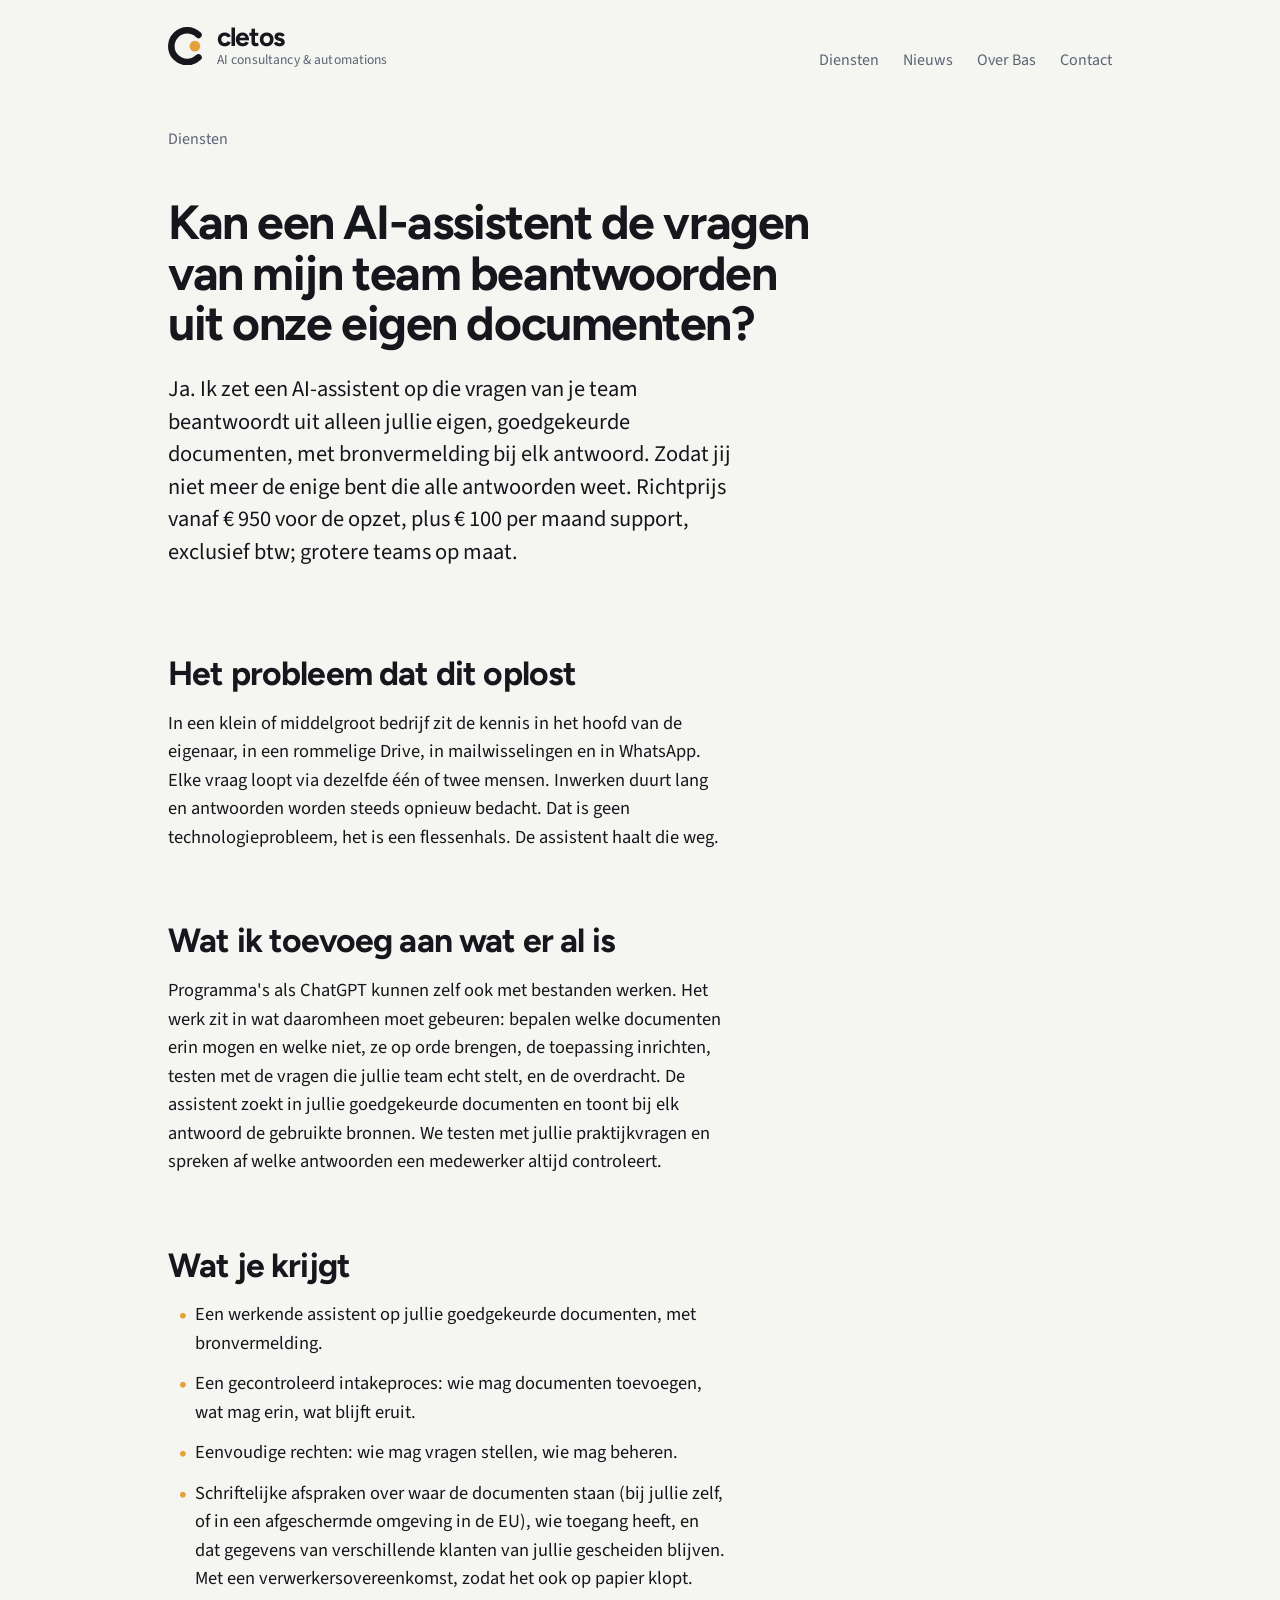
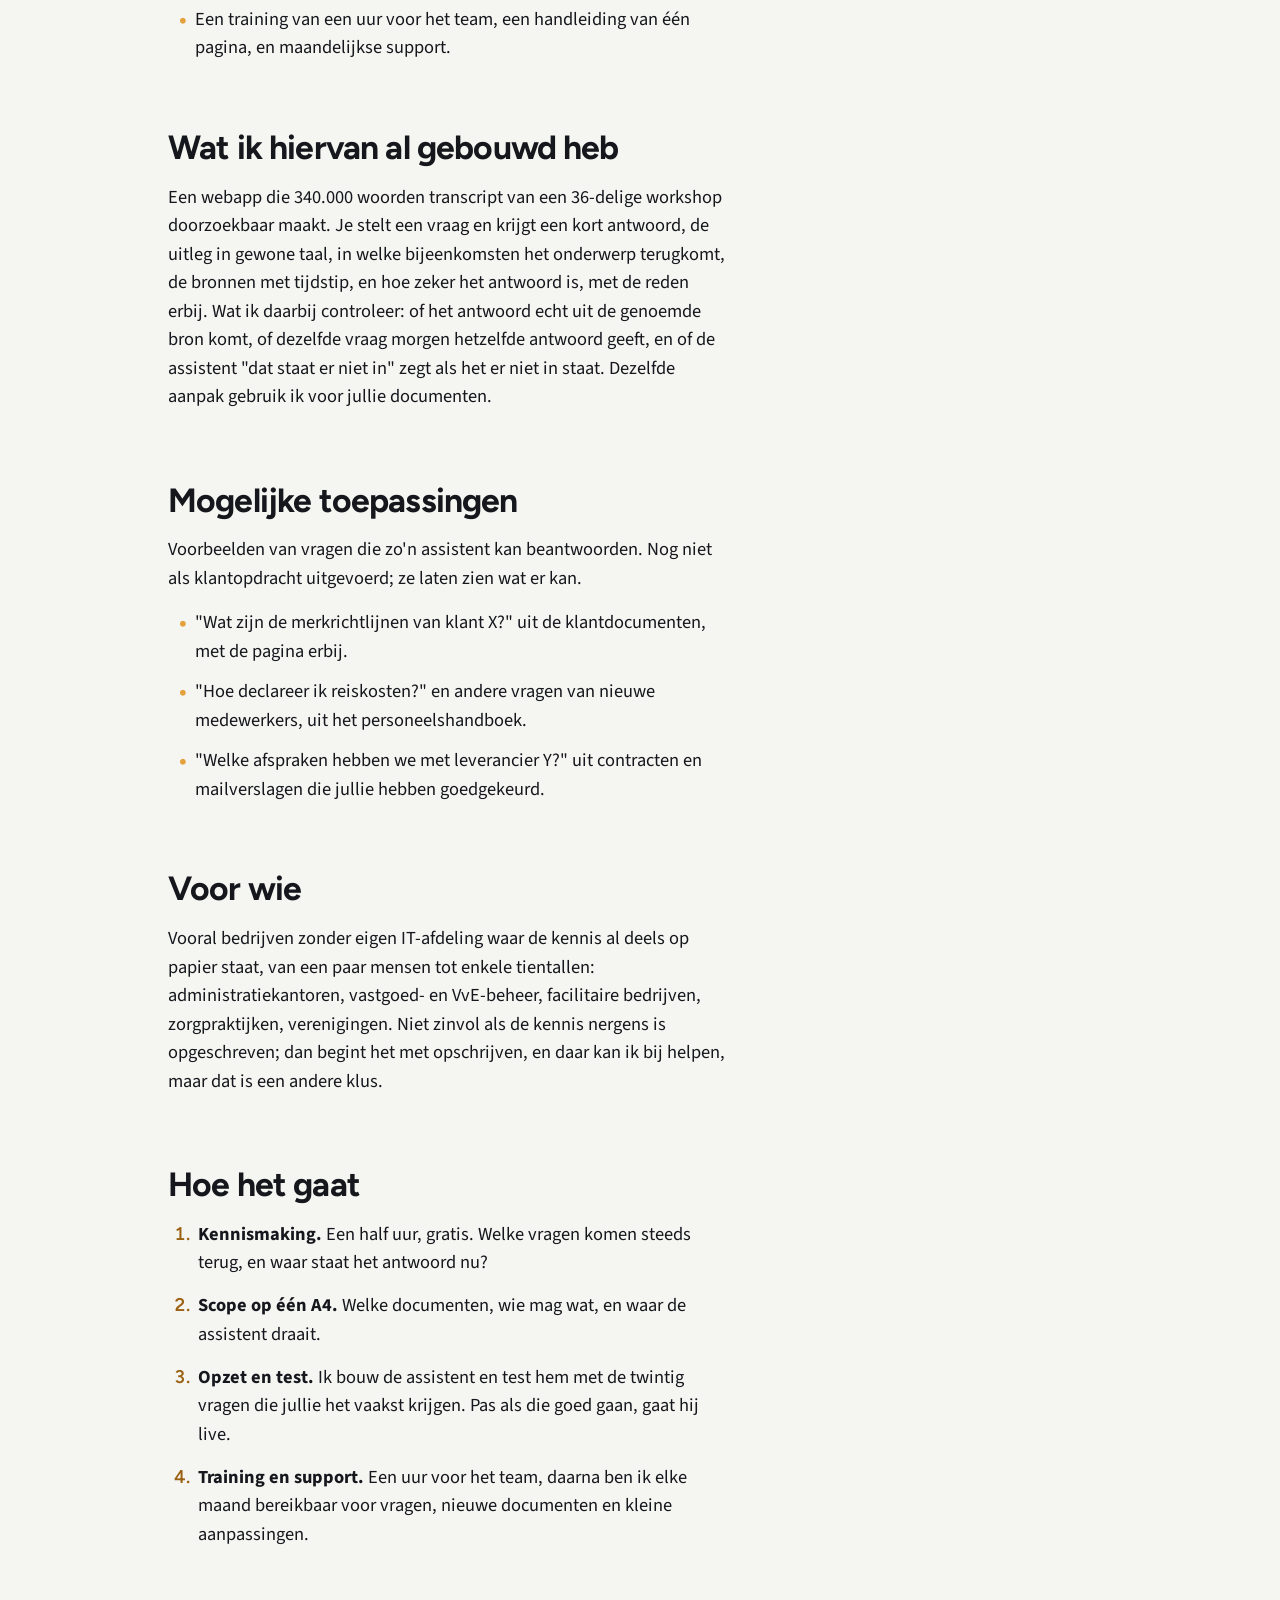
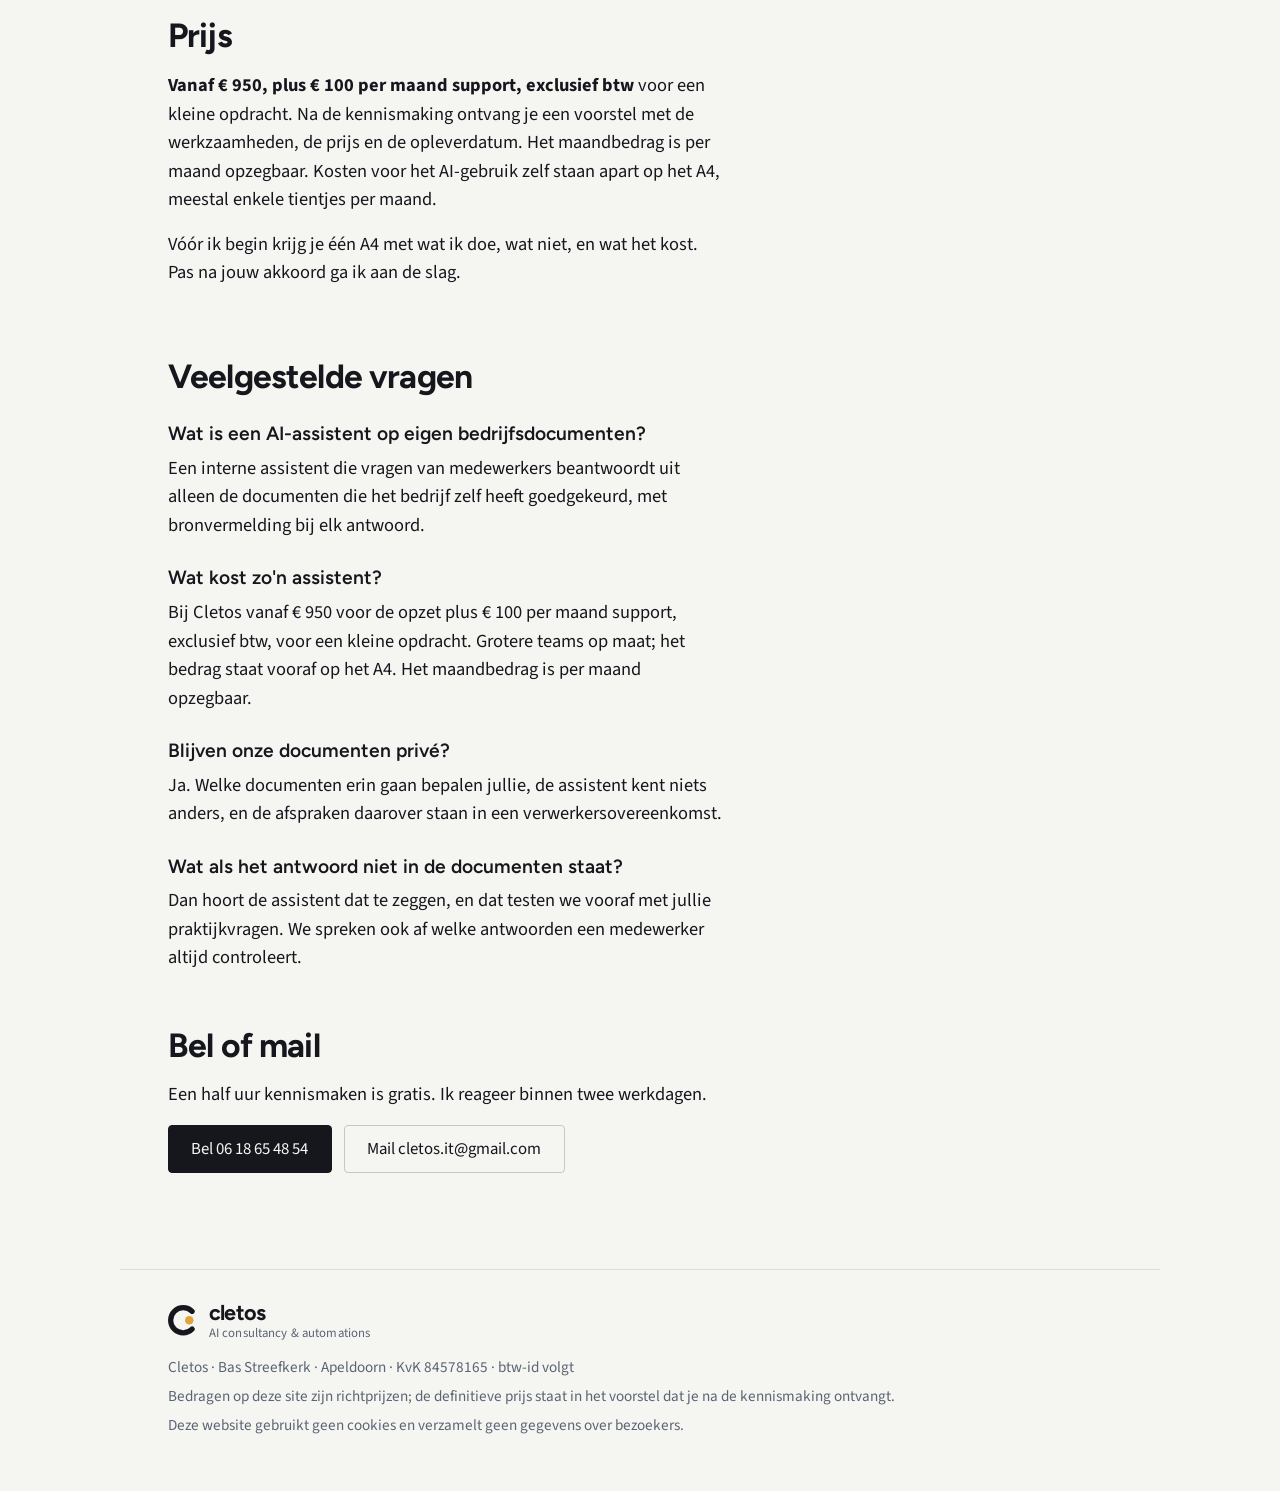
==== ai-assistent/index.html @ 43a85f36 "Website cletos.nl live" ====
<!doctype html>
<html lang="nl">
<head>
  <meta charset="utf-8">
  <meta name="viewport" content="width=device-width, initial-scale=1">
  <title>Kan een AI-assistent vragen beantwoorden uit onze eigen documenten? — Cletos</title>
  <meta name="description" content="Een interne AI-assistent op alleen jullie goedgekeurde bedrijfsdocumenten, met bronvermelding. € 950 opzet + € 100 per maand excl. btw.">
  <link rel="preconnect" href="https://fonts.googleapis.com">
  <link rel="preconnect" href="https://fonts.gstatic.com" crossorigin>
  <link href="https://fonts.googleapis.com/css2?family=Figtree:wght@600;700&amp;family=Source+Sans+3:ital,wght@0,400;0,600;1,400&amp;display=swap" rel="stylesheet">
  <link rel="stylesheet" href="../styles.css?v=9">
  <link rel="icon" href="../assets/favicon.svg" type="image/svg+xml">
  <link rel="canonical" href="https://cletos.nl/ai-assistent/">
  <meta property="og:type" content="article">
  <meta property="og:title" content="Kan een AI-assistent vragen beantwoorden uit onze eigen documenten? — Cletos">
  <meta property="og:description" content="Een interne AI-assistent op alleen jullie goedgekeurde bedrijfsdocumenten, met bronvermelding. € 950 opzet + € 100 per maand excl. btw.">
  <meta property="og:url" content="https://cletos.nl/ai-assistent/">
  <meta property="og:image" content="https://cletos.nl/assets/bas.jpg">
  <meta property="og:locale" content="nl_NL">
  <script type="application/ld+json">
{
  "@context": "https://schema.org",
  "@type": "FAQPage",
  "mainEntity": [
    {
      "@type": "Question",
      "name": "Wat is een AI-assistent op eigen bedrijfsdocumenten?",
      "acceptedAnswer": {
        "@type": "Answer",
        "text": "Een interne assistent die vragen van medewerkers beantwoordt uit alleen de documenten die het bedrijf zelf heeft goedgekeurd, met bronvermelding bij elk antwoord."
      }
    },
    {
      "@type": "Question",
      "name": "Wat kost zo'n assistent?",
      "acceptedAnswer": {
        "@type": "Answer",
        "text": "Bij Cletos vanaf € 950 voor de opzet plus € 100 per maand support, exclusief btw, voor een kleine opdracht. Grotere teams op maat; het bedrag staat vooraf op het A4. Het maandbedrag is per maand opzegbaar."
      }
    },
    {
      "@type": "Question",
      "name": "Blijven onze documenten privé?",
      "acceptedAnswer": {
        "@type": "Answer",
        "text": "Ja. Welke documenten erin gaan bepalen jullie, de assistent kent niets anders, en de afspraken daarover staan in een verwerkersovereenkomst."
      }
    },
    {
      "@type": "Question",
      "name": "Wat als het antwoord niet in de documenten staat?",
      "acceptedAnswer": {
        "@type": "Answer",
        "text": "Dan hoort de assistent dat te zeggen, en dat testen we vooraf met jullie praktijkvragen. We spreken ook af welke antwoorden een medewerker altijd controleert."
      }
    }
  ]
}
  </script>
</head>
<body>

<header class="top">
  <a class="lockup" href="../" aria-label="Cletos, naar de startpagina">
    <svg class="mark" viewBox="0 0 100 100" aria-hidden="true"><path d="M79.3 20.7 A41.4 41.4 0 1 0 79.3 79.3" fill="none" stroke="currentColor" stroke-width="17.2" stroke-linecap="round"/><circle cx="70" cy="50" r="14" fill="#E3A23B"/></svg>
    <span class="stack"><span class="wordmark">cletos</span><span class="tagline">AI consultancy &amp; automations</span></span>
  </a>
  <nav aria-label="Pagina's">
    <a href="../diensten/">Diensten</a>
    <a href="../nieuws/">Nieuws</a>
    <a href="../over-bas/">Over Bas</a>
    <a href="../contact/">Contact</a>
  </nav>
</header>

<main id="top" class="subpage">
  <p class="crumb"><a href="../diensten/">Diensten</a></p>
  <h1>Kan een AI-assistent de vragen van mijn team beantwoorden uit onze eigen documenten?</h1>
  <p class="lead">Ja. Ik zet een AI-assistent op die vragen van je team beantwoordt uit alleen jullie eigen, goedgekeurde documenten, met bronvermelding bij elk antwoord. Zodat jij niet meer de enige bent die alle antwoorden weet. Richtprijs vanaf € 950 voor de opzet, plus € 100 per maand support, exclusief btw; grotere teams op maat.</p>

  <section class="section">
    <h2>Het probleem dat dit oplost</h2>
    <p>In een klein of middelgroot bedrijf zit de kennis in het hoofd van de eigenaar, in een rommelige Drive, in mailwisselingen en in WhatsApp. Elke vraag loopt via dezelfde één of twee mensen. Inwerken duurt lang en antwoorden worden steeds opnieuw bedacht. Dat is geen technologieprobleem, het is een flessenhals. De assistent haalt die weg.</p>
  </section>

  <section class="section">
    <h2>Wat ik toevoeg aan wat er al is</h2>
    <p>Programma's als ChatGPT kunnen zelf ook met bestanden werken. Het werk zit in wat daaromheen moet gebeuren: bepalen welke documenten erin mogen en welke niet, ze op orde brengen, de toepassing inrichten, testen met de vragen die jullie team echt stelt, en de overdracht. De assistent zoekt in jullie goedgekeurde documenten en toont bij elk antwoord de gebruikte bronnen. We testen met jullie praktijkvragen en spreken af welke antwoorden een medewerker altijd controleert.</p>
  </section>

  <section class="section">
    <h2>Wat je krijgt</h2>
    <ul class="checks">
      <li>Een werkende assistent op jullie goedgekeurde documenten, met bronvermelding.</li>
      <li>Een gecontroleerd intakeproces: wie mag documenten toevoegen, wat mag erin, wat blijft eruit.</li>
      <li>Eenvoudige rechten: wie mag vragen stellen, wie mag beheren.</li>
      <li>Schriftelijke afspraken over waar de documenten staan (bij jullie zelf, of in een afgeschermde omgeving in de EU), wie toegang heeft, en dat gegevens van verschillende klanten van jullie gescheiden blijven. Met een verwerkersovereenkomst, zodat het ook op papier klopt.</li>
      <li>Een training van een uur voor het team, een handleiding van één pagina, en maandelijkse support.</li>
    </ul>
  </section>

  <section class="section">
    <h2>Wat ik hiervan al gebouwd heb</h2>
    <p>Een webapp die 340.000 woorden transcript van een 36-delige workshop doorzoekbaar maakt. Je stelt een vraag en krijgt een kort antwoord, de uitleg in gewone taal, in welke bijeenkomsten het onderwerp terugkomt, de bronnen met tijdstip, en hoe zeker het antwoord is, met de reden erbij. Wat ik daarbij controleer: of het antwoord echt uit de genoemde bron komt, of dezelfde vraag morgen hetzelfde antwoord geeft, en of de assistent "dat staat er niet in" zegt als het er niet in staat. Dezelfde aanpak gebruik ik voor jullie documenten.</p>
  </section>

  <section class="section">
    <h2>Mogelijke toepassingen</h2>
    <p>Voorbeelden van vragen die zo'n assistent kan beantwoorden. Nog niet als klantopdracht uitgevoerd; ze laten zien wat er kan.</p>
    <ul class="checks">
      <li>"Wat zijn de merkrichtlijnen van klant X?" uit de klantdocumenten, met de pagina erbij.</li>
      <li>"Hoe declareer ik reiskosten?" en andere vragen van nieuwe medewerkers, uit het personeelshandboek.</li>
      <li>"Welke afspraken hebben we met leverancier Y?" uit contracten en mailverslagen die jullie hebben goedgekeurd.</li>
    </ul>
  </section>

  <section class="section">
    <h2>Voor wie</h2>
    <p>Vooral bedrijven zonder eigen IT-afdeling waar de kennis al deels op papier staat, van een paar mensen tot enkele tientallen: administratiekantoren, vastgoed- en VvE-beheer, facilitaire bedrijven, zorgpraktijken, verenigingen. Niet zinvol als de kennis nergens is opgeschreven; dan begint het met opschrijven, en daar kan ik bij helpen, maar dat is een andere klus.</p>
  </section>

  <section class="section">
    <h2>Hoe het gaat</h2>
    <ol class="steps">
      <li><strong>Kennismaking.</strong> Een half uur, gratis. Welke vragen komen steeds terug, en waar staat het antwoord nu?</li>
      <li><strong>Scope op één A4.</strong> Welke documenten, wie mag wat, en waar de assistent draait.</li>
      <li><strong>Opzet en test.</strong> Ik bouw de assistent en test hem met de twintig vragen die jullie het vaakst krijgen. Pas als die goed gaan, gaat hij live.</li>
      <li><strong>Training en support.</strong> Een uur voor het team, daarna ben ik elke maand bereikbaar voor vragen, nieuwe documenten en kleine aanpassingen.</li>
    </ol>
  </section>

  <section class="section">
    <h2>Prijs</h2>
    <p><strong>Vanaf € 950, plus € 100 per maand support, exclusief btw</strong> voor een kleine opdracht. Na de kennismaking ontvang je een voorstel met de werkzaamheden, de prijs en de opleverdatum. Het maandbedrag is per maand opzegbaar. Kosten voor het AI-gebruik zelf staan apart op het A4, meestal enkele tientjes per maand.</p>
    <p>Vóór ik begin krijg je één A4 met wat ik doe, wat niet, en wat het kost. Pas na jouw akkoord ga ik aan de slag.</p>
  </section>

  <section class="section" id="faq">
    <h2>Veelgestelde vragen</h2>
      <div class="faq-item"><h3>Wat is een AI-assistent op eigen bedrijfsdocumenten?</h3><p>Een interne assistent die vragen van medewerkers beantwoordt uit alleen de documenten die het bedrijf zelf heeft goedgekeurd, met bronvermelding bij elk antwoord.</p></div>
      <div class="faq-item"><h3>Wat kost zo'n assistent?</h3><p>Bij Cletos vanaf € 950 voor de opzet plus € 100 per maand support, exclusief btw, voor een kleine opdracht. Grotere teams op maat; het bedrag staat vooraf op het A4. Het maandbedrag is per maand opzegbaar.</p></div>
      <div class="faq-item"><h3>Blijven onze documenten privé?</h3><p>Ja. Welke documenten erin gaan bepalen jullie, de assistent kent niets anders, en de afspraken daarover staan in een verwerkersovereenkomst.</p></div>
      <div class="faq-item"><h3>Wat als het antwoord niet in de documenten staat?</h3><p>Dan hoort de assistent dat te zeggen, en dat testen we vooraf met jullie praktijkvragen. We spreken ook af welke antwoorden een medewerker altijd controleert.</p></div>
  </section>

  <section class="section contact" id="contact">
    <h2>Bel of mail</h2>
    <p>Een half uur kennismaken is gratis. Ik reageer binnen twee werkdagen.</p>
    <div class="actions">
      <a class="button" href="tel:+31618654854">Bel 06 18 65 48 54</a>
      <a class="button secondary" href="mailto:cletos.it@gmail.com">Mail cletos.it@gmail.com</a>
    </div>
  </section>
</main>

<footer>
  <div class="lockup footer-lockup" aria-hidden="true">
    <svg class="mark" viewBox="0 0 100 100"><path d="M79.3 20.7 A41.4 41.4 0 1 0 79.3 79.3" fill="none" stroke="currentColor" stroke-width="17.2" stroke-linecap="round"/><circle cx="70" cy="50" r="14" fill="#E3A23B"/></svg>
    <span class="stack"><span class="wordmark">cletos</span><span class="tagline">AI consultancy &amp; automations</span></span>
  </div>
  <p>Cletos · Bas Streefkerk · Apeldoorn · KvK 84578165 · btw-id volgt</p>
  <p>Bedragen op deze site zijn richtprijzen; de definitieve prijs staat in het voorstel dat je na de kennismaking ontvangt.</p>
  <p>Deze website gebruikt geen cookies en verzamelt geen gegevens over bezoekers.</p>
</footer>

</body>
</html>
---- styles.css ----
/* Cletos — één pagina. Kleuren en letters volgen het logo: inkt, goud, papier. */

:root {
  --paper: #F5F5F2;
  --ink: #15171C;
  --pine: #15171C;        /* knoppen en accenten: inkt */
  --pine-deep: #2A2E38;   /* hover */
  --gold: #E3A23B;        /* alleen de punt en kleine markeringen */
  --gold-text: #9A6212;   /* goud dat leesbaar is als tekst */
  --moss: #EAEBE7;
  --stone: #5B6472;
  --line: #DADCD8;
  --display: "Figtree", "Segoe UI", system-ui, sans-serif;

  --measure: 62ch;
  --page: 1040px;
  --gutter: clamp(1.25rem, 5vw, 3rem);
}

* { box-sizing: border-box; }

html { color-scheme: light; }

body {
  margin: 0;
  background: var(--paper);
  color: var(--ink);
  font-family: "Source Sans 3", "Segoe UI", system-ui, sans-serif;
  font-size: 1.15rem;
  line-height: 1.55;
  -webkit-font-smoothing: antialiased;
}

a { color: var(--ink); text-decoration-thickness: 1px; text-underline-offset: 0.15em; }
a:hover { color: var(--gold-text); }
:focus-visible { outline: 2px solid var(--gold); outline-offset: 3px; border-radius: 2px; }

/* Kop van de pagina */
.top {
  max-width: var(--page);
  margin: 0 auto;
  padding: 1.5rem var(--gutter) 0;
  display: flex;
  align-items: baseline;
  justify-content: space-between;
  gap: 1.5rem;
  flex-wrap: wrap;
}
.lockup { display: inline-flex; align-items: center; gap: 0.65rem; color: var(--ink); text-decoration: none; }
.mark { width: 2.4rem; height: 2.4rem; flex-shrink: 0; }
.stack { display: flex; flex-direction: column; gap: 0.15rem; }
.wordmark {
  font-family: var(--display);
  font-size: 1.65rem;
  font-weight: 700;
  letter-spacing: -0.035em;
  line-height: 1;
  color: var(--ink);
}
.top nav { display: flex; gap: 1.5rem; flex-wrap: wrap; }
.top nav a { color: var(--stone); text-decoration: none; font-size: 1rem; }
.top nav a:hover { color: var(--ink); }

/* Hoofdinhoud */
main { max-width: var(--page); margin: 0 auto; padding: 0 var(--gutter) 4rem; }

.hero { padding: clamp(3rem, 10vh, 7rem) 0 clamp(2.5rem, 6vh, 4rem); }
h1 {
  font-family: var(--display);
  font-size: clamp(2.1rem, 5.2vw, 3.9rem);
  font-weight: 700;
  line-height: 1.06;
  letter-spacing: -0.03em;
  margin: 0 0 1.5rem;
  max-width: 18ch;
  text-wrap: balance;
}
.lead { font-size: clamp(1.2rem, 1.9vw, 1.4rem); line-height: 1.45; max-width: 52ch; margin: 0 0 2rem; }

.section { padding: clamp(2.5rem, 6vh, 4rem) 0 0; max-width: var(--measure); }
h2 {
  font-family: var(--display);
  font-size: clamp(1.55rem, 2.8vw, 2.1rem);
  font-weight: 700;
  line-height: 1.15;
  letter-spacing: -0.025em;
  margin: 0 0 1rem;
}
h3 { font-family: var(--display); font-size: 1.2rem; font-weight: 600; margin: 1.75rem 0 0.35rem; }
p { margin: 0 0 1rem; }
.intro { color: var(--stone); }
.small { font-size: 1rem; color: var(--stone); margin: 0; }
em { font-style: italic; }

/* Knoppen */
.actions { display: flex; gap: 0.75rem; flex-wrap: wrap; margin: 0 0 1rem; }
.button {
  display: inline-block;
  padding: 0.8rem 1.4rem;
  background: var(--pine);
  color: var(--paper);
  text-decoration: none;
  border-radius: 4px;
  font-size: 1.05rem;
  line-height: 1.2;
  border: 1px solid var(--pine);
}
.button:hover { background: var(--pine-deep); border-color: var(--pine-deep); color: var(--paper); }
.button.secondary { background: transparent; color: var(--ink); border-color: #C5C8C3; }
.button.secondary:hover { border-color: var(--ink); background: var(--moss); color: var(--ink); }

/* Diensten: één rij per dienst, prijs rechts, geen kaartjes */
.services { margin: 1.5rem 0 0; padding: 0; }
.service { padding: 1.5rem 0; border-top: 1px solid var(--line); }
.service:last-child { border-bottom: 1px solid var(--line); }
.service dt {
  display: flex;
  justify-content: space-between;
  align-items: baseline;
  gap: 1rem 2rem;
  flex-wrap: wrap;
  font-family: var(--display);
  font-size: 1.25rem;
  font-weight: 600;
  line-height: 1.25;
}
.price { color: var(--gold-text); font-variant-numeric: lining-nums tabular-nums; white-space: nowrap; }
.service dd { margin: 0.6rem 0 0; }
.service dd p:last-child { margin-bottom: 0; }
.aside { color: var(--stone); font-style: italic; }
.also { margin-top: 1.5rem; color: var(--stone); }

/* Werkwijze: echte volgorde, dus genummerd */
.steps { margin: 0.5rem 0 0; padding-left: 1.6rem; }
.steps li { margin: 0 0 0.9rem; padding-left: 0.3rem; }
.steps li::marker { color: var(--gold-text); font-weight: 600; font-family: var(--display); }

/* Over Bas */
.about { display: grid; grid-template-columns: 12rem 1fr; gap: 2.25rem; max-width: calc(var(--measure) + 14.25rem); align-items: start; }
.portrait {
  width: 12rem; height: auto; aspect-ratio: 4 / 5;
  object-fit: cover;
  border-radius: 4px;
  display: block;
}

.contact { padding-bottom: 1rem; }

/* Voet */
footer {
  max-width: var(--page);
  margin: 0 auto;
  padding: 2rem var(--gutter) 3rem;
  border-top: 1px solid var(--line);
  color: var(--stone);
  font-size: 0.95rem;
}
footer p { margin: 0 0 0.35rem; }
.footer-lockup { margin-bottom: 1rem; flex-wrap: wrap; row-gap: 0.25rem; }
.footer-lockup .wordmark { font-size: 1.35rem; }
.footer-lockup .mark { width: 1.9rem; height: 1.9rem; }
.tagline { color: var(--stone); font-size: 0.85rem; line-height: 1.1; letter-spacing: 0.01em; }
.footer-lockup .tagline { font-size: 0.8rem; }

@media (max-width: 600px) {
  .about { grid-template-columns: 1fr; }
  .portrait { width: 9rem; }
  .actions .button { width: 100%; text-align: center; }
  .hero { padding-top: 2.5rem; }
}

@media (prefers-reduced-motion: no-preference) {
  html { scroll-behavior: smooth; }
}

/* Dienstpagina's */
.subpage h1 { max-width: 22ch; margin-top: clamp(1.5rem, 5vh, 3rem); font-size: clamp(1.9rem, 4.2vw, 3rem); }
.crumb { margin: clamp(2rem, 6vh, 3.5rem) 0 0; font-size: 1rem; color: var(--stone); }
.crumb a { color: var(--stone); text-decoration: none; }
.crumb a:hover { color: var(--ink); }
.subpage .lead { margin-top: 1.25rem; }
.checks { margin: 0.5rem 0 0; padding-left: 1.4rem; }
.checks li { margin: 0 0 0.75rem; padding-left: 0.3rem; }
.checks li::marker { color: var(--gold); content: "● "; font-size: 0.7em; }
.faq-item h3 { margin: 1.5rem 0 0.3rem; }
.faq-item p { margin: 0; }
.service dt a { color: var(--ink); text-decoration: none; }
.service dt a:hover { color: var(--gold-text); text-decoration: underline; text-underline-offset: 0.15em; }
.more { display: inline-block; margin-top: 0.5rem; font-weight: 600; }

.rates { font-family: var(--display); font-size: 1.15rem; margin: 0 0 0.75rem; }

/* Voorpagina */
.home-hero { display: grid; grid-template-columns: 1.15fr 0.85fr; gap: 3rem; align-items: center; }
.hero-image { width: 100%; height: auto; max-width: 520px; justify-self: end; border-radius: 8px; }
.news { max-width: var(--measure); }
.news-item { padding: 1.4rem 0; border-top: 1px solid var(--line); }
.news-item:last-of-type { border-bottom: 1px solid var(--line); }
.news-item h3 { margin: 0 0 0.4rem; font-family: var(--display); font-size: 1.2rem; font-weight: 600; }
.news-item .date { color: var(--stone); font-size: 0.9rem; margin: 0 0 0.5rem; }
.news-item .betekent { margin: 0.5rem 0 0; padding-left: 0.9rem; border-left: 3px solid var(--gold); }
.news-item .bron { font-size: 0.9rem; color: var(--stone); margin: 0.5rem 0 0; }
@media (max-width: 760px) { .home-hero { grid-template-columns: 1fr; } .hero-image { max-width: 320px; justify-self: start; } }

.subpage > h1:first-child { margin-top: clamp(2rem, 6vh, 3.5rem); }

#aanbod { max-width: var(--measure); }
#aanbod .service dd p { margin: 0; }
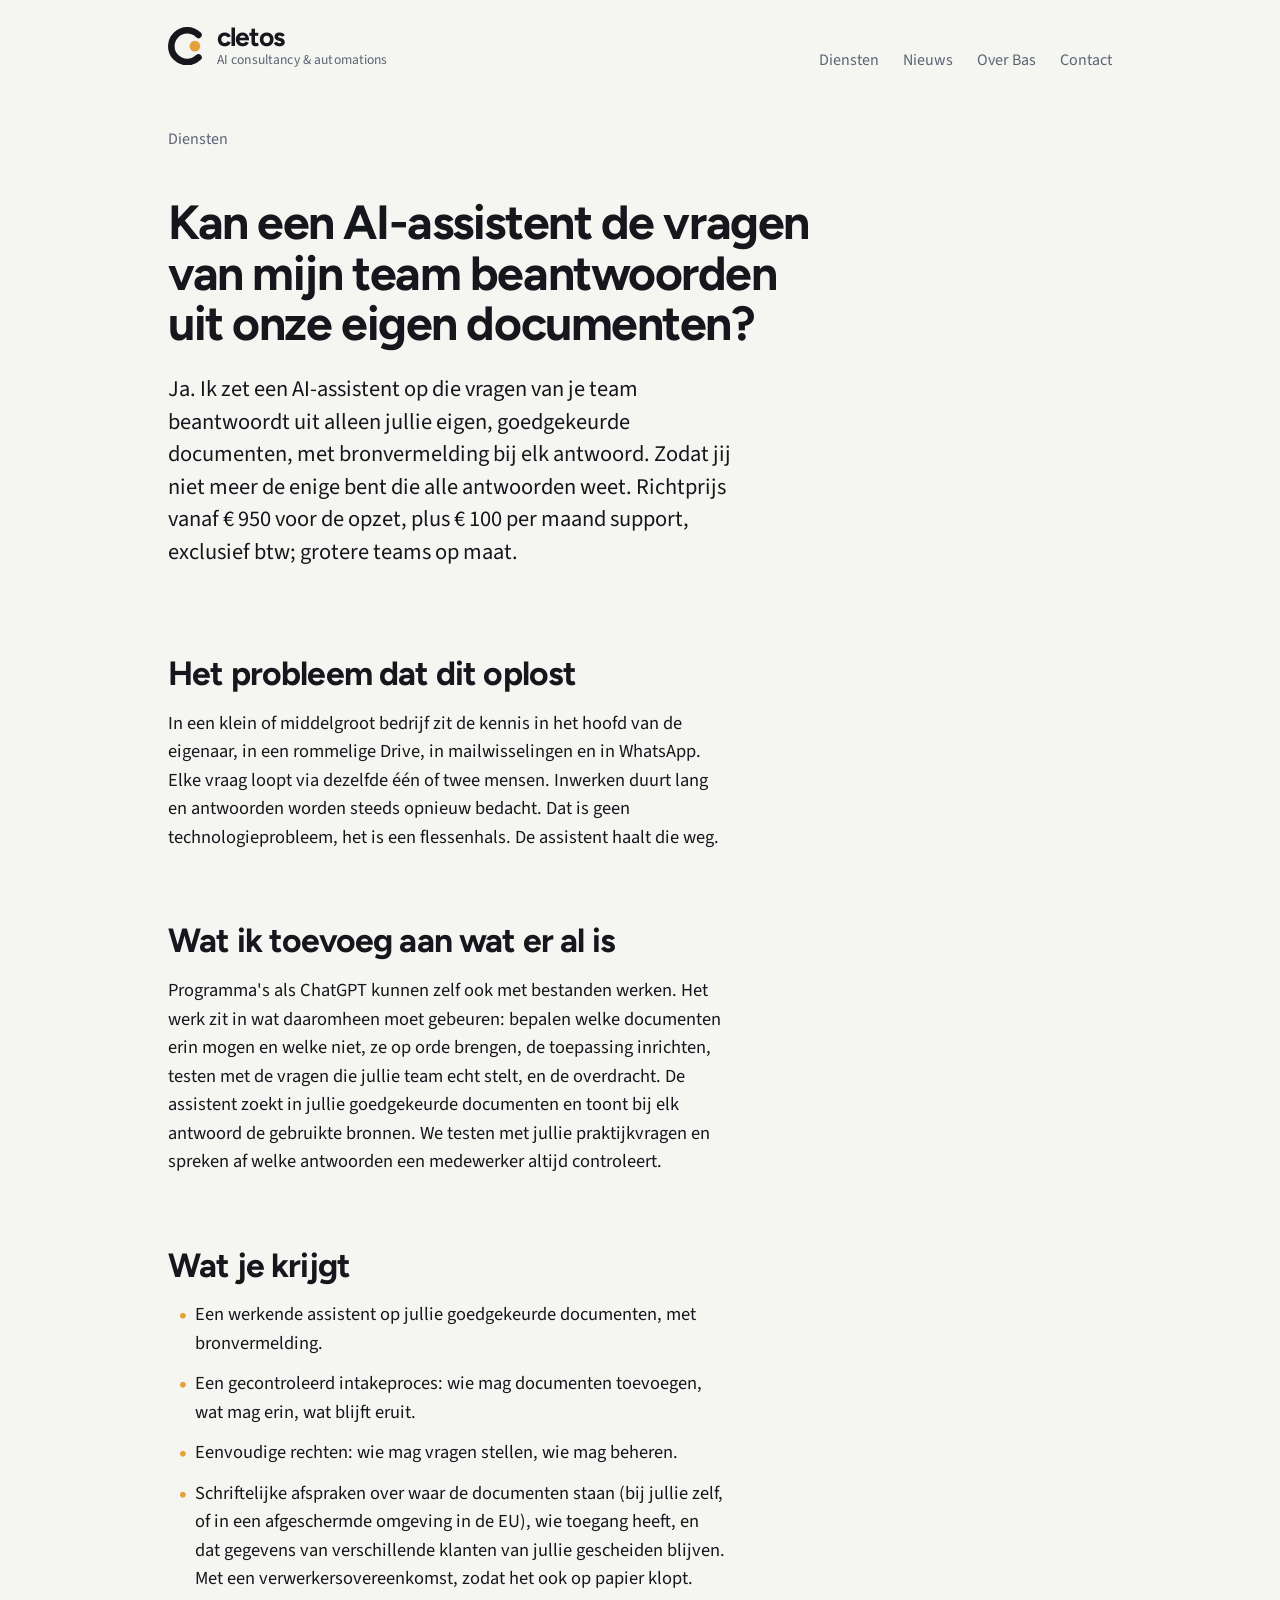
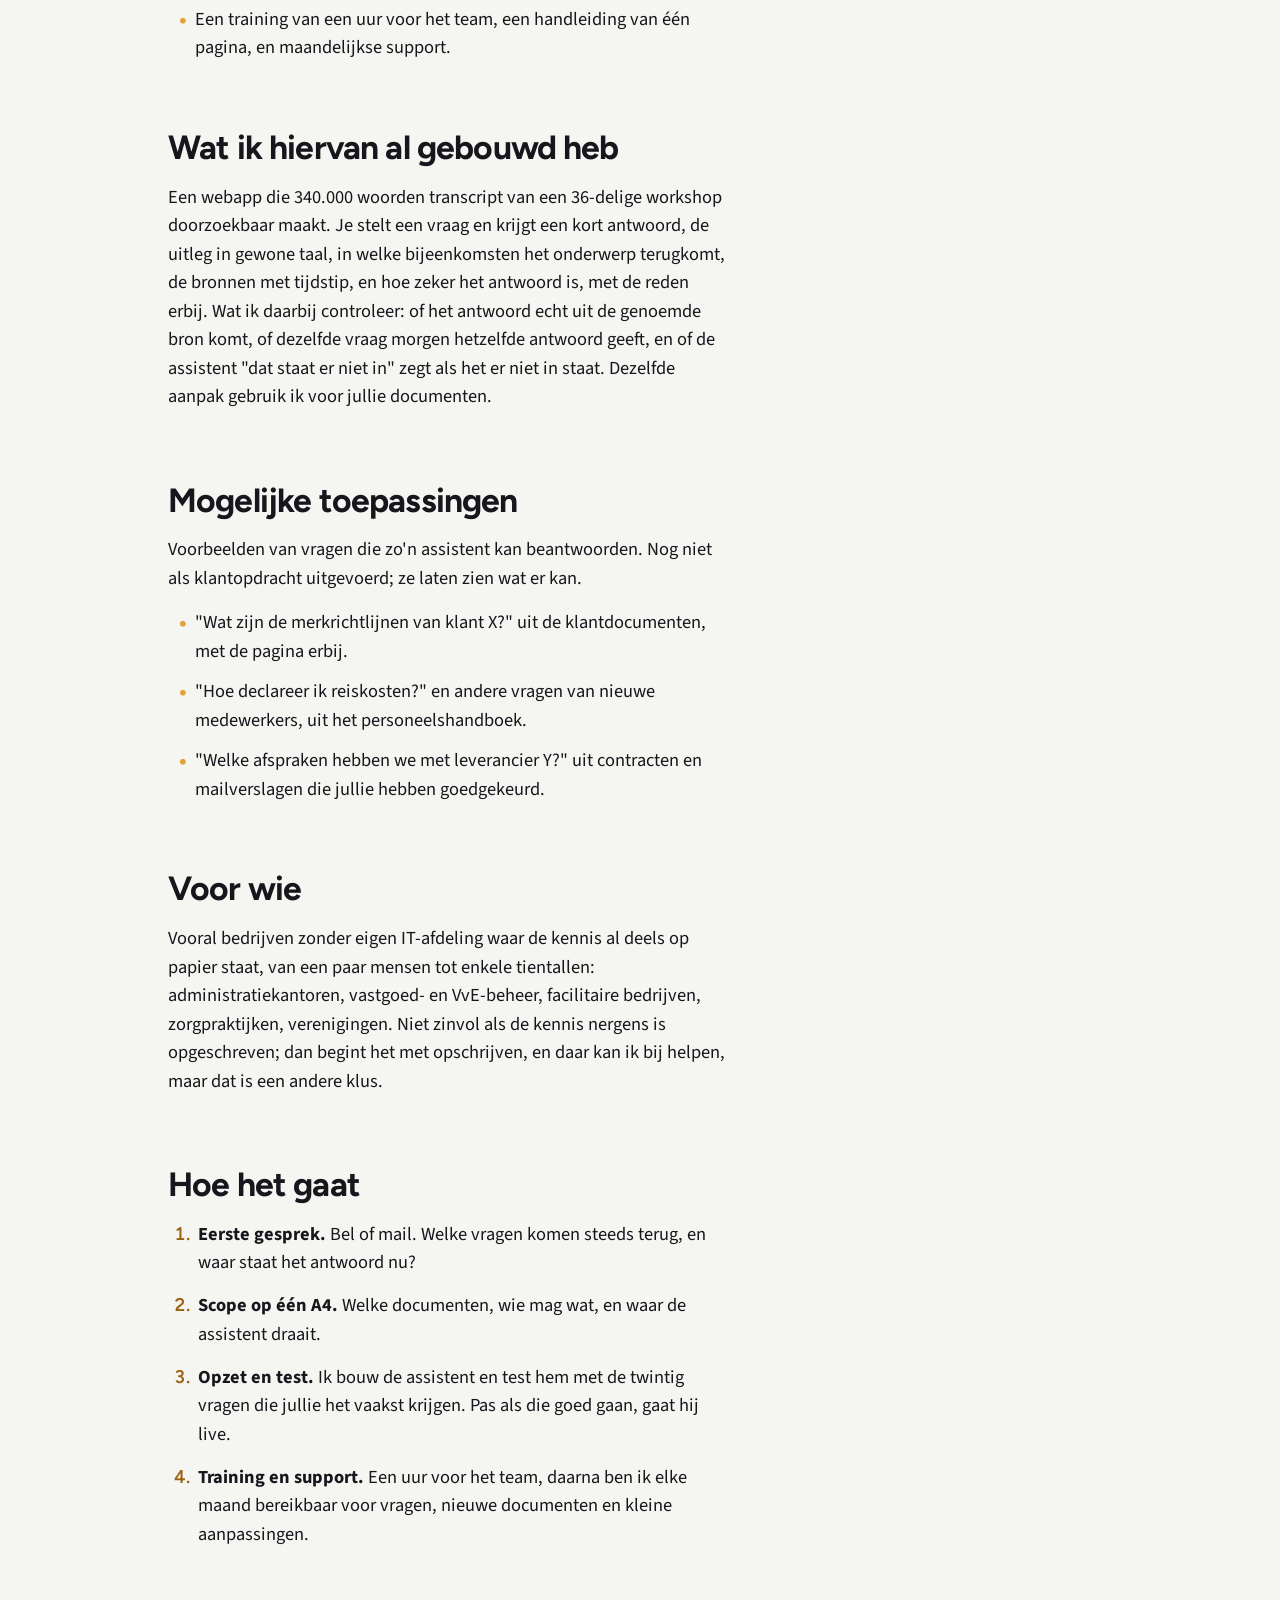
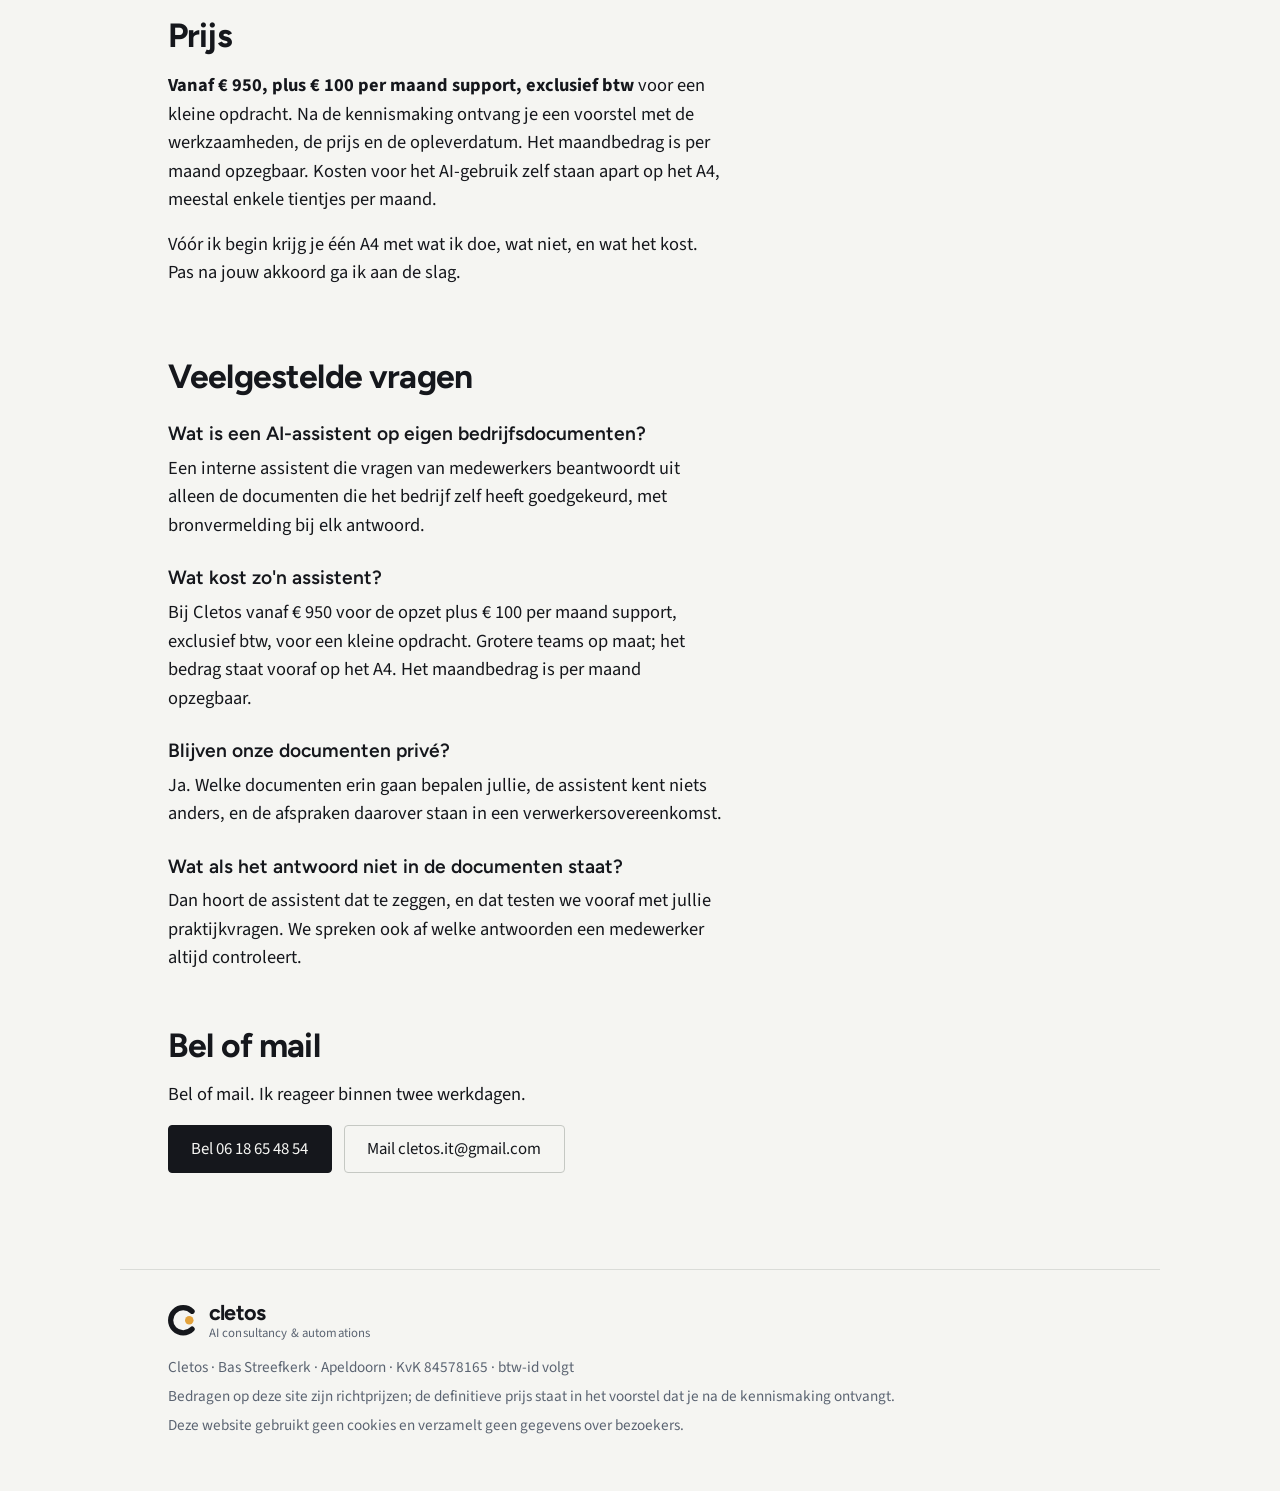
==== commit 159953e9: "Scanreparaties: FAQ gratis vs betaald, werkgebied Apeldoorn/Gelderland, llms.txt" ====
--- a/ai-assistent/index.html
+++ b/ai-assistent/index.html
@@ -122,7 +122,7 @@
   <section class="section">
     <h2>Hoe het gaat</h2>
     <ol class="steps">
-      <li><strong>Kennismaking.</strong> Een half uur, gratis. Welke vragen komen steeds terug, en waar staat het antwoord nu?</li>
+      <li><strong>Eerste gesprek.</strong> Bel of mail. Welke vragen komen steeds terug, en waar staat het antwoord nu?</li>
       <li><strong>Scope op één A4.</strong> Welke documenten, wie mag wat, en waar de assistent draait.</li>
       <li><strong>Opzet en test.</strong> Ik bouw de assistent en test hem met de twintig vragen die jullie het vaakst krijgen. Pas als die goed gaan, gaat hij live.</li>
       <li><strong>Training en support.</strong> Een uur voor het team, daarna ben ik elke maand bereikbaar voor vragen, nieuwe documenten en kleine aanpassingen.</li>
@@ -145,7 +145,7 @@
 
   <section class="section contact" id="contact">
     <h2>Bel of mail</h2>
-    <p>Een half uur kennismaken is gratis. Ik reageer binnen twee werkdagen.</p>
+    <p>Bel of mail. Ik reageer binnen twee werkdagen.</p>
     <div class="actions">
       <a class="button" href="tel:+31618654854">Bel 06 18 65 48 54</a>
       <a class="button secondary" href="mailto:cletos.it@gmail.com">Mail cletos.it@gmail.com</a>
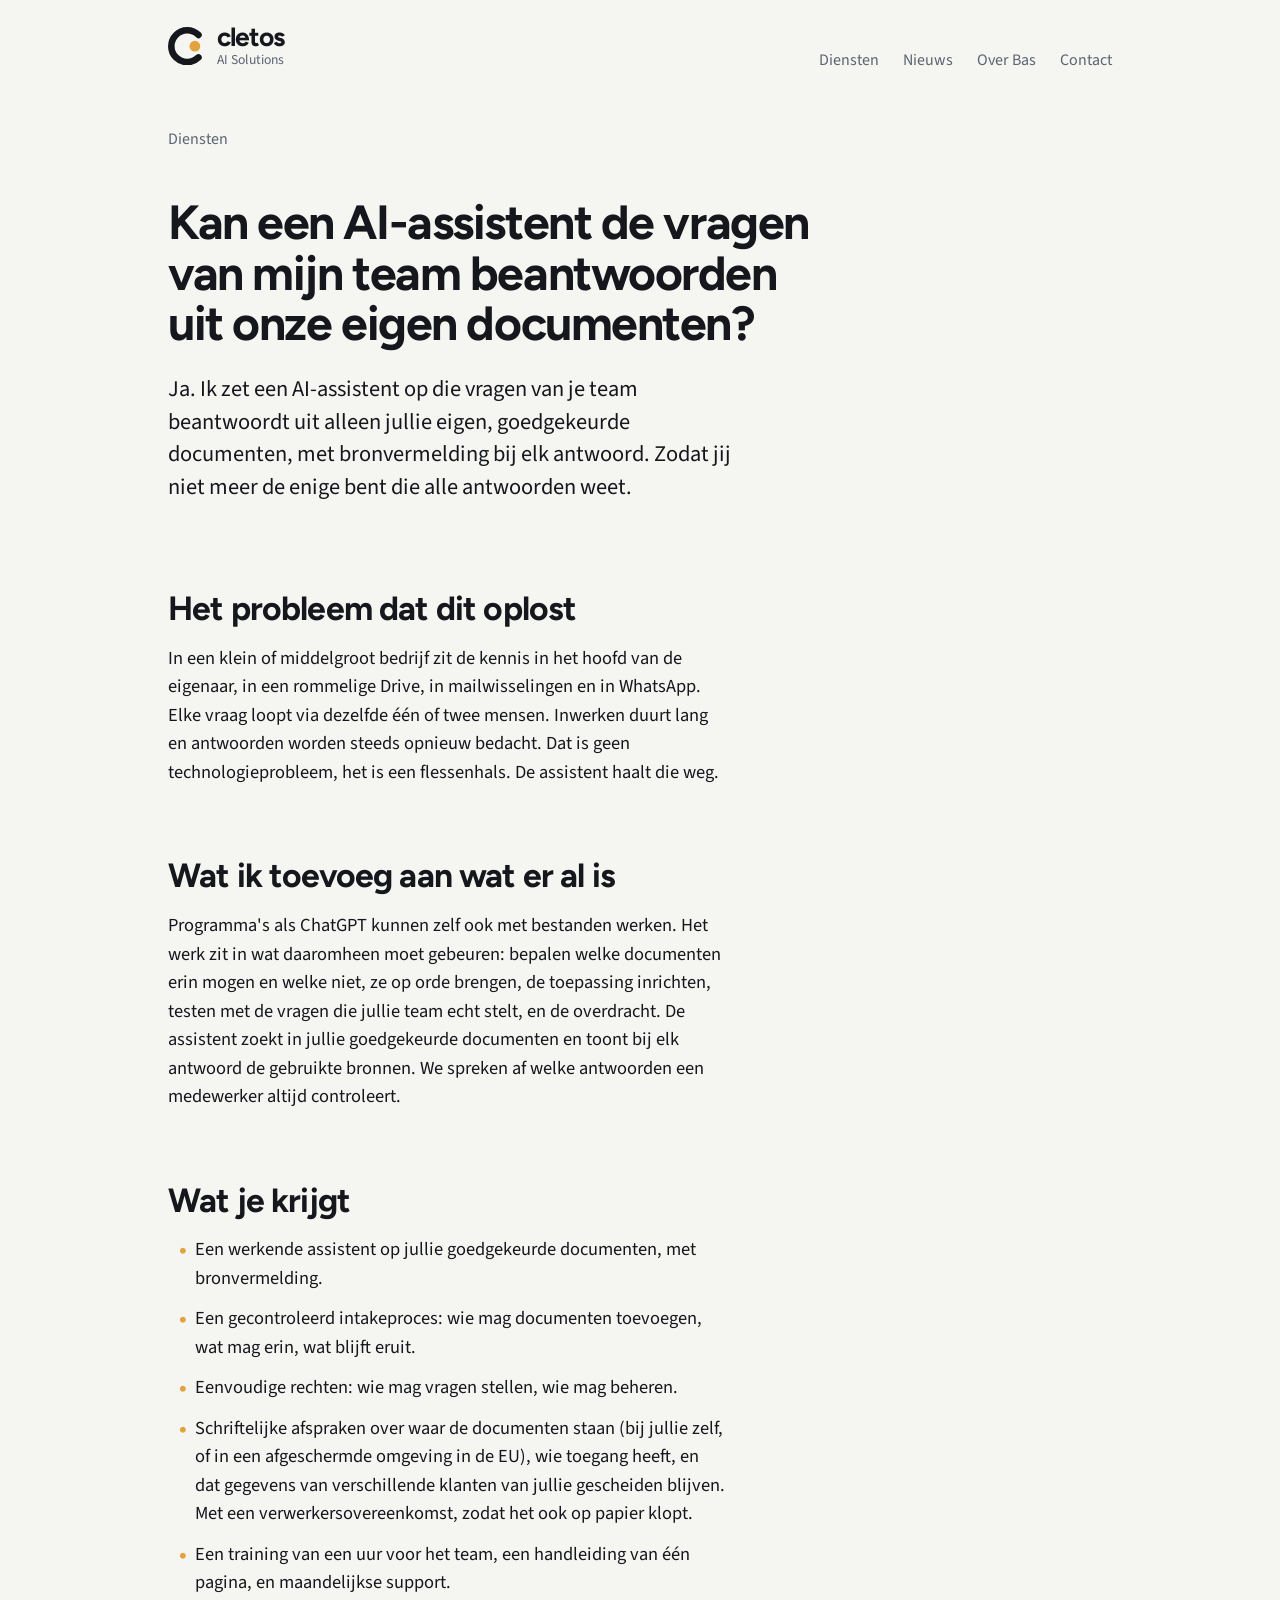
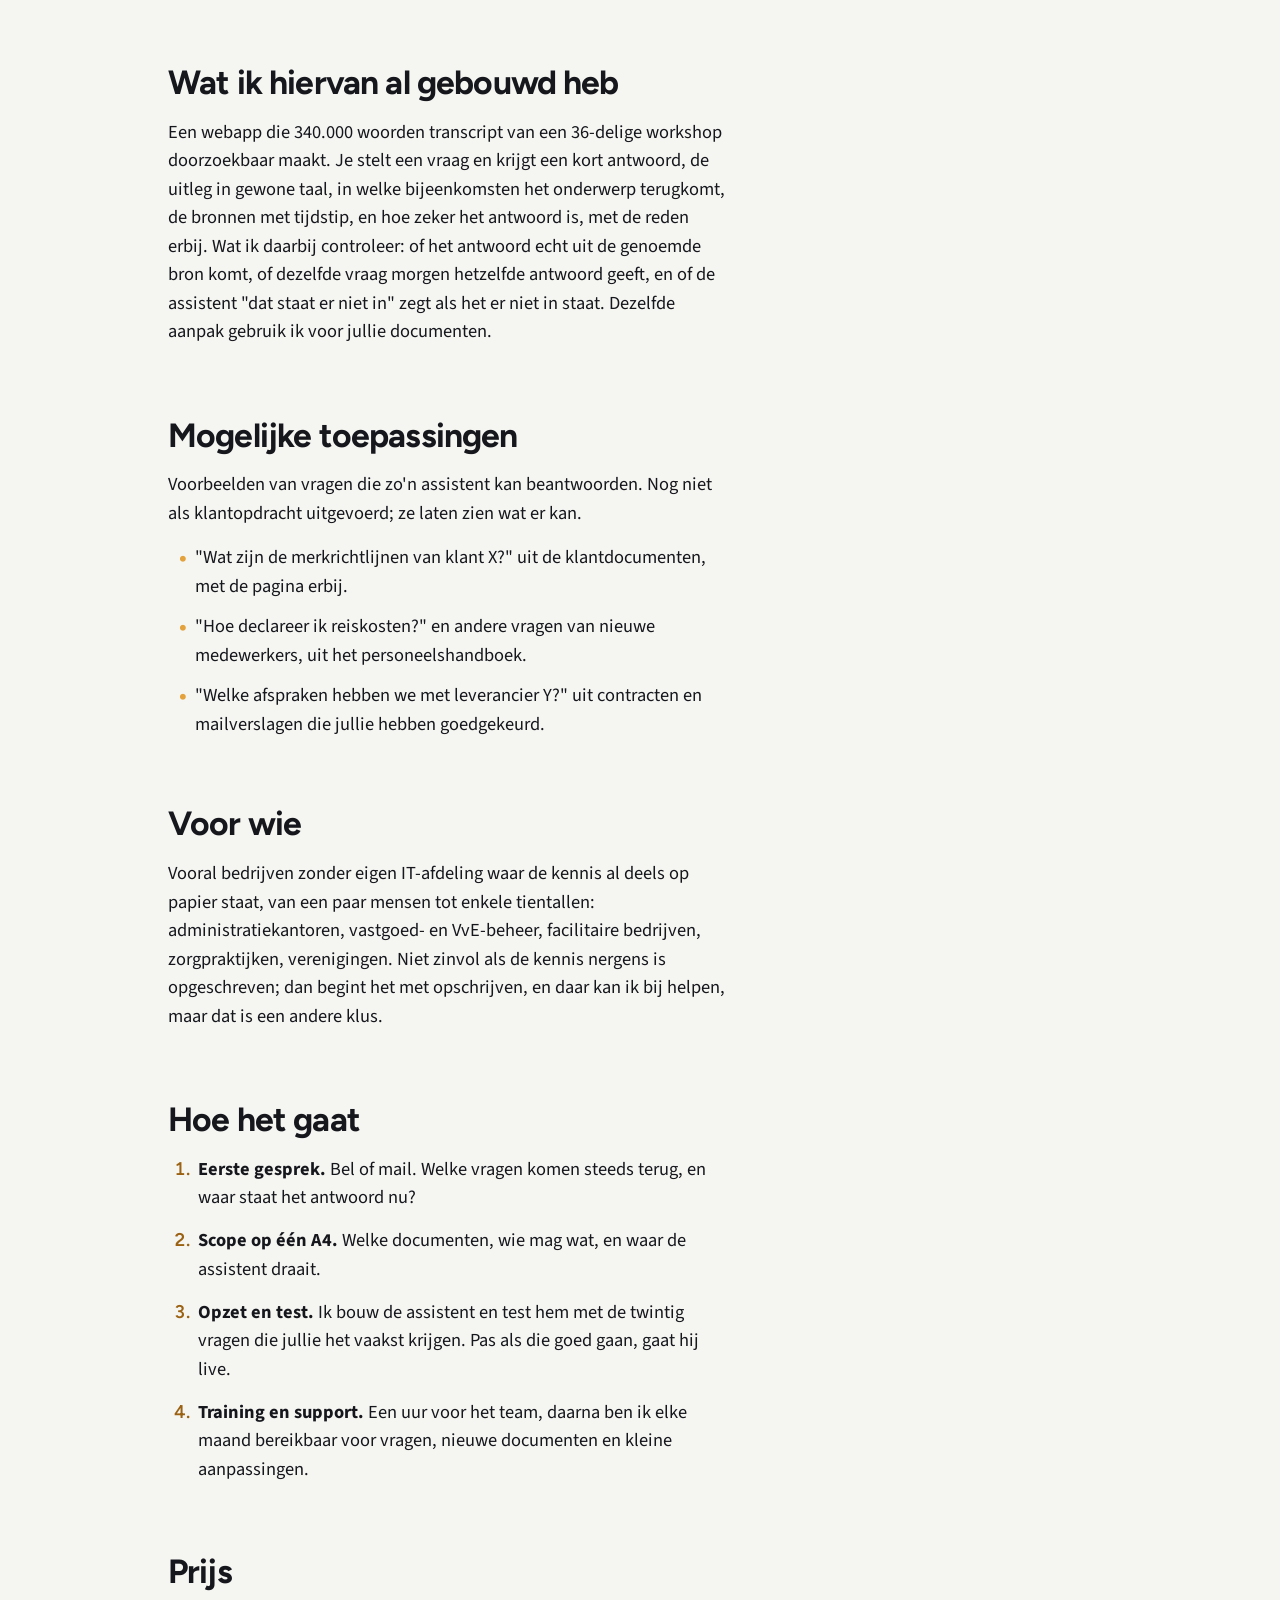
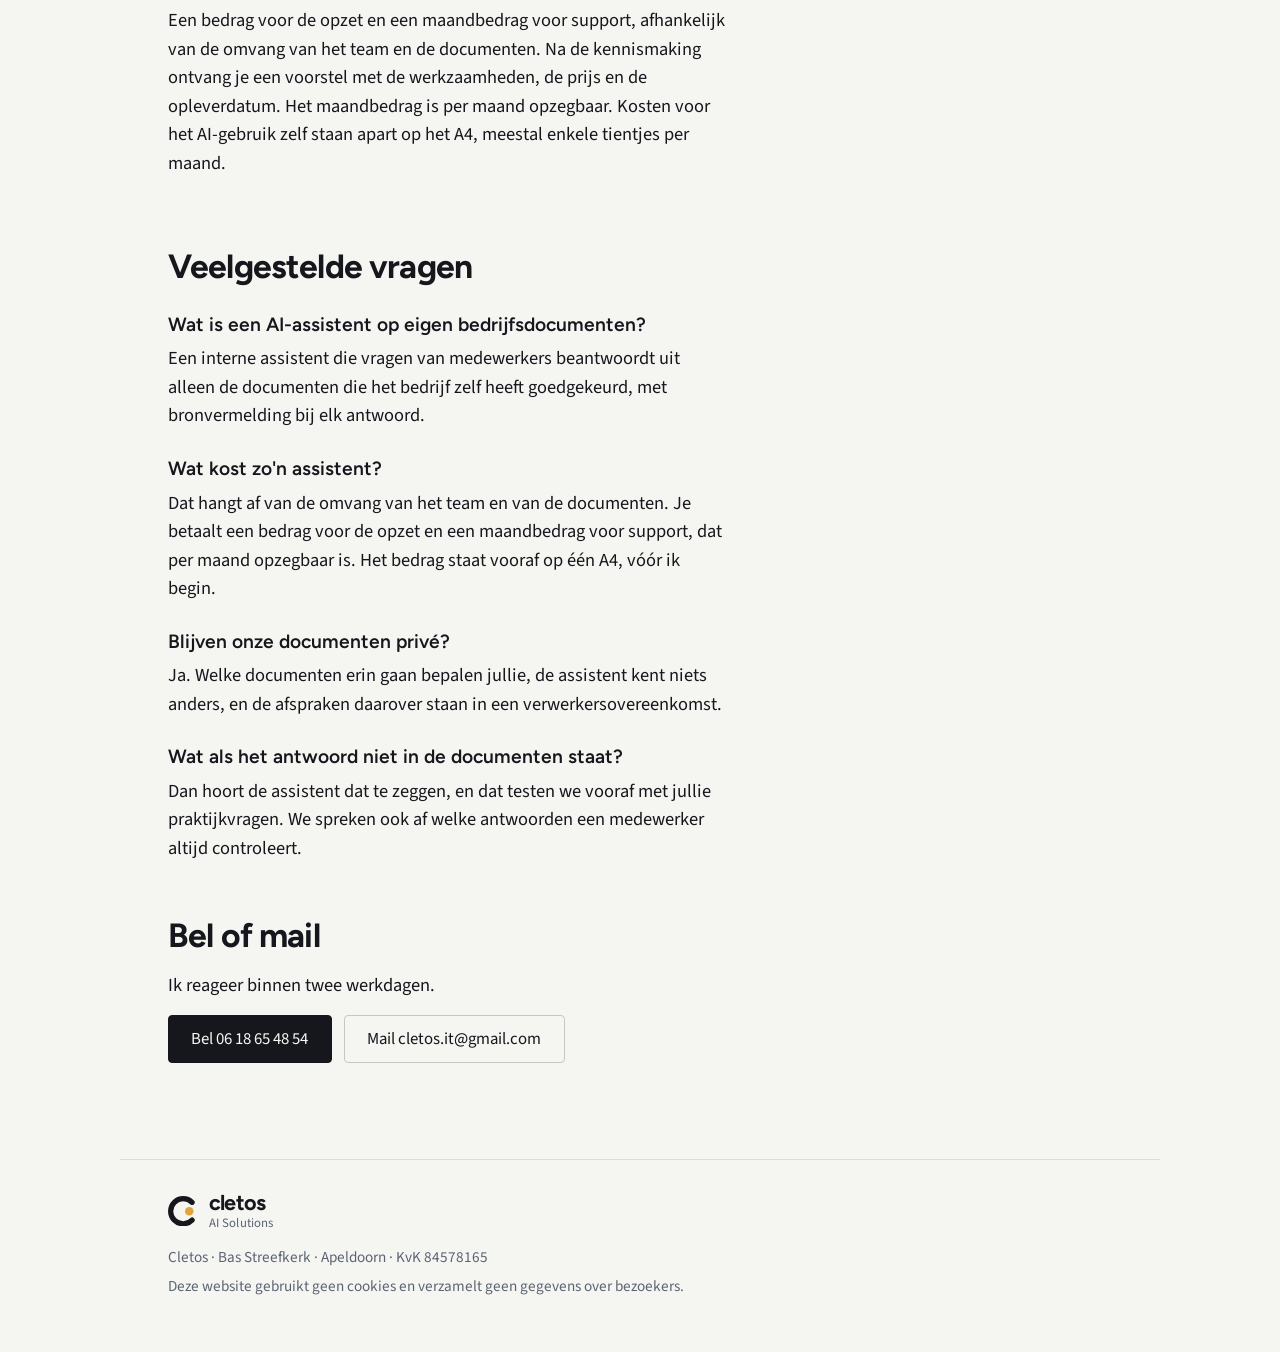
==== commit 89f5deeb: "Prijzen weg, geloofstekst, bijbelverwijzingen, tekst opgeschoond, conversie" ====
--- a/ai-assistent/index.html
+++ b/ai-assistent/index.html
@@ -1,10 +1,11 @@
 <!doctype html>
+<!-- 1 Korintiërs 3:11 -->
 <html lang="nl">
 <head>
   <meta charset="utf-8">
   <meta name="viewport" content="width=device-width, initial-scale=1">
   <title>Kan een AI-assistent vragen beantwoorden uit onze eigen documenten? — Cletos</title>
-  <meta name="description" content="Een interne AI-assistent op alleen jullie goedgekeurde bedrijfsdocumenten, met bronvermelding. € 950 opzet + € 100 per maand excl. btw.">
+  <meta name="description" content="Een interne AI-assistent op alleen jullie goedgekeurde bedrijfsdocumenten, met bronvermelding. Maatwerk, één A4 vooraf.">
   <link rel="preconnect" href="https://fonts.googleapis.com">
   <link rel="preconnect" href="https://fonts.gstatic.com" crossorigin>
   <link href="https://fonts.googleapis.com/css2?family=Figtree:wght@600;700&amp;family=Source+Sans+3:ital,wght@0,400;0,600;1,400&amp;display=swap" rel="stylesheet">
@@ -13,7 +14,7 @@
   <link rel="canonical" href="https://cletos.nl/ai-assistent/">
   <meta property="og:type" content="article">
   <meta property="og:title" content="Kan een AI-assistent vragen beantwoorden uit onze eigen documenten? — Cletos">
-  <meta property="og:description" content="Een interne AI-assistent op alleen jullie goedgekeurde bedrijfsdocumenten, met bronvermelding. € 950 opzet + € 100 per maand excl. btw.">
+  <meta property="og:description" content="Een interne AI-assistent op alleen jullie goedgekeurde bedrijfsdocumenten, met bronvermelding. Maatwerk, één A4 vooraf.">
   <meta property="og:url" content="https://cletos.nl/ai-assistent/">
   <meta property="og:image" content="https://cletos.nl/assets/bas.jpg">
   <meta property="og:locale" content="nl_NL">
@@ -35,7 +36,7 @@
       "name": "Wat kost zo'n assistent?",
       "acceptedAnswer": {
         "@type": "Answer",
-        "text": "Bij Cletos vanaf € 950 voor de opzet plus € 100 per maand support, exclusief btw, voor een kleine opdracht. Grotere teams op maat; het bedrag staat vooraf op het A4. Het maandbedrag is per maand opzegbaar."
+        "text": "Dat hangt af van de omvang van het team en van de documenten. Je betaalt een bedrag voor de opzet en een maandbedrag voor support, dat per maand opzegbaar is. Het bedrag staat vooraf op één A4, vóór ik begin."
       }
     },
     {
@@ -63,7 +64,7 @@
 <header class="top">
   <a class="lockup" href="../" aria-label="Cletos, naar de startpagina">
     <svg class="mark" viewBox="0 0 100 100" aria-hidden="true"><path d="M79.3 20.7 A41.4 41.4 0 1 0 79.3 79.3" fill="none" stroke="currentColor" stroke-width="17.2" stroke-linecap="round"/><circle cx="70" cy="50" r="14" fill="#E3A23B"/></svg>
-    <span class="stack"><span class="wordmark">cletos</span><span class="tagline">AI consultancy &amp; automations</span></span>
+    <span class="stack"><span class="wordmark">cletos</span><span class="tagline">AI Solutions</span></span>
   </a>
   <nav aria-label="Pagina's">
     <a href="../diensten/">Diensten</a>
@@ -76,7 +77,7 @@
 <main id="top" class="subpage">
   <p class="crumb"><a href="../diensten/">Diensten</a></p>
   <h1>Kan een AI-assistent de vragen van mijn team beantwoorden uit onze eigen documenten?</h1>
-  <p class="lead">Ja. Ik zet een AI-assistent op die vragen van je team beantwoordt uit alleen jullie eigen, goedgekeurde documenten, met bronvermelding bij elk antwoord. Zodat jij niet meer de enige bent die alle antwoorden weet. Richtprijs vanaf € 950 voor de opzet, plus € 100 per maand support, exclusief btw; grotere teams op maat.</p>
+  <p class="lead">Ja. Ik zet een AI-assistent op die vragen van je team beantwoordt uit alleen jullie eigen, goedgekeurde documenten, met bronvermelding bij elk antwoord. Zodat jij niet meer de enige bent die alle antwoorden weet.</p>
 
   <section class="section">
     <h2>Het probleem dat dit oplost</h2>
@@ -85,7 +86,7 @@
 
   <section class="section">
     <h2>Wat ik toevoeg aan wat er al is</h2>
-    <p>Programma's als ChatGPT kunnen zelf ook met bestanden werken. Het werk zit in wat daaromheen moet gebeuren: bepalen welke documenten erin mogen en welke niet, ze op orde brengen, de toepassing inrichten, testen met de vragen die jullie team echt stelt, en de overdracht. De assistent zoekt in jullie goedgekeurde documenten en toont bij elk antwoord de gebruikte bronnen. We testen met jullie praktijkvragen en spreken af welke antwoorden een medewerker altijd controleert.</p>
+    <p>Programma's als ChatGPT kunnen zelf ook met bestanden werken. Het werk zit in wat daaromheen moet gebeuren: bepalen welke documenten erin mogen en welke niet, ze op orde brengen, de toepassing inrichten, testen met de vragen die jullie team echt stelt, en de overdracht. De assistent zoekt in jullie goedgekeurde documenten en toont bij elk antwoord de gebruikte bronnen. We spreken af welke antwoorden een medewerker altijd controleert.</p>
   </section>
 
   <section class="section">
@@ -131,37 +132,37 @@
 
   <section class="section">
     <h2>Prijs</h2>
-    <p><strong>Vanaf € 950, plus € 100 per maand support, exclusief btw</strong> voor een kleine opdracht. Na de kennismaking ontvang je een voorstel met de werkzaamheden, de prijs en de opleverdatum. Het maandbedrag is per maand opzegbaar. Kosten voor het AI-gebruik zelf staan apart op het A4, meestal enkele tientjes per maand.</p>
-    <p>Vóór ik begin krijg je één A4 met wat ik doe, wat niet, en wat het kost. Pas na jouw akkoord ga ik aan de slag.</p>
+    <p>Een bedrag voor de opzet en een maandbedrag voor support, afhankelijk van de omvang van het team en de documenten. Na de kennismaking ontvang je een voorstel met de werkzaamheden, de prijs en de opleverdatum. Het maandbedrag is per maand opzegbaar. Kosten voor het AI-gebruik zelf staan apart op het A4, meestal enkele tientjes per maand.</p>
   </section>
 
   <section class="section" id="faq">
     <h2>Veelgestelde vragen</h2>
       <div class="faq-item"><h3>Wat is een AI-assistent op eigen bedrijfsdocumenten?</h3><p>Een interne assistent die vragen van medewerkers beantwoordt uit alleen de documenten die het bedrijf zelf heeft goedgekeurd, met bronvermelding bij elk antwoord.</p></div>
-      <div class="faq-item"><h3>Wat kost zo'n assistent?</h3><p>Bij Cletos vanaf € 950 voor de opzet plus € 100 per maand support, exclusief btw, voor een kleine opdracht. Grotere teams op maat; het bedrag staat vooraf op het A4. Het maandbedrag is per maand opzegbaar.</p></div>
+      <div class="faq-item"><h3>Wat kost zo'n assistent?</h3><p>Dat hangt af van de omvang van het team en van de documenten. Je betaalt een bedrag voor de opzet en een maandbedrag voor support, dat per maand opzegbaar is. Het bedrag staat vooraf op één A4, vóór ik begin.</p></div>
       <div class="faq-item"><h3>Blijven onze documenten privé?</h3><p>Ja. Welke documenten erin gaan bepalen jullie, de assistent kent niets anders, en de afspraken daarover staan in een verwerkersovereenkomst.</p></div>
       <div class="faq-item"><h3>Wat als het antwoord niet in de documenten staat?</h3><p>Dan hoort de assistent dat te zeggen, en dat testen we vooraf met jullie praktijkvragen. We spreken ook af welke antwoorden een medewerker altijd controleert.</p></div>
   </section>
 
   <section class="section contact" id="contact">
     <h2>Bel of mail</h2>
-    <p>Bel of mail. Ik reageer binnen twee werkdagen.</p>
+    <p>Ik reageer binnen twee werkdagen.</p>
     <div class="actions">
       <a class="button" href="tel:+31618654854">Bel 06 18 65 48 54</a>
-      <a class="button secondary" href="mailto:cletos.it@gmail.com">Mail cletos.it@gmail.com</a>
+      <a class="button secondary" href="mailto:cletos.it@gmail.com?subject=Eerste%20gesprek&amp;body=Mijn%20bedrijf%3A%20%0A%0AWat%20me%20tijd%20kost%20of%20niet%20goed%20loopt%3A%20%0A%0AHoe%20vaak%20dat%20terugkomt%3A%20%0A%0AWanneer%20je%20me%20kunt%20bellen%3A%20">Mail cletos.it@gmail.com</a>
     </div>
   </section>
 </main>
 
 <footer>
+  <!-- 2 Korintiërs 13:13 -->
   <div class="lockup footer-lockup" aria-hidden="true">
     <svg class="mark" viewBox="0 0 100 100"><path d="M79.3 20.7 A41.4 41.4 0 1 0 79.3 79.3" fill="none" stroke="currentColor" stroke-width="17.2" stroke-linecap="round"/><circle cx="70" cy="50" r="14" fill="#E3A23B"/></svg>
-    <span class="stack"><span class="wordmark">cletos</span><span class="tagline">AI consultancy &amp; automations</span></span>
+    <span class="stack"><span class="wordmark">cletos</span><span class="tagline">AI Solutions</span></span>
   </div>
-  <p>Cletos · Bas Streefkerk · Apeldoorn · KvK 84578165 · btw-id volgt</p>
-  <p>Bedragen op deze site zijn richtprijzen; de definitieve prijs staat in het voorstel dat je na de kennismaking ontvangt.</p>
+  <p>Cletos · Bas Streefkerk · Apeldoorn · KvK 84578165</p>
   <p>Deze website gebruikt geen cookies en verzamelt geen gegevens over bezoekers.</p>
 </footer>
 
+<script>console.log("Johannes 16:13");</script>
 </body>
 </html>
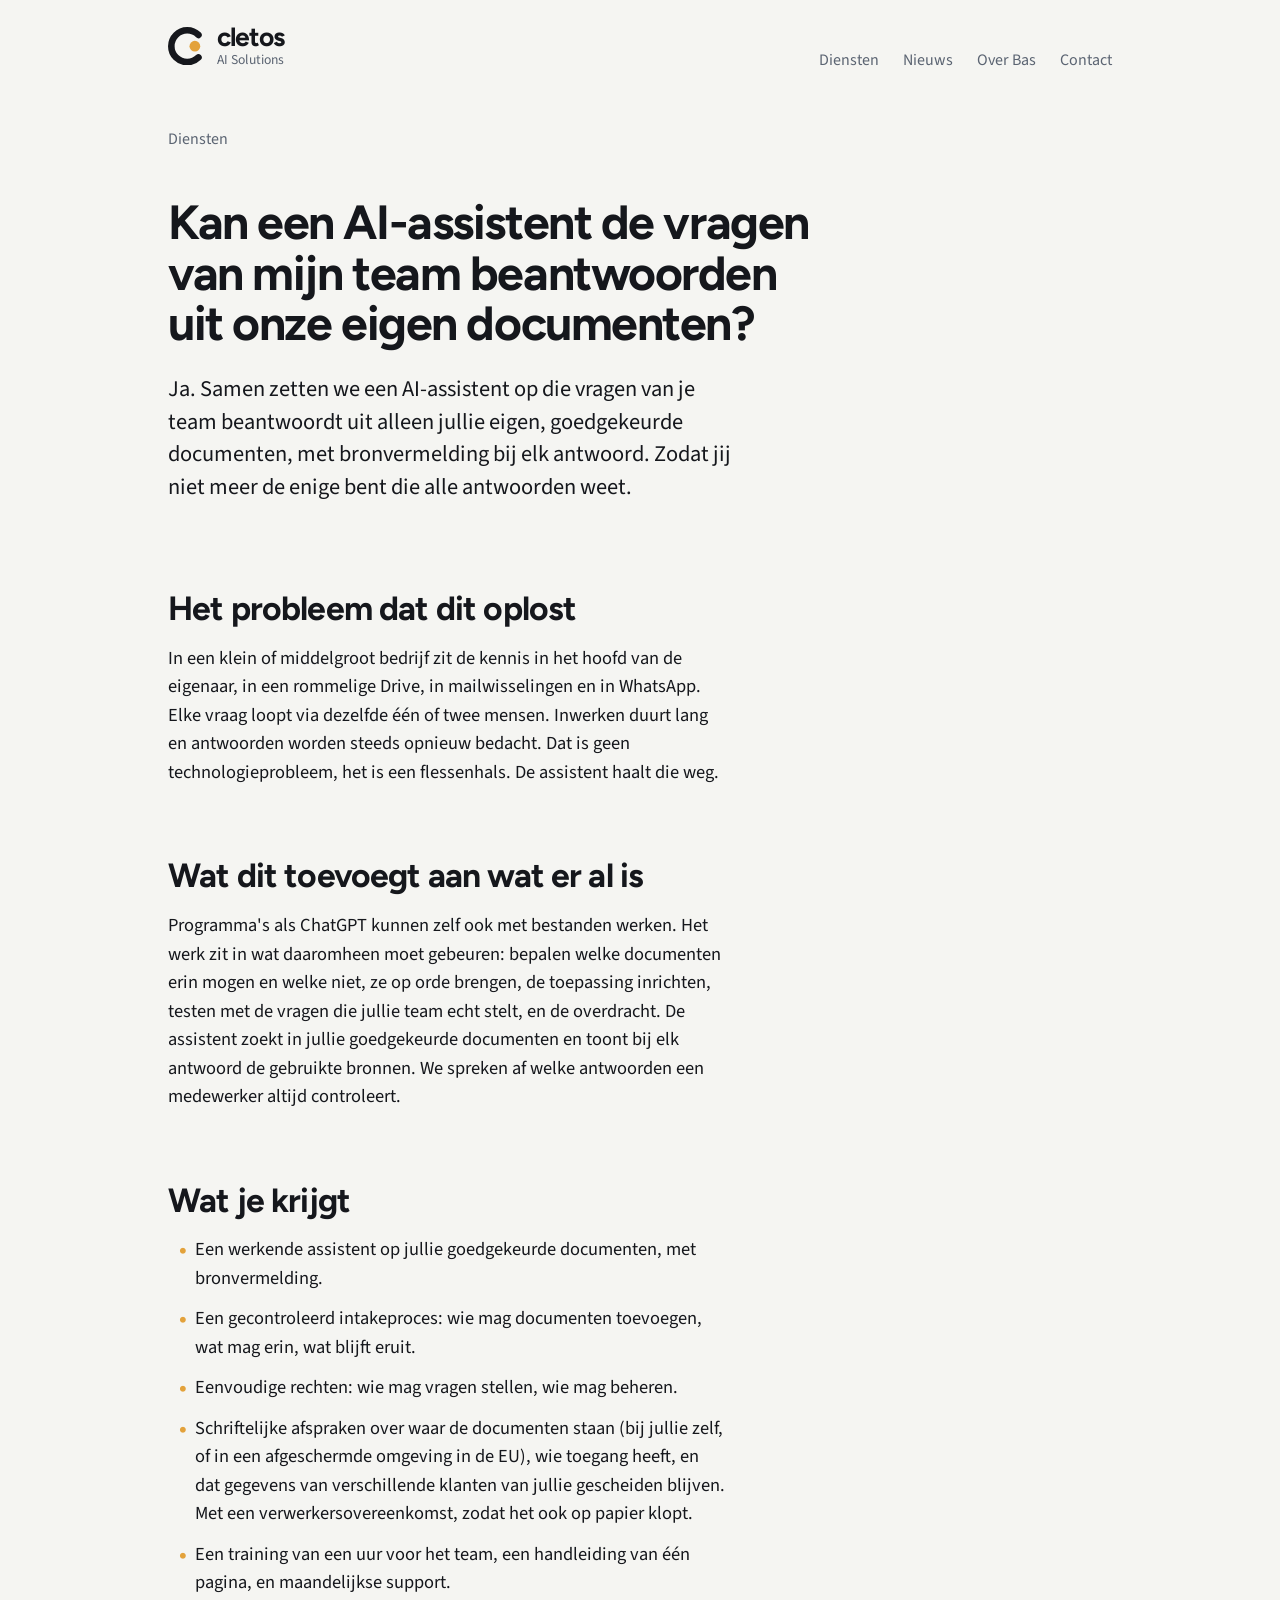
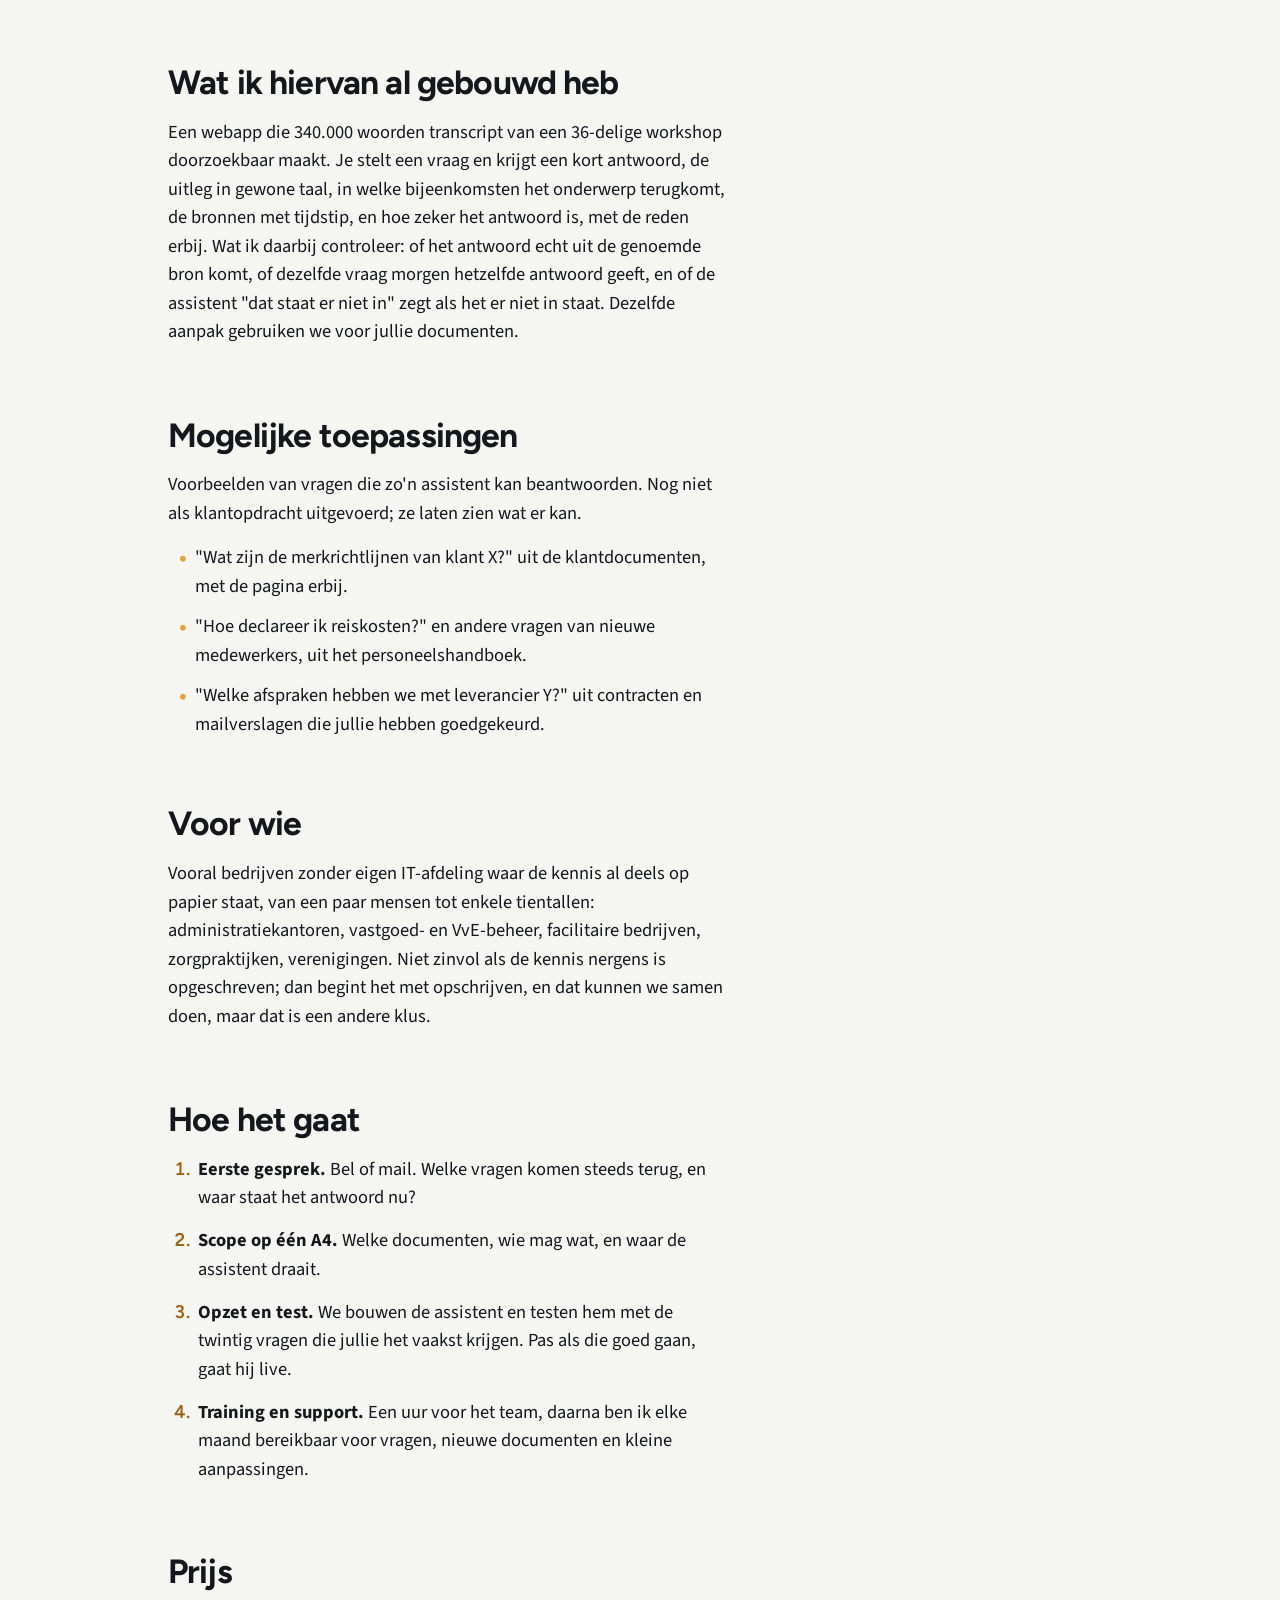
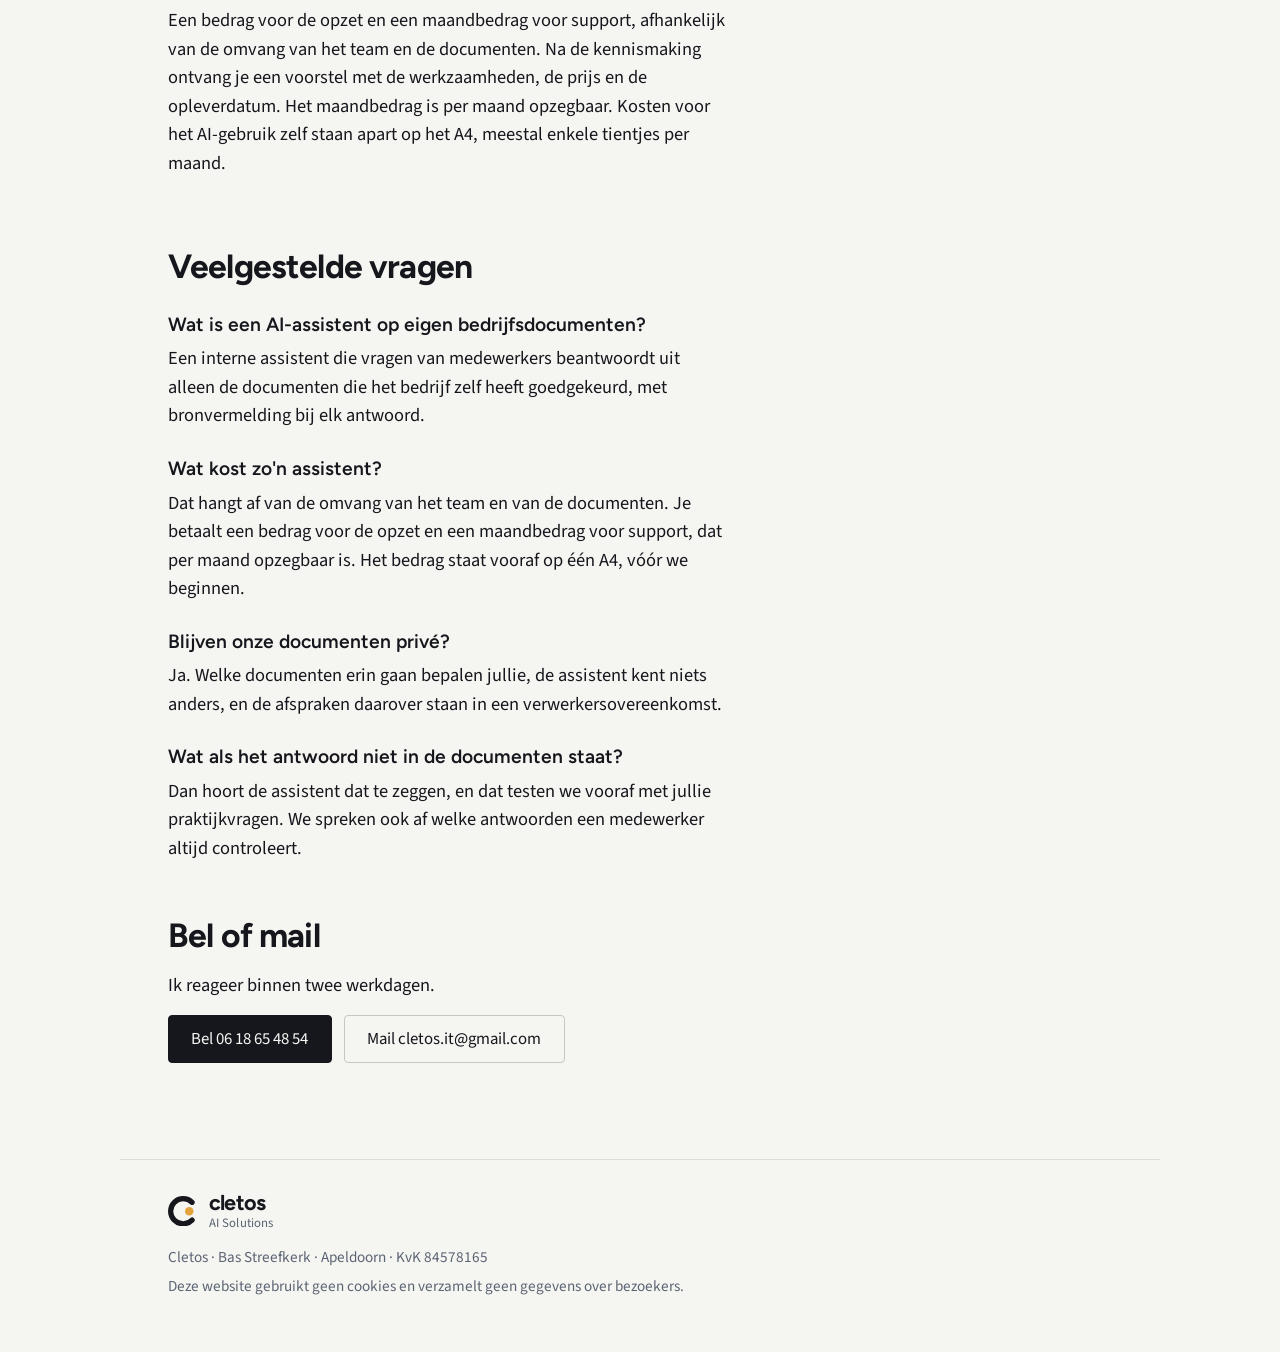
==== commit c8c52118: "Wij-vorm op de hele site, geloofsalinea op de homepage" ====
--- a/ai-assistent/index.html
+++ b/ai-assistent/index.html
@@ -36,7 +36,7 @@
       "name": "Wat kost zo'n assistent?",
       "acceptedAnswer": {
         "@type": "Answer",
-        "text": "Dat hangt af van de omvang van het team en van de documenten. Je betaalt een bedrag voor de opzet en een maandbedrag voor support, dat per maand opzegbaar is. Het bedrag staat vooraf op één A4, vóór ik begin."
+        "text": "Dat hangt af van de omvang van het team en van de documenten. Je betaalt een bedrag voor de opzet en een maandbedrag voor support, dat per maand opzegbaar is. Het bedrag staat vooraf op één A4, vóór we beginnen."
       }
     },
     {
@@ -77,7 +77,7 @@
 <main id="top" class="subpage">
   <p class="crumb"><a href="../diensten/">Diensten</a></p>
   <h1>Kan een AI-assistent de vragen van mijn team beantwoorden uit onze eigen documenten?</h1>
-  <p class="lead">Ja. Ik zet een AI-assistent op die vragen van je team beantwoordt uit alleen jullie eigen, goedgekeurde documenten, met bronvermelding bij elk antwoord. Zodat jij niet meer de enige bent die alle antwoorden weet.</p>
+  <p class="lead">Ja. Samen zetten we een AI-assistent op die vragen van je team beantwoordt uit alleen jullie eigen, goedgekeurde documenten, met bronvermelding bij elk antwoord. Zodat jij niet meer de enige bent die alle antwoorden weet.</p>
 
   <section class="section">
     <h2>Het probleem dat dit oplost</h2>
@@ -85,7 +85,7 @@
   </section>
 
   <section class="section">
-    <h2>Wat ik toevoeg aan wat er al is</h2>
+    <h2>Wat dit toevoegt aan wat er al is</h2>
     <p>Programma's als ChatGPT kunnen zelf ook met bestanden werken. Het werk zit in wat daaromheen moet gebeuren: bepalen welke documenten erin mogen en welke niet, ze op orde brengen, de toepassing inrichten, testen met de vragen die jullie team echt stelt, en de overdracht. De assistent zoekt in jullie goedgekeurde documenten en toont bij elk antwoord de gebruikte bronnen. We spreken af welke antwoorden een medewerker altijd controleert.</p>
   </section>
 
@@ -102,7 +102,7 @@
 
   <section class="section">
     <h2>Wat ik hiervan al gebouwd heb</h2>
-    <p>Een webapp die 340.000 woorden transcript van een 36-delige workshop doorzoekbaar maakt. Je stelt een vraag en krijgt een kort antwoord, de uitleg in gewone taal, in welke bijeenkomsten het onderwerp terugkomt, de bronnen met tijdstip, en hoe zeker het antwoord is, met de reden erbij. Wat ik daarbij controleer: of het antwoord echt uit de genoemde bron komt, of dezelfde vraag morgen hetzelfde antwoord geeft, en of de assistent "dat staat er niet in" zegt als het er niet in staat. Dezelfde aanpak gebruik ik voor jullie documenten.</p>
+    <p>Een webapp die 340.000 woorden transcript van een 36-delige workshop doorzoekbaar maakt. Je stelt een vraag en krijgt een kort antwoord, de uitleg in gewone taal, in welke bijeenkomsten het onderwerp terugkomt, de bronnen met tijdstip, en hoe zeker het antwoord is, met de reden erbij. Wat ik daarbij controleer: of het antwoord echt uit de genoemde bron komt, of dezelfde vraag morgen hetzelfde antwoord geeft, en of de assistent "dat staat er niet in" zegt als het er niet in staat. Dezelfde aanpak gebruiken we voor jullie documenten.</p>
   </section>
 
   <section class="section">
@@ -117,7 +117,7 @@
 
   <section class="section">
     <h2>Voor wie</h2>
-    <p>Vooral bedrijven zonder eigen IT-afdeling waar de kennis al deels op papier staat, van een paar mensen tot enkele tientallen: administratiekantoren, vastgoed- en VvE-beheer, facilitaire bedrijven, zorgpraktijken, verenigingen. Niet zinvol als de kennis nergens is opgeschreven; dan begint het met opschrijven, en daar kan ik bij helpen, maar dat is een andere klus.</p>
+    <p>Vooral bedrijven zonder eigen IT-afdeling waar de kennis al deels op papier staat, van een paar mensen tot enkele tientallen: administratiekantoren, vastgoed- en VvE-beheer, facilitaire bedrijven, zorgpraktijken, verenigingen. Niet zinvol als de kennis nergens is opgeschreven; dan begint het met opschrijven, en dat kunnen we samen doen, maar dat is een andere klus.</p>
   </section>
 
   <section class="section">
@@ -125,7 +125,7 @@
     <ol class="steps">
       <li><strong>Eerste gesprek.</strong> Bel of mail. Welke vragen komen steeds terug, en waar staat het antwoord nu?</li>
       <li><strong>Scope op één A4.</strong> Welke documenten, wie mag wat, en waar de assistent draait.</li>
-      <li><strong>Opzet en test.</strong> Ik bouw de assistent en test hem met de twintig vragen die jullie het vaakst krijgen. Pas als die goed gaan, gaat hij live.</li>
+      <li><strong>Opzet en test.</strong> We bouwen de assistent en testen hem met de twintig vragen die jullie het vaakst krijgen. Pas als die goed gaan, gaat hij live.</li>
       <li><strong>Training en support.</strong> Een uur voor het team, daarna ben ik elke maand bereikbaar voor vragen, nieuwe documenten en kleine aanpassingen.</li>
     </ol>
   </section>
@@ -138,7 +138,7 @@
   <section class="section" id="faq">
     <h2>Veelgestelde vragen</h2>
       <div class="faq-item"><h3>Wat is een AI-assistent op eigen bedrijfsdocumenten?</h3><p>Een interne assistent die vragen van medewerkers beantwoordt uit alleen de documenten die het bedrijf zelf heeft goedgekeurd, met bronvermelding bij elk antwoord.</p></div>
-      <div class="faq-item"><h3>Wat kost zo'n assistent?</h3><p>Dat hangt af van de omvang van het team en van de documenten. Je betaalt een bedrag voor de opzet en een maandbedrag voor support, dat per maand opzegbaar is. Het bedrag staat vooraf op één A4, vóór ik begin.</p></div>
+      <div class="faq-item"><h3>Wat kost zo'n assistent?</h3><p>Dat hangt af van de omvang van het team en van de documenten. Je betaalt een bedrag voor de opzet en een maandbedrag voor support, dat per maand opzegbaar is. Het bedrag staat vooraf op één A4, vóór we beginnen.</p></div>
       <div class="faq-item"><h3>Blijven onze documenten privé?</h3><p>Ja. Welke documenten erin gaan bepalen jullie, de assistent kent niets anders, en de afspraken daarover staan in een verwerkersovereenkomst.</p></div>
       <div class="faq-item"><h3>Wat als het antwoord niet in de documenten staat?</h3><p>Dan hoort de assistent dat te zeggen, en dat testen we vooraf met jullie praktijkvragen. We spreken ook af welke antwoorden een medewerker altijd controleert.</p></div>
   </section>
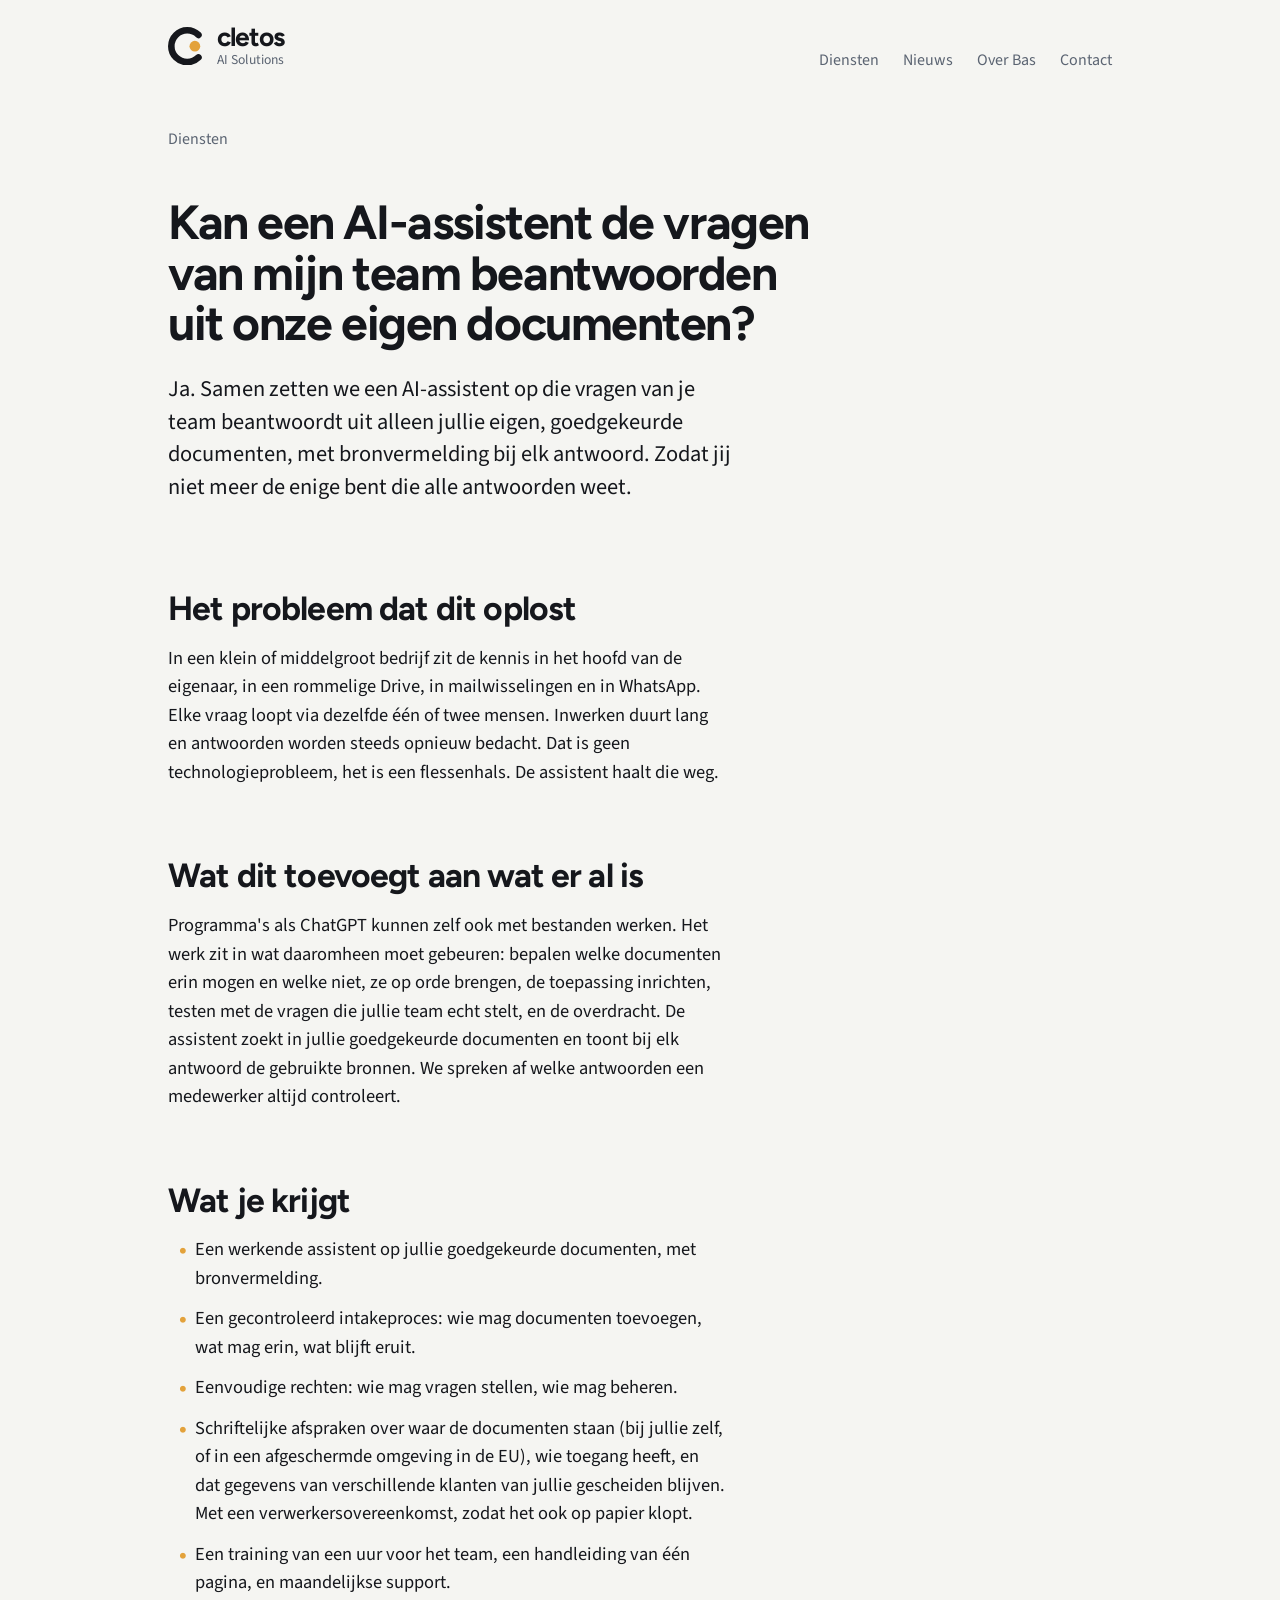
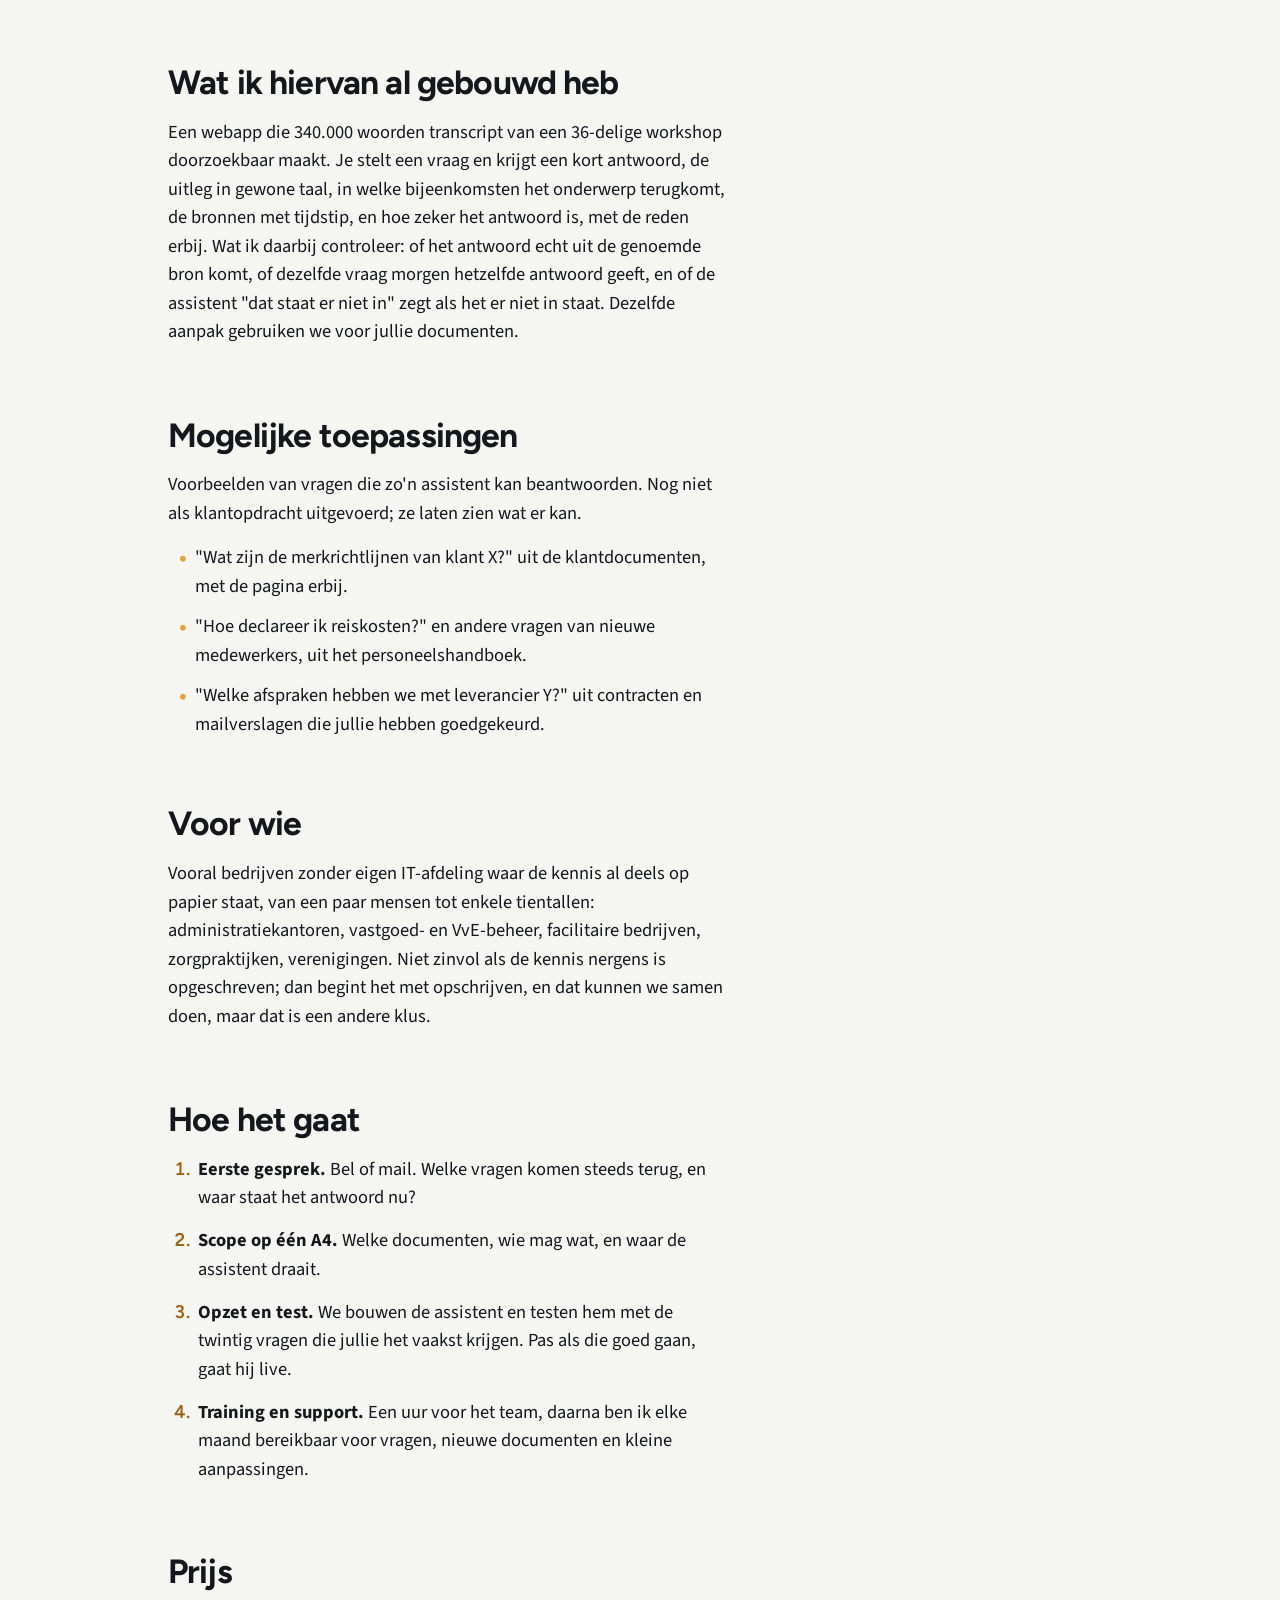
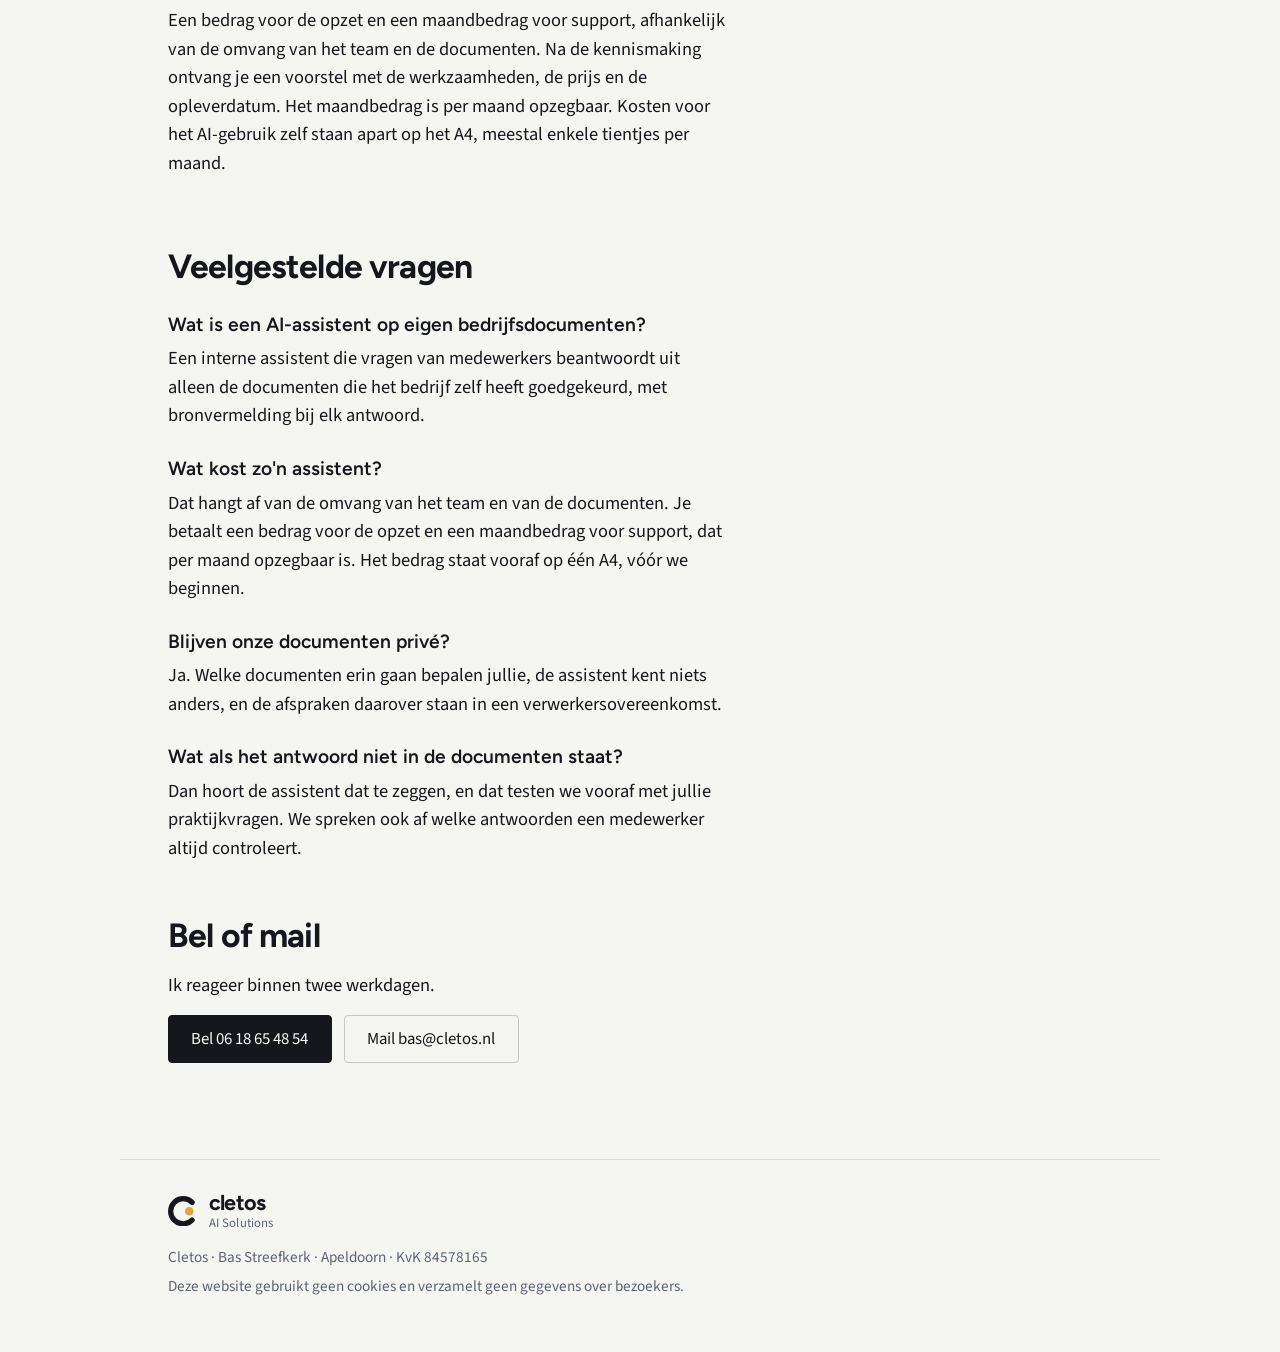
==== commit 7035d998: "Contactadres naar bas@cletos.nl Co-Authored-By: Claude Opus 5 (1M context) <noreply@anthropic.com> C" ====
--- a/ai-assistent/index.html
+++ b/ai-assistent/index.html
@@ -9,7 +9,7 @@
   <link rel="preconnect" href="https://fonts.googleapis.com">
   <link rel="preconnect" href="https://fonts.gstatic.com" crossorigin>
   <link href="https://fonts.googleapis.com/css2?family=Figtree:wght@600;700&amp;family=Source+Sans+3:ital,wght@0,400;0,600;1,400&amp;display=swap" rel="stylesheet">
-  <link rel="stylesheet" href="../styles.css?v=9">
+  <link rel="stylesheet" href="../styles.css?v=10">
   <link rel="icon" href="../assets/favicon.svg" type="image/svg+xml">
   <link rel="canonical" href="https://cletos.nl/ai-assistent/">
   <meta property="og:type" content="article">
@@ -148,7 +148,7 @@
     <p>Ik reageer binnen twee werkdagen.</p>
     <div class="actions">
       <a class="button" href="tel:+31618654854">Bel 06 18 65 48 54</a>
-      <a class="button secondary" href="mailto:cletos.it@gmail.com?subject=Eerste%20gesprek&amp;body=Mijn%20bedrijf%3A%20%0A%0AWat%20me%20tijd%20kost%20of%20niet%20goed%20loopt%3A%20%0A%0AHoe%20vaak%20dat%20terugkomt%3A%20%0A%0AWanneer%20je%20me%20kunt%20bellen%3A%20">Mail cletos.it@gmail.com</a>
+      <a class="button secondary" href="mailto:bas@cletos.nl?subject=Eerste%20gesprek&amp;body=Mijn%20bedrijf%3A%20%0A%0AWat%20me%20tijd%20kost%20of%20niet%20goed%20loopt%3A%20%0A%0AHoe%20vaak%20dat%20terugkomt%3A%20%0A%0AWanneer%20je%20me%20kunt%20bellen%3A%20">Mail bas@cletos.nl</a>
     </div>
   </section>
 </main>
--- a/styles.css
+++ b/styles.css
@@ -135,8 +135,11 @@
 .steps li { margin: 0 0 0.9rem; padding-left: 0.3rem; }
 .steps li::marker { color: var(--gold-text); font-weight: 600; font-family: var(--display); }
 
-/* Over Bas */
-.about { display: grid; grid-template-columns: 12rem 1fr; gap: 2.25rem; max-width: calc(var(--measure) + 14.25rem); align-items: start; }
+/* Over Bas: foto met één alinea ernaast, de rest eronder */
+.about { display: grid; grid-template-columns: 12rem 1fr; gap: 2.25rem; max-width: calc(var(--measure) + 14.25rem); align-items: center; margin-top: 0.5rem; }
+.about p { margin: 0; }
+.about-rest { padding-top: 1.75rem; }
+.about-rest p:first-child { margin-top: 0; }
 .portrait {
   width: 12rem; height: auto; aspect-ratio: 4 / 5;
   object-fit: cover;
@@ -163,8 +166,8 @@
 .footer-lockup .tagline { font-size: 0.8rem; }
 
 @media (max-width: 600px) {
-  .about { grid-template-columns: 1fr; }
-  .portrait { width: 9rem; }
+  .about { grid-template-columns: 1fr; gap: 1.25rem; }
+  .portrait { width: 10rem; }
   .actions .button { width: 100%; text-align: center; }
   .hero { padding-top: 2.5rem; }
 }
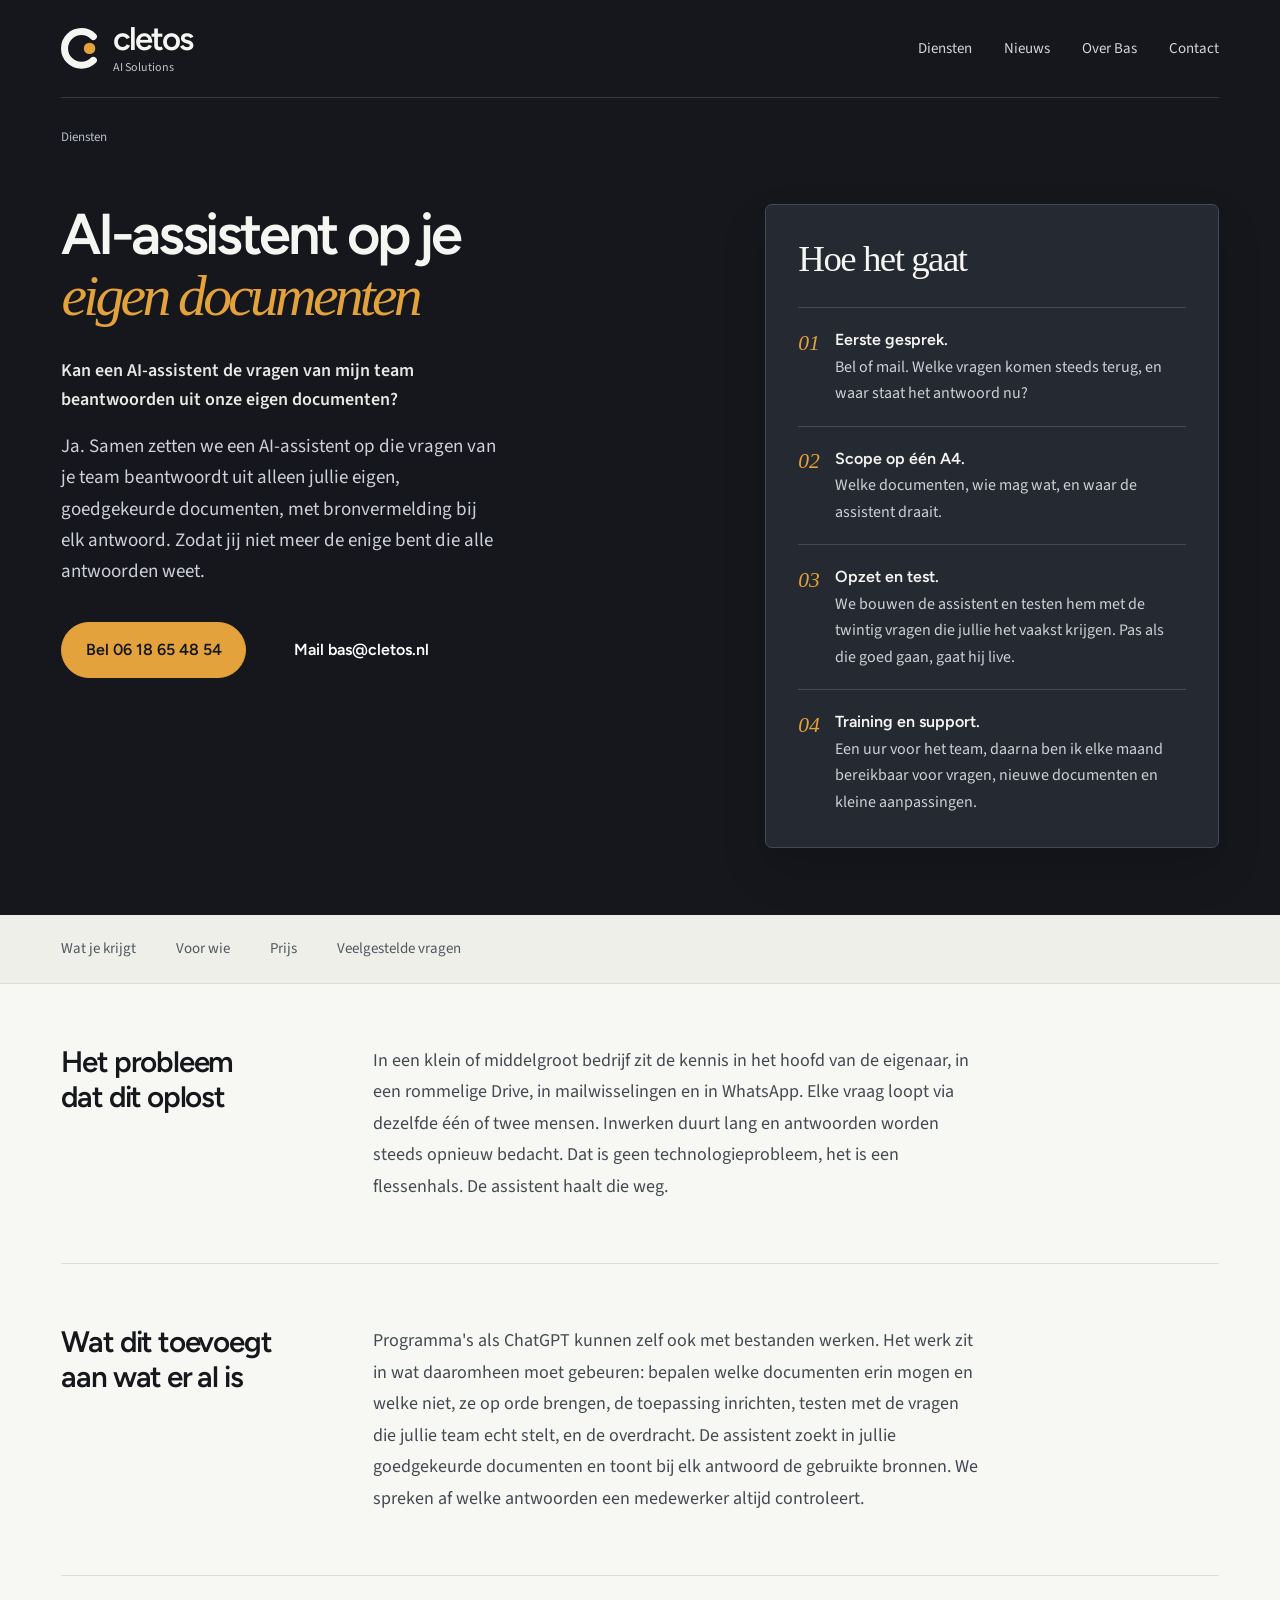
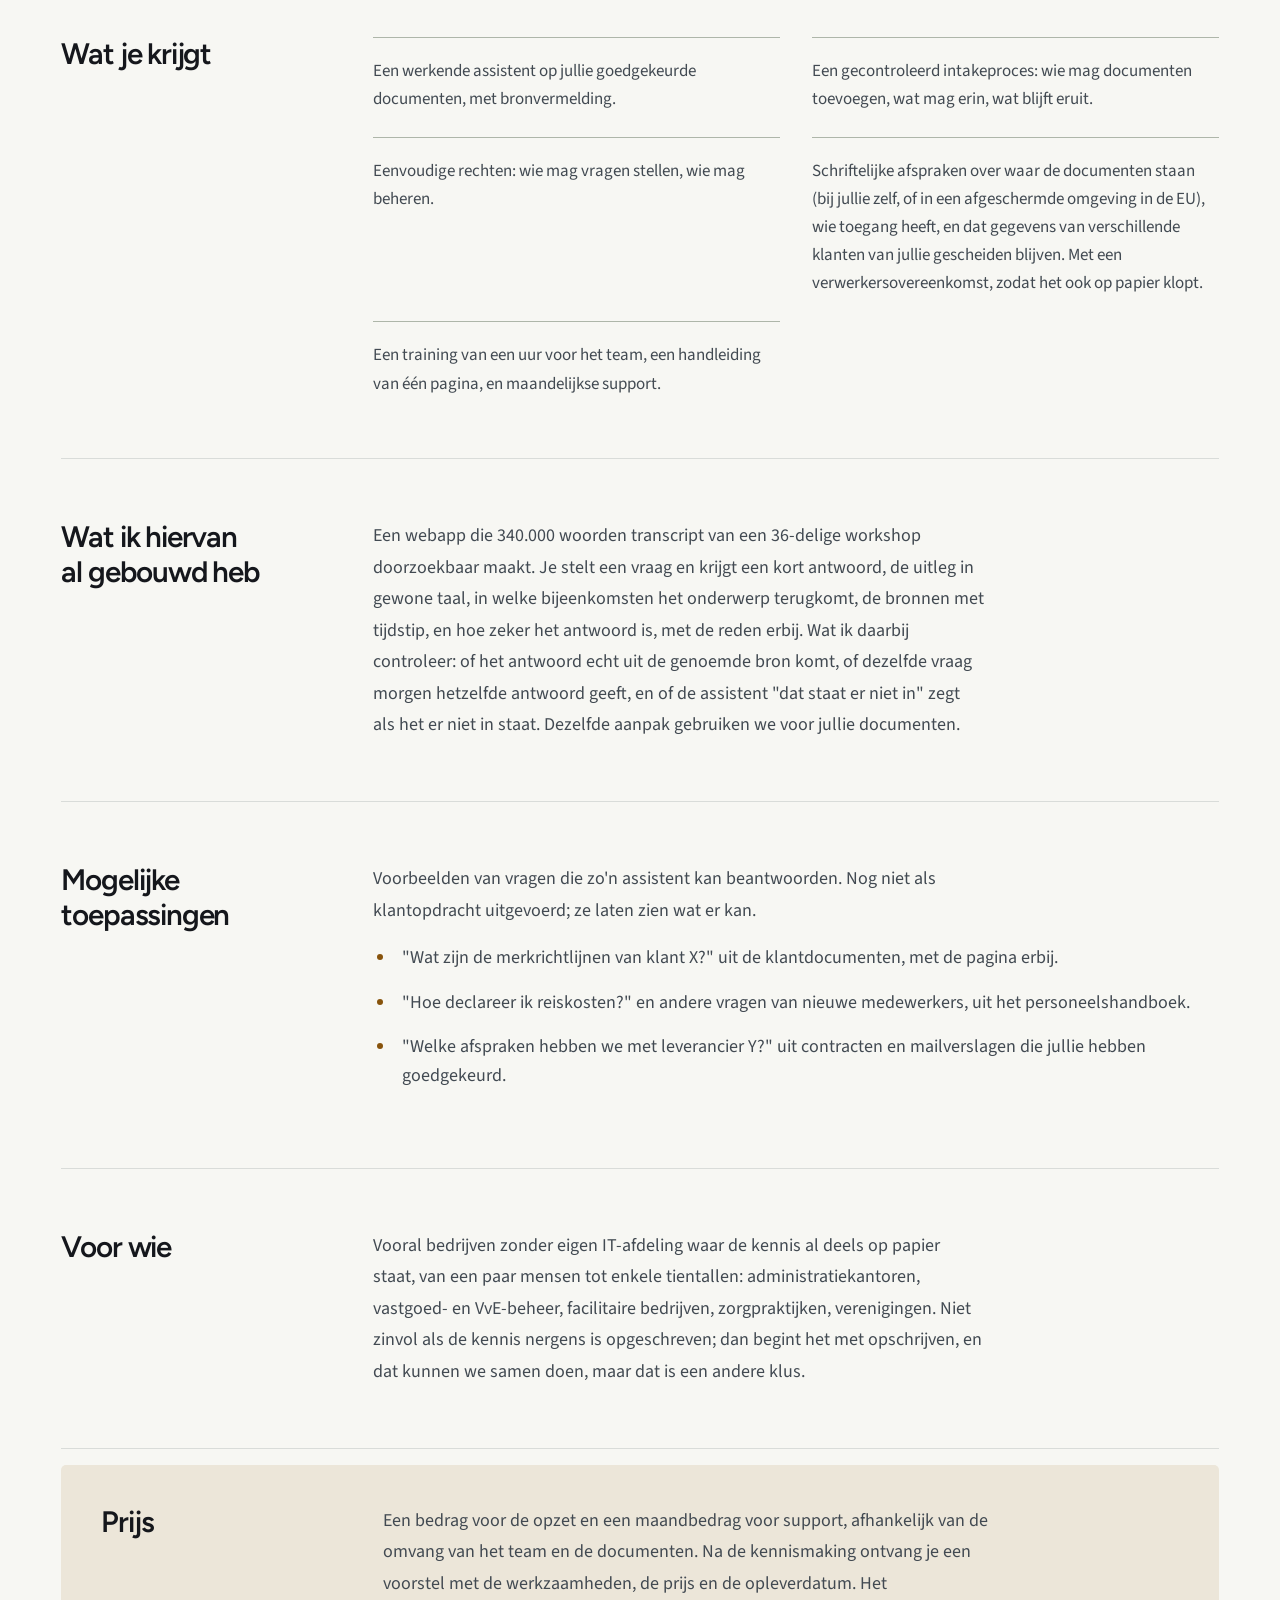
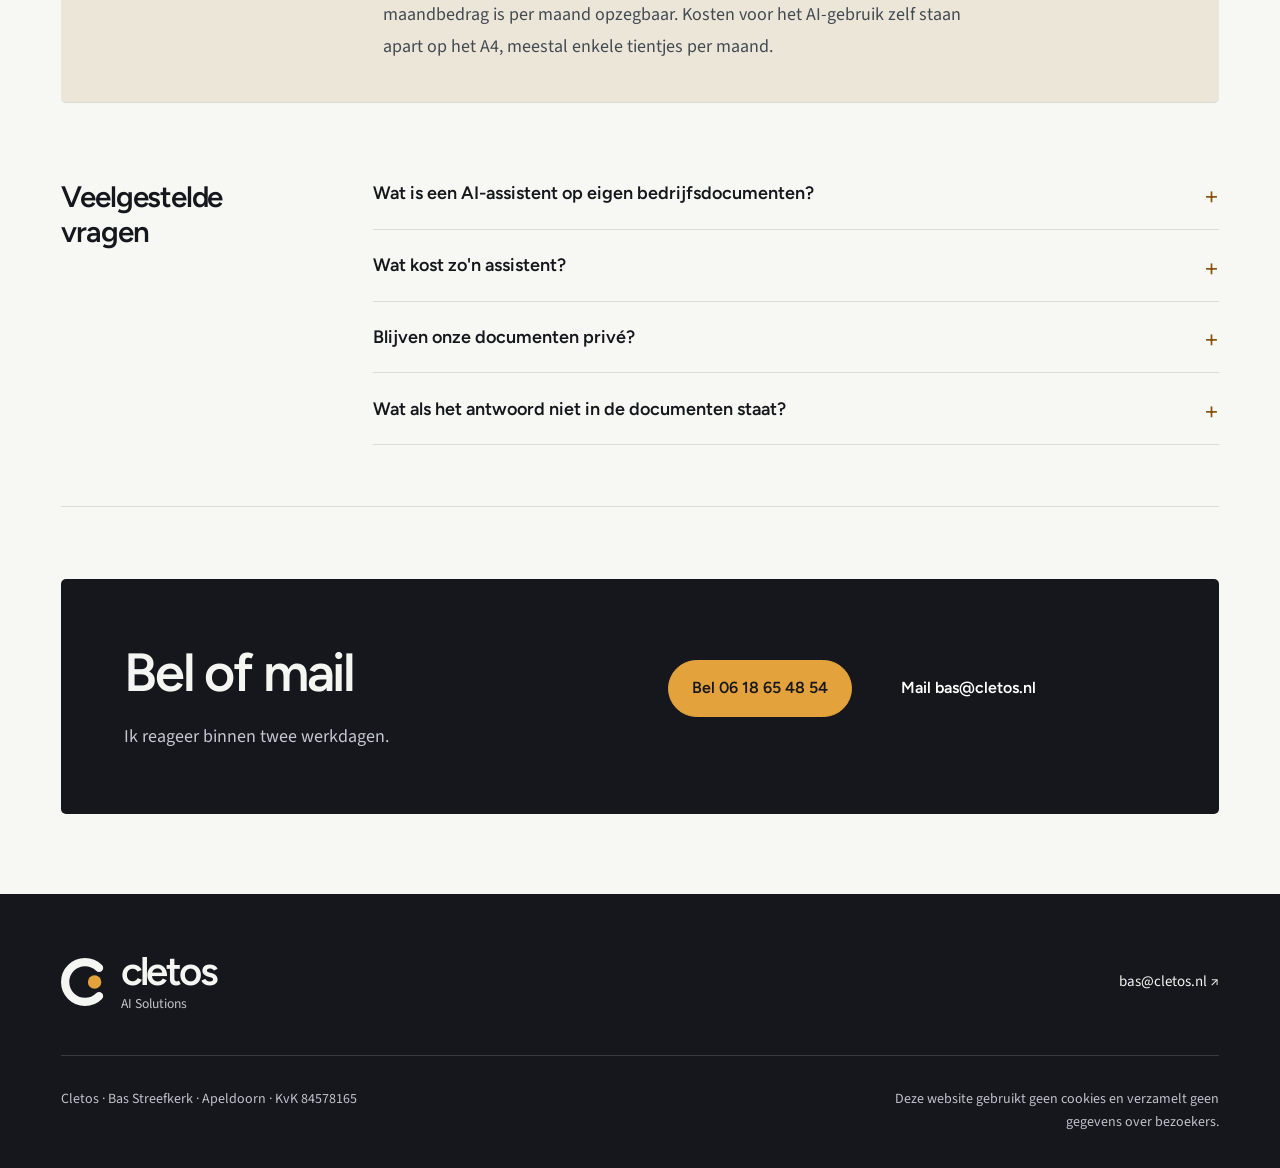
==== commit 245d9ed9: "Nieuwe vormgeving:   Codex-ontwerp met actuele teksten en samenwerkingsfoto" ====
--- a/ai-assistent/index.html
+++ b/ai-assistent/index.html
@@ -9,14 +9,17 @@
   <link rel="preconnect" href="https://fonts.googleapis.com">
   <link rel="preconnect" href="https://fonts.gstatic.com" crossorigin>
   <link href="https://fonts.googleapis.com/css2?family=Figtree:wght@600;700&amp;family=Source+Sans+3:ital,wght@0,400;0,600;1,400&amp;display=swap" rel="stylesheet">
-  <link rel="stylesheet" href="../styles.css?v=10">
+  <link rel="stylesheet" href="../styles.css?v=merged-2">
   <link rel="icon" href="../assets/favicon.svg" type="image/svg+xml">
   <link rel="canonical" href="https://cletos.nl/ai-assistent/">
   <meta property="og:type" content="article">
   <meta property="og:title" content="Kan een AI-assistent vragen beantwoorden uit onze eigen documenten? — Cletos">
   <meta property="og:description" content="Een interne AI-assistent op alleen jullie goedgekeurde bedrijfsdocumenten, met bronvermelding. Maatwerk, één A4 vooraf.">
   <meta property="og:url" content="https://cletos.nl/ai-assistent/">
-  <meta property="og:image" content="https://cletos.nl/assets/bas.jpg">
+  <meta property="og:image" content="https://cletos.nl/assets/og.png">
+  <meta property="og:image:width" content="1200">
+  <meta property="og:image:height" content="630">
+  <meta name="twitter:card" content="summary_large_image">
   <meta property="og:locale" content="nl_NL">
   <script type="application/ld+json">
 {
@@ -60,109 +63,70 @@
   </script>
 </head>
 <body>
-
-<header class="top">
-  <a class="lockup" href="../" aria-label="Cletos, naar de startpagina">
-    <svg class="mark" viewBox="0 0 100 100" aria-hidden="true"><path d="M79.3 20.7 A41.4 41.4 0 1 0 79.3 79.3" fill="none" stroke="currentColor" stroke-width="17.2" stroke-linecap="round"/><circle cx="70" cy="50" r="14" fill="#E3A23B"/></svg>
+<a class="skip-link" href="#top">Naar de inhoud</a>
+<header class="site-header"><div class="header-inner"><a class="lockup" href="../" aria-label="Cletos, naar de startpagina">
+    <svg class="mark" viewbox="0 0 100 100" aria-hidden="true"><path d="M79.3 20.7 A41.4 41.4 0 1 0 79.3 79.3" fill="none" stroke="currentColor" stroke-width="17.2" stroke-linecap="round"></path><circle cx="70" cy="50" r="14" fill="#E3A23B"></circle></svg>
     <span class="stack"><span class="wordmark">cletos</span><span class="tagline">AI Solutions</span></span>
-  </a>
-  <nav aria-label="Pagina's">
+  </a><nav aria-label="Hoofdnavigatie">
     <a href="../diensten/">Diensten</a>
     <a href="../nieuws/">Nieuws</a>
     <a href="../over-bas/">Over Bas</a>
     <a href="../contact/">Contact</a>
-  </nav>
-</header>
-
-<main id="top" class="subpage">
-  <p class="crumb"><a href="../diensten/">Diensten</a></p>
-  <h1>Kan een AI-assistent de vragen van mijn team beantwoorden uit onze eigen documenten?</h1>
-  <p class="lead">Ja. Samen zetten we een AI-assistent op die vragen van je team beantwoordt uit alleen jullie eigen, goedgekeurde documenten, met bronvermelding bij elk antwoord. Zodat jij niet meer de enige bent die alle antwoorden weet.</p>
-
-  <section class="section">
-    <h2>Het probleem dat dit oplost</h2>
+  </nav></div></header>
+<main id="top"><section class="service-hero"><div class="container"><p class="service-crumb"><a href="../diensten/">Diensten</a></p><div class="service-hero-grid"><div class="service-intro"><h1>AI-assistent op je <em>eigen documenten</em></h1><p class="service-question">Kan een AI-assistent de vragen van mijn team beantwoorden uit onze eigen documenten?</p><p class="service-lead">Ja. Samen zetten we een AI-assistent op die vragen van je team beantwoordt uit alleen jullie eigen, goedgekeurde documenten, met bronvermelding bij elk antwoord. Zodat jij niet meer de enige bent die alle antwoorden weet.</p><div class="actions">
+      <a class="button gold" href="tel:+31618654854">Bel 06 18 65 48 54</a>
+      <a class="button ghost" href="mailto:bas@cletos.nl?subject=Eerste%20gesprek&amp;body=Mijn%20bedrijf%3A%20%0A%0AWat%20me%20tijd%20kost%20of%20niet%20goed%20loopt%3A%20%0A%0AHoe%20vaak%20dat%20terugkomt%3A%20%0A%0AWanneer%20je%20me%20kunt%20bellen%3A%20">Mail bas@cletos.nl</a>
+    </div></div><aside class="method-panel" id="werkwijze" aria-label="Hoe het gaat"><h2>Hoe het gaat</h2><ol class="method-steps">
+      <li><strong>Eerste gesprek.</strong> Bel of mail. Welke vragen komen steeds terug, en waar staat het antwoord nu?</li>
+      <li><strong>Scope op één A4.</strong> Welke documenten, wie mag wat, en waar de assistent draait.</li>
+      <li><strong>Opzet en test.</strong> We bouwen de assistent en testen hem met de twintig vragen die jullie het vaakst krijgen. Pas als die goed gaan, gaat hij live.</li>
+      <li><strong>Training en support.</strong> Een uur voor het team, daarna ben ik elke maand bereikbaar voor vragen, nieuwe documenten en kleine aanpassingen.</li>
+    </ol></aside></div></div></section><nav class="service-jumps" aria-label="Op deze pagina"><div class="container"><a href="#resultaat">Wat je krijgt</a><a href="#voor-wie">Voor wie</a><a href="#prijs">Prijs</a><a href="#faq">Veelgestelde vragen</a></div></nav><div class="container service-body"><section class="service-section" id="probleem"><div class="section-label"><h2>Het probleem dat dit oplost</h2></div><div class="section-content">
+    
     <p>In een klein of middelgroot bedrijf zit de kennis in het hoofd van de eigenaar, in een rommelige Drive, in mailwisselingen en in WhatsApp. Elke vraag loopt via dezelfde één of twee mensen. Inwerken duurt lang en antwoorden worden steeds opnieuw bedacht. Dat is geen technologieprobleem, het is een flessenhals. De assistent haalt die weg.</p>
-  </section>
-
-  <section class="section">
-    <h2>Wat dit toevoegt aan wat er al is</h2>
+  </div></section><section class="service-section" id="toevoeging"><div class="section-label"><h2>Wat dit toevoegt aan wat er al is</h2></div><div class="section-content">
+    
     <p>Programma's als ChatGPT kunnen zelf ook met bestanden werken. Het werk zit in wat daaromheen moet gebeuren: bepalen welke documenten erin mogen en welke niet, ze op orde brengen, de toepassing inrichten, testen met de vragen die jullie team echt stelt, en de overdracht. De assistent zoekt in jullie goedgekeurde documenten en toont bij elk antwoord de gebruikte bronnen. We spreken af welke antwoorden een medewerker altijd controleert.</p>
-  </section>
-
-  <section class="section">
-    <h2>Wat je krijgt</h2>
-    <ul class="checks">
+  </div></section><section class="service-section" id="resultaat"><div class="section-label"><h2>Wat je krijgt</h2></div><div class="section-content">
+    
+    <ul class="delivery-list">
       <li>Een werkende assistent op jullie goedgekeurde documenten, met bronvermelding.</li>
       <li>Een gecontroleerd intakeproces: wie mag documenten toevoegen, wat mag erin, wat blijft eruit.</li>
       <li>Eenvoudige rechten: wie mag vragen stellen, wie mag beheren.</li>
       <li>Schriftelijke afspraken over waar de documenten staan (bij jullie zelf, of in een afgeschermde omgeving in de EU), wie toegang heeft, en dat gegevens van verschillende klanten van jullie gescheiden blijven. Met een verwerkersovereenkomst, zodat het ook op papier klopt.</li>
       <li>Een training van een uur voor het team, een handleiding van één pagina, en maandelijkse support.</li>
     </ul>
-  </section>
-
-  <section class="section">
-    <h2>Wat ik hiervan al gebouwd heb</h2>
+  </div></section><section class="service-section" id="bewijs"><div class="section-label"><h2>Wat ik hiervan al gebouwd heb</h2></div><div class="section-content">
+    
     <p>Een webapp die 340.000 woorden transcript van een 36-delige workshop doorzoekbaar maakt. Je stelt een vraag en krijgt een kort antwoord, de uitleg in gewone taal, in welke bijeenkomsten het onderwerp terugkomt, de bronnen met tijdstip, en hoe zeker het antwoord is, met de reden erbij. Wat ik daarbij controleer: of het antwoord echt uit de genoemde bron komt, of dezelfde vraag morgen hetzelfde antwoord geeft, en of de assistent "dat staat er niet in" zegt als het er niet in staat. Dezelfde aanpak gebruiken we voor jullie documenten.</p>
-  </section>
-
-  <section class="section">
-    <h2>Mogelijke toepassingen</h2>
+  </div></section><section class="service-section" id="toepassingen"><div class="section-label"><h2>Mogelijke toepassingen</h2></div><div class="section-content">
+    
     <p>Voorbeelden van vragen die zo'n assistent kan beantwoorden. Nog niet als klantopdracht uitgevoerd; ze laten zien wat er kan.</p>
     <ul class="checks">
       <li>"Wat zijn de merkrichtlijnen van klant X?" uit de klantdocumenten, met de pagina erbij.</li>
       <li>"Hoe declareer ik reiskosten?" en andere vragen van nieuwe medewerkers, uit het personeelshandboek.</li>
       <li>"Welke afspraken hebben we met leverancier Y?" uit contracten en mailverslagen die jullie hebben goedgekeurd.</li>
     </ul>
-  </section>
-
-  <section class="section">
-    <h2>Voor wie</h2>
+  </div></section><section class="service-section" id="voor-wie"><div class="section-label"><h2>Voor wie</h2></div><div class="section-content">
+    
     <p>Vooral bedrijven zonder eigen IT-afdeling waar de kennis al deels op papier staat, van een paar mensen tot enkele tientallen: administratiekantoren, vastgoed- en VvE-beheer, facilitaire bedrijven, zorgpraktijken, verenigingen. Niet zinvol als de kennis nergens is opgeschreven; dan begint het met opschrijven, en dat kunnen we samen doen, maar dat is een andere klus.</p>
-  </section>
-
-  <section class="section">
-    <h2>Hoe het gaat</h2>
-    <ol class="steps">
-      <li><strong>Eerste gesprek.</strong> Bel of mail. Welke vragen komen steeds terug, en waar staat het antwoord nu?</li>
-      <li><strong>Scope op één A4.</strong> Welke documenten, wie mag wat, en waar de assistent draait.</li>
-      <li><strong>Opzet en test.</strong> We bouwen de assistent en testen hem met de twintig vragen die jullie het vaakst krijgen. Pas als die goed gaan, gaat hij live.</li>
-      <li><strong>Training en support.</strong> Een uur voor het team, daarna ben ik elke maand bereikbaar voor vragen, nieuwe documenten en kleine aanpassingen.</li>
-    </ol>
-  </section>
-
-  <section class="section">
-    <h2>Prijs</h2>
+  </div></section><section class="service-section agreement-section" id="prijs"><div class="section-label"><h2>Prijs</h2></div><div class="section-content">
+    
     <p>Een bedrag voor de opzet en een maandbedrag voor support, afhankelijk van de omvang van het team en de documenten. Na de kennismaking ontvang je een voorstel met de werkzaamheden, de prijs en de opleverdatum. Het maandbedrag is per maand opzegbaar. Kosten voor het AI-gebruik zelf staan apart op het A4, meestal enkele tientjes per maand.</p>
-  </section>
-
-  <section class="section" id="faq">
-    <h2>Veelgestelde vragen</h2>
-      <div class="faq-item"><h3>Wat is een AI-assistent op eigen bedrijfsdocumenten?</h3><p>Een interne assistent die vragen van medewerkers beantwoordt uit alleen de documenten die het bedrijf zelf heeft goedgekeurd, met bronvermelding bij elk antwoord.</p></div>
-      <div class="faq-item"><h3>Wat kost zo'n assistent?</h3><p>Dat hangt af van de omvang van het team en van de documenten. Je betaalt een bedrag voor de opzet en een maandbedrag voor support, dat per maand opzegbaar is. Het bedrag staat vooraf op één A4, vóór we beginnen.</p></div>
-      <div class="faq-item"><h3>Blijven onze documenten privé?</h3><p>Ja. Welke documenten erin gaan bepalen jullie, de assistent kent niets anders, en de afspraken daarover staan in een verwerkersovereenkomst.</p></div>
-      <div class="faq-item"><h3>Wat als het antwoord niet in de documenten staat?</h3><p>Dan hoort de assistent dat te zeggen, en dat testen we vooraf met jullie praktijkvragen. We spreken ook af welke antwoorden een medewerker altijd controleert.</p></div>
-  </section>
-
-  <section class="section contact" id="contact">
-    <h2>Bel of mail</h2>
-    <p>Ik reageer binnen twee werkdagen.</p>
-    <div class="actions">
-      <a class="button" href="tel:+31618654854">Bel 06 18 65 48 54</a>
-      <a class="button secondary" href="mailto:bas@cletos.nl?subject=Eerste%20gesprek&amp;body=Mijn%20bedrijf%3A%20%0A%0AWat%20me%20tijd%20kost%20of%20niet%20goed%20loopt%3A%20%0A%0AHoe%20vaak%20dat%20terugkomt%3A%20%0A%0AWanneer%20je%20me%20kunt%20bellen%3A%20">Mail bas@cletos.nl</a>
-    </div>
-  </section>
-</main>
-
-<footer>
-  <!-- 2 Korintiërs 13:13 -->
-  <div class="lockup footer-lockup" aria-hidden="true">
-    <svg class="mark" viewBox="0 0 100 100"><path d="M79.3 20.7 A41.4 41.4 0 1 0 79.3 79.3" fill="none" stroke="currentColor" stroke-width="17.2" stroke-linecap="round"/><circle cx="70" cy="50" r="14" fill="#E3A23B"/></svg>
+  </div></section><section class="service-section" id="faq"><div class="section-label"><h2>Veelgestelde vragen</h2></div><div class="section-content">
+    
+      <details class="faq-item"><summary>Wat is een AI-assistent op eigen bedrijfsdocumenten?</summary><p>Een interne assistent die vragen van medewerkers beantwoordt uit alleen de documenten die het bedrijf zelf heeft goedgekeurd, met bronvermelding bij elk antwoord.</p></details>
+      <details class="faq-item"><summary>Wat kost zo'n assistent?</summary><p>Dat hangt af van de omvang van het team en van de documenten. Je betaalt een bedrag voor de opzet en een maandbedrag voor support, dat per maand opzegbaar is. Het bedrag staat vooraf op één A4, vóór we beginnen.</p></details>
+      <details class="faq-item"><summary>Blijven onze documenten privé?</summary><p>Ja. Welke documenten erin gaan bepalen jullie, de assistent kent niets anders, en de afspraken daarover staan in een verwerkersovereenkomst.</p></details>
+      <details class="faq-item"><summary>Wat als het antwoord niet in de documenten staat?</summary><p>Dan hoort de assistent dat te zeggen, en dat testen we vooraf met jullie praktijkvragen. We spreken ook af welke antwoorden een medewerker altijd controleert.</p></details>
+  </div></section><section class="contact-band" id="contact"><div class="contact-heading"><h2>Bel of mail</h2><p>Ik reageer binnen twee werkdagen.</p></div><div class="actions">
+      <a class="button gold" href="tel:+31618654854">Bel 06 18 65 48 54</a>
+      <a class="button ghost" href="mailto:bas@cletos.nl?subject=Eerste%20gesprek&amp;body=Mijn%20bedrijf%3A%20%0A%0AWat%20me%20tijd%20kost%20of%20niet%20goed%20loopt%3A%20%0A%0AHoe%20vaak%20dat%20terugkomt%3A%20%0A%0AWanneer%20je%20me%20kunt%20bellen%3A%20">Mail bas@cletos.nl</a>
+    </div></section></div></main>
+<footer class="site-footer"><!-- 2 Korintiërs 13:13 --><div class="container"><div class="footer-top"><a class="lockup" href="../" aria-label="Cletos, naar de startpagina">
+    <svg class="mark" viewbox="0 0 100 100"><path d="M79.3 20.7 A41.4 41.4 0 1 0 79.3 79.3" fill="none" stroke="currentColor" stroke-width="17.2" stroke-linecap="round"></path><circle cx="70" cy="50" r="14" fill="#E3A23B"></circle></svg>
     <span class="stack"><span class="wordmark">cletos</span><span class="tagline">AI Solutions</span></span>
-  </div>
-  <p>Cletos · Bas Streefkerk · Apeldoorn · KvK 84578165</p>
-  <p>Deze website gebruikt geen cookies en verzamelt geen gegevens over bezoekers.</p>
-</footer>
-
+  </a><a href="mailto:bas@cletos.nl?subject=Eerste%20gesprek&amp;body=Mijn%20bedrijf%3A%20%0A%0AWat%20me%20tijd%20kost%20of%20niet%20goed%20loopt%3A%20%0A%0AHoe%20vaak%20dat%20terugkomt%3A%20%0A%0AWanneer%20je%20me%20kunt%20bellen%3A%20">bas@cletos.nl <span aria-hidden="true">↗</span></a></div><div class="footer-bottom"><p>Cletos · Bas Streefkerk · Apeldoorn · KvK 84578165</p><p>Deze website gebruikt geen cookies en verzamelt geen gegevens over bezoekers.</p></div></div></footer>
 <script>console.log("Johannes 16:13");</script>
 </body>
 </html>
--- a/styles.css
+++ b/styles.css
@@ -1,211 +1,64 @@
-/* Cletos — één pagina. Kleuren en letters volgen het logo: inkt, goud, papier. */
+/* Lokale Cletos-ontwerpversie. Statische HTML, gedeelde stijl, geen scripts. */
+:root{--ink:#15171c;--dark:#1e2128;--gold:#e3a23b;--gold-text:#87530b;--paper:#f5f5f2;--white:#fff;--muted:#5b626c;--line:#d9dcd9;--display:"Figtree","Segoe UI",system-ui,sans-serif;--body:"Source Sans 3","Segoe UI",system-ui,sans-serif;--page:1240px;--gutter:clamp(1.25rem,4.8vw,4.5rem)}
+*{box-sizing:border-box}html{color-scheme:light;scroll-padding-top:2rem}body{margin:0;background:var(--paper);color:var(--ink);font-family:var(--body);font-size:1.125rem;line-height:1.6;-webkit-font-smoothing:antialiased}img{max-width:100%;display:block}a{color:inherit;text-underline-offset:4px;text-decoration-thickness:1px}a:hover{color:var(--gold-text)}button,a,summary{-webkit-tap-highlight-color:transparent}a:focus-visible,summary:focus-visible{outline:3px solid #87530b;outline-offset:5px}.site-header a:focus-visible,.hero-shell a:focus-visible,.site-footer a:focus-visible,.contact-band a:focus-visible,.contact-card a:focus-visible{outline-color:var(--gold)}.container{width:min(100% - 2 * var(--gutter),var(--page));margin-inline:auto}h1,h2,h3{font-family:var(--display);font-weight:600;line-height:1.12;letter-spacing:-.035em;text-wrap:balance}h1{font-size:clamp(2.6rem,5.8vw,5.1rem);margin:0 0 1.7rem}h2{font-size:clamp(2rem,3.3vw,3rem);margin:0 0 1.3rem}h3{font-size:1.4rem;margin:0 0 .9rem}p{margin:0 0 1.1rem}strong{font-weight:600}.eyebrow{font-family:var(--display);font-size:.875rem;font-weight:600;line-height:1.5;letter-spacing:.08em;text-transform:uppercase;margin:0 0 1.5rem}.small{font-size:.9375rem;color:var(--muted)}.skip-link{position:absolute;left:1rem;top:-8rem;padding:1rem;background:var(--gold);color:var(--ink);z-index:9}.skip-link:focus{top:1rem}
+/* Header */
+.site-header{background:var(--ink);color:var(--paper)}.header-inner{width:min(100% - 2 * var(--gutter),var(--page));margin:auto;display:flex;align-items:center;justify-content:space-between;gap:2.4rem;min-height:108px;border-bottom:1px solid #ffffff24}.lockup{display:inline-flex;align-items:center;gap:.7rem;text-decoration:none;flex-shrink:0}.lockup:hover{color:inherit}.mark{width:2.85rem;height:2.85rem;flex-shrink:0}.stack{display:flex;flex-direction:column;gap:.36rem}.wordmark{font-family:var(--display);font-weight:600;font-size:2.25rem;line-height:1;letter-spacing:-.065em}.tagline{font-size:.75rem;line-height:1.1;color:#c2c4c8}.header-inner nav{display:flex;gap:clamp(1rem,2.5vw,2.2rem);margin-left:auto}.header-inner nav a{font-size:1rem;text-decoration:none;color:#d4d5d7;padding:.65rem 0;white-space:nowrap}.header-inner nav a:hover,.header-inner nav a[aria-current]{color:var(--gold)}.header-inner nav a[aria-current]{text-decoration:underline;text-underline-offset:8px}.header-cta{font-family:var(--display);font-size:.9375rem;text-decoration:none;border:1px solid #ffffff66;display:flex;align-items:center;gap:1.8rem;padding:.8rem 1.1rem;border-radius:3px}.header-cta:hover{background:var(--gold);border-color:var(--gold);color:var(--ink)}
+/* Hero */
+.hero-shell{background:var(--ink);color:var(--paper)}.hero-grid{display:grid;grid-template-columns:minmax(0,1.4fr) minmax(0,.85fr);gap:clamp(2.5rem,5.5vw,5.5rem);padding-top:clamp(3rem,5.5vw,5.2rem);padding-bottom:4.2rem;align-items:center}.hero-copy .eyebrow{color:#d5d6d9;display:flex;align-items:center;gap:.8rem;margin-bottom:1.6rem}.short-line{display:block;width:27px;height:2px;background:var(--gold)}.hero-copy h1{font-size:clamp(3.1rem,5.5vw,5.1rem);line-height:1.035;letter-spacing:-.052em;margin-bottom:1.7rem;text-wrap:initial}.hero-copy h1>span{color:var(--gold)}.hero-intro{max-width:44ch;color:#d0d2d7;font-size:1.1875rem;line-height:1.55;margin-bottom:1.9rem}.actions{display:flex;align-items:center;gap:1.5rem;flex-wrap:wrap;margin-bottom:1rem}.button{display:inline-flex;gap:1.65rem;align-items:center;justify-content:center;padding:.9rem 1.25rem;background:var(--ink);color:#fff;border:1px solid var(--ink);border-radius:3px;font-family:var(--display);font-size:1rem;font-weight:600;text-decoration:none;line-height:1.5;min-height:48px}.button:hover{background:var(--dark);color:#fff}.button.gold{background:var(--gold);border-color:var(--gold);color:var(--ink)}.button.gold:hover{background:#f2b653;border-color:#f2b653}.text-link{display:inline-flex;align-items:center;gap:.75rem;font-family:var(--display);font-size:1rem;font-weight:600;text-decoration:none;min-height:44px}.hero-shell .text-link:hover{color:var(--gold)}.text-link:hover{text-decoration:underline}.hero-note{font-size:.875rem;color:#b3b7c0;margin:1.15rem 0 0}.hero-portrait{margin:0;position:relative;align-self:center}.hero-portrait>img{width:100%;height:auto;aspect-ratio:4/4.65;object-fit:cover;object-position:50% 36%;border-radius:3px 3px 0 0}.hero-portrait figcaption{background:#252831;padding:1.25rem;display:flex;align-items:center;justify-content:space-between;gap:1rem;border-bottom:2px solid var(--gold)}.hero-portrait figcaption strong{font-family:var(--display);font-size:1.0625rem;display:block}.hero-portrait figcaption span span{font-size:.875rem;color:#c3c7cf;display:block;max-width:26ch;line-height:1.45;margin-top:.3rem}.hero-portrait figcaption svg{width:2.1rem;height:2.1rem;flex-shrink:0}.hero-bottom{border-top:1px solid #ffffff24;padding-block:1.25rem;display:flex;justify-content:space-between;gap:1rem;color:#bfc3ca;font-size:.875rem}.hero-bottom p{margin:0}
+/* Services */
+.home-section{padding-block:5.6rem}.section-heading{display:flex;align-items:end;justify-content:space-between;gap:2rem;margin-bottom:2.7rem}.section-heading h2{margin-bottom:0}.section-heading .eyebrow{color:var(--muted);margin-bottom:1rem}.section-heading>.text-link{flex-shrink:0}.service-grid{display:grid;grid-template-columns:repeat(3,minmax(0,1fr));gap:1.3rem}.service-card{padding:1.7rem;background:#fff;border:1px solid var(--line);border-radius:4px;display:flex;flex-direction:column;position:relative;transition:border-color .2s,transform .2s}.service-card:hover{border-color:#a6aaa5;transform:translateY(-3px)}.card-top{display:flex;gap:.7rem;align-items:center;margin-bottom:2.4rem;font-size:.875rem;color:var(--muted)}.card-number{font-family:var(--display);color:var(--gold-text);font-size:1rem;border-right:1px solid var(--line);padding-right:.7rem}.service-card h3{font-size:clamp(1.3rem,1.9vw,1.8rem);line-height:1.18;margin-bottom:1.1rem}.service-card h3 a{text-decoration:none}.service-card>p{font-size:1.0625rem;color:var(--muted);line-height:1.55;margin-bottom:2rem}.card-bottom{margin-top:auto;border-top:1px solid var(--line);padding-top:1.25rem;display:flex;align-items:center;justify-content:space-between;gap:1rem}.from{font-size:.875rem;color:var(--muted);display:block}.card-bottom strong{font-family:var(--display);font-size:1.8rem;line-height:1.4}.card-bottom small{font-size:.875rem;display:block;color:var(--muted)}.round-link{border:1px solid var(--line);border-radius:50%;width:44px;height:44px;display:flex;align-items:center;justify-content:center;font-size:1.5rem;text-decoration:none;flex-shrink:0}.round-link:hover{background:var(--ink);border-color:var(--ink);color:var(--gold)}.service-footnote{display:flex;justify-content:space-between;gap:1rem;font-size:.875rem;color:var(--muted);margin-top:1.3rem}.service-footnote p{margin:0}.service-footnote a{color:var(--ink)}
+/* Approach */
+.approach-section{background:#e9ebe7;padding:5.4rem 0}.approach-grid{display:grid;grid-template-columns:1fr 1fr;gap:6rem;align-items:start}.approach-grid>div>p:not(.eyebrow){color:var(--muted);max-width:39ch}.approach-grid .text-link{margin-top:.7rem}.approach-steps{list-style:none;counter-reset:steps;padding:0;margin:0}.approach-steps li{display:grid;grid-template-columns:2.7rem 1fr;gap:1.2rem;padding:1.45rem 0;border-top:1px solid #c7cbc5}.approach-steps li:first-child{padding-top:0;border-top:0}.step-number{color:var(--gold-text);font-family:var(--display);font-size:1rem;padding-top:.15rem}.approach-steps h3{font-size:1.25rem;margin-bottom:.6rem}.approach-steps p{font-size:1.0625rem;color:var(--muted);margin:0;line-height:1.5}.news-section .section-heading{align-items:end}.news-rows>a{display:grid;grid-template-columns:11rem 1fr 2rem;align-items:center;gap:2rem;border-top:1px solid var(--line);padding:1.6rem 0;text-decoration:none}.news-rows>a:last-child{border-bottom:1px solid var(--line)}.news-category{font-size:.875rem;color:var(--muted)}.news-rows h3{font-size:1.25rem;line-height:1.4;letter-spacing:-.015em;margin:0}.news-rows>a>span:last-child{font-size:1.5rem}.home-contact{margin-bottom:5.5rem}
+/* Shared contact and footer */
+.contact-band{background:var(--ink);color:var(--paper);padding:clamp(1.7rem,4vw,3.6rem);display:grid;grid-template-columns:1fr 1fr;gap:3.5rem;border-radius:4px}.contact-band h2{font-size:clamp(2rem,3.7vw,3.4rem)}.contact-band .eyebrow{color:var(--gold)}.contact-band p:not(.eyebrow){color:#c3c7cf}.contact-band>div>p:last-child{margin-bottom:0}.contact-options{align-self:center}.contact-options>a{display:grid;grid-template-columns:1fr auto;padding:1.25rem 0;border-bottom:1px solid #ffffff36;text-decoration:none}.contact-options>a>span:first-child{font-size:.875rem;color:#c3c7cf}.contact-options>a>strong{grid-column:1;font-family:var(--display);font-size:clamp(1.125rem,2vw,1.55rem);overflow-wrap:anywhere}.contact-options>a>span:last-child{grid-column:2;grid-row:1/3;align-self:center;font-size:1.4rem}.contact-options>a:hover{color:var(--gold)}.contact-options>p{font-size:.875rem;margin-top:1.15rem}.site-footer{background:var(--ink);color:var(--paper);padding:3rem 0 2.2rem}.footer-top{display:flex;gap:2rem;justify-content:space-between;align-items:center;padding-bottom:2.3rem;border-bottom:1px solid #ffffff26}.footer-top>p{margin:0;color:#bfc3ca;font-size:1rem}.footer-top>a:last-child{font-size:.9375rem;text-decoration:none}.site-footer a:hover{color:var(--gold)}.footer-bottom{display:grid;grid-template-columns:1fr 1.2fr 1fr;gap:2rem;margin-top:2rem;color:#bfc3ca;font-size:.875rem}.footer-bottom p{margin:0}.footer-bottom p:last-child{text-align:right}
+/* Existing inner pages */
+.page-intro{padding:4.5rem 0 3rem}.page-intro .eyebrow{color:var(--muted)}.lead{font-size:clamp(1.2rem,1.9vw,1.4rem);line-height:1.5;max-width:54ch;color:var(--muted)}.subpage{padding-top:3rem;padding-bottom:5rem}.subpage>h1{max-width:21ch;margin-top:1rem;font-size:clamp(2.5rem,4.8vw,4.4rem)}.subpage>.eyebrow{margin-top:1.5rem}.subpage>.lead{margin-bottom:2rem}.crumb{font-size:.875rem;color:var(--muted);margin:0 0 2rem}.crumb a{text-decoration:none}.crumb a:after{content:' /';padding-left:1rem;color:var(--muted)}.subpage>.section{max-width:790px;padding-top:2.4rem;margin-top:2.4rem;border-top:1px solid var(--line)}.subpage>.section h2{font-size:clamp(1.7rem,2.6vw,2.2rem)}.subpage>.section p{max-width:70ch}.subpage>.contact-band{margin-top:4rem}.steps,.checks{padding-left:1.4rem;margin:1rem 0}.steps li,.checks li{padding-left:.4rem;margin-bottom:.85rem}.steps li::marker,.checks li::marker{color:var(--gold-text);font-weight:600}.subpage .about{display:grid;grid-template-columns:minmax(210px,.75fr) minmax(0,1.4fr);gap:4rem;max-width:1100px}.about .portrait{width:100%;height:auto;aspect-ratio:4/5;object-fit:cover;border-radius:3px}.about h2{margin-bottom:1.6rem}.faq-item{padding:1.2rem 0;border-bottom:1px solid var(--line)}.faq-item summary{cursor:pointer;font-family:var(--display);font-size:1.125rem;font-weight:600;line-height:1.45;padding-right:1rem}.faq-item summary::marker{color:var(--gold-text)}.faq-item>p{margin:1rem 0 0;color:var(--muted)}.news-item{padding:2rem 0;border-top:1px solid var(--line)}.news-item:first-child{border-top:0}.news-item h2,.news-item h3{margin-bottom:1rem}.news-item .date,.news-item .bron{font-size:.9375rem;color:var(--muted)}.news-item .betekent{border-left:3px solid var(--gold);padding-left:1rem;margin:1.3rem 0}.subpage .news{max-width:850px}.also{font-size:1rem;color:var(--muted);margin:1.5rem 0}.more{display:inline-block;margin-top:.5rem;font-weight:600}.aside{color:var(--muted)}
+/* Services and contact pages */
+.services-page{padding-bottom:5rem}.offer-note{margin-top:1.3rem;border-left:3px solid var(--gold);padding:1rem 1.4rem;background:#eeeae1;font-size:1rem}.offer-note p{margin:.25rem 0 0}.advice-row{display:grid;grid-template-columns:1.2fr 1fr;gap:4rem;border-top:1px solid var(--line);border-bottom:1px solid var(--line);padding:3rem 0;margin-top:4rem}.advice-row p:not(.eyebrow){color:var(--muted);max-width:52ch;margin-bottom:0}.advice-row h2{font-size:2.1rem}.advice-rates{display:flex;gap:2.8rem;align-items:center;justify-content:flex-end}.advice-rates p{display:flex;flex-direction:column}.advice-rates strong{font-family:var(--display);font-size:2.6rem;color:var(--ink);line-height:1.3}.advice-rates span{font-size:1rem}.evidence-section{margin:4.5rem 0}.evidence-grid{display:grid;grid-template-columns:repeat(3,minmax(0,1fr));gap:2.5rem;margin-top:2.5rem}.evidence-grid article{border-top:1px solid var(--line);padding-top:1.6rem}.evidence-grid h3{font-size:1.4rem;margin-top:1rem}.evidence-grid p{font-size:1.0625rem;color:var(--muted)}.evidence-grid a{font-size:1rem}.evidence-label{font-size:.875rem;color:var(--gold-text)}.contact-page{padding-bottom:5rem}.contact-grid{display:grid;grid-template-columns:1fr 1fr;gap:5rem;align-items:start}.contact-card{background:var(--ink);color:var(--paper);padding:2rem;border-radius:3px}.contact-card .eyebrow{color:var(--gold);margin-bottom:1rem}.contact-primary{display:grid;grid-template-columns:1fr auto;border-bottom:1px solid #ffffff36;padding:1.4rem 0;text-decoration:none;column-gap:1rem}.contact-primary>span:first-child{font-size:.875rem;color:#c3c7cf}.contact-primary strong{grid-column:1;font-family:var(--display);font-size:clamp(1.25rem,2.2vw,1.8rem);overflow-wrap:anywhere}.contact-primary>span:last-child{grid-column:2;grid-row:1/3;align-self:center;font-size:1.5rem}.contact-primary:hover{color:var(--gold)}.contact-person{display:flex;gap:1rem;align-items:center;margin-top:2rem}.contact-person img{border-radius:3px;width:56px;height:64px;object-fit:cover}.contact-person p{font-size:.875rem;color:#c3c7cf;line-height:1.5;margin:0}.contact-person strong{color:var(--paper);font-size:1rem}.contact-card>.small{color:#c3c7cf;margin:1.5rem 0 0}.first-call{padding-top:1rem}.first-call h2{font-size:2.1rem}.first-call p,.first-call li{color:var(--muted)}.first-call .steps{margin:2rem 0}.contact-details{display:grid;grid-template-columns:1fr 1fr 1fr;gap:3rem;margin-top:4rem;padding-top:3rem;border-top:1px solid var(--line)}.contact-details h2{font-size:1.6rem}.contact-details p{font-size:1rem;color:var(--muted)}
+/* Responsive */
+@media(min-width:1500px){.hero-copy h1{font-size:5.45rem}.hero-grid{grid-template-columns:minmax(0,1.5fr) minmax(0,.9fr)}}
+@media(max-width:1050px){.header-cta{display:none}.header-inner{gap:1.5rem}.hero-grid{grid-template-columns:minmax(0,1.2fr) minmax(0,.85fr);gap:2.5rem}.hero-copy h1{font-size:clamp(3rem,5.5vw,4.1rem)}.hero-grid .actions{gap:1rem}.hero-grid .text-link{font-size:.9375rem}.hero-portrait figcaption{padding:1rem}.hero-portrait figcaption svg{display:none}.approach-grid{gap:3rem}.service-card{padding:1.25rem}.card-top{gap:.5rem;font-size:.8125rem}.footer-top>p{display:none}.contact-grid{gap:3rem}.contact-band{gap:2rem}.subpage .about{gap:2.5rem}.news-rows>a{grid-template-columns:9.5rem 1fr 1.5rem;gap:1.2rem}.section-heading>.text-link{font-size:.9375rem}}
+@media(max-width:760px){.header-inner{min-height:auto;padding-block:1.2rem;flex-wrap:wrap;gap:1rem}.header-inner .mark{width:2.4rem;height:2.4rem}.wordmark{font-size:2rem}.header-inner nav{width:100%;justify-content:space-between;gap:.7rem;order:2;margin:0}.header-inner nav a{font-size:.9375rem;padding:.35rem 0}.hero-grid{grid-template-columns:1fr;padding-top:2.5rem;padding-bottom:2.5rem;gap:2.8rem}.hero-copy h1{font-size:clamp(2.75rem,9.3vw,4.4rem);line-height:1.04}.hero-intro{font-size:1.125rem;max-width:46ch}.hero-portrait{max-width:420px;width:100%;justify-self:center}.hero-portrait>img{aspect-ratio:4/3.9;object-position:50% 32%}.hero-portrait figcaption svg{display:block}.hero-bottom{font-size:.8125rem;flex-wrap:wrap;gap:.35rem}.home-section{padding-block:3.4rem}.section-heading{align-items:start;flex-direction:column;gap:1rem;margin-bottom:1.75rem}.service-grid{grid-template-columns:1fr;gap:1rem}.service-card{padding:1.5rem}.card-top{margin-bottom:1.5rem;font-size:.875rem}.service-card h3{font-size:1.6rem}.service-card h3 br{display:none}.service-card>p{max-width:53ch;margin-bottom:1.5rem}.service-footnote{flex-direction:column;gap:.5rem}.approach-section{padding-block:3.4rem}.approach-grid{grid-template-columns:1fr;gap:2.5rem}.approach-steps li{grid-template-columns:2rem 1fr}.news-rows>a{grid-template-columns:1fr 1.5rem;gap:.65rem;padding:1.35rem 0}.news-category{grid-column:1}.news-rows h3{grid-column:1;font-size:1.15rem}.news-rows>a>span:last-child{grid-column:2;grid-row:1/3}.contact-band{grid-template-columns:1fr;gap:1.2rem}.contact-band h2{font-size:2.2rem}.contact-band .eyebrow{font-size:.8125rem}.contact-options>a>strong{font-size:1.25rem}.home-contact{margin-bottom:3.4rem}.footer-top{flex-direction:column;align-items:start;gap:1.5rem}.footer-bottom{grid-template-columns:1fr;gap:1.25rem}.footer-bottom p:last-child{text-align:left}.page-intro{padding:3rem 0 2rem}.page-intro h1{font-size:clamp(2.4rem,7.8vw,3.6rem)}.subpage{padding-top:2rem;padding-bottom:3.5rem}.subpage>h1{font-size:clamp(2.4rem,7.8vw,3.6rem)}.subpage>.section{margin-top:2rem;padding-top:2rem}.subpage .about{grid-template-columns:1fr;gap:2rem}.about .portrait{max-width:320px}.subpage>.contact-band{margin-top:3rem}.advice-row{grid-template-columns:1fr;gap:1.5rem;margin-top:2.5rem;padding-block:2rem}.advice-rates{justify-content:flex-start;gap:3rem}.advice-rates strong{font-size:2rem}.evidence-section{margin-block:3rem}.evidence-grid{grid-template-columns:1fr;gap:2rem}.evidence-grid article{padding-top:1.25rem}.services-page{padding-bottom:3.4rem}.contact-grid{grid-template-columns:1fr;gap:2.3rem}.contact-card{padding:1.5rem}.contact-primary strong{font-size:1.3rem}.contact-details{grid-template-columns:1fr;gap:1rem;margin-top:2.5rem;padding-top:2rem}.contact-details h2{margin-bottom:.25rem}.contact-page{padding-bottom:3.4rem}}
+@media(max-width:370px){.hero-copy h1{font-size:2.55rem}.hero-copy .eyebrow{font-size:.8125rem}.button{width:100%;gap:1rem}.hero-grid .actions{gap:.5rem}.contact-options>a>strong,.contact-primary strong{font-size:1.125rem}}
+@media(prefers-reduced-motion:no-preference){html{scroll-behavior:smooth}.button,.round-link,.header-cta{transition:background .18s,color .18s,border-color .18s}}
+@media(prefers-reduced-motion:reduce){.service-card{transition:none}.service-card:hover{transform:none}}
+@media print{.site-header,.site-footer,.contact-band,.hero-portrait,.skip-link{display:none}.hero-shell,.contact-card{background:white;color:#15171c}.hero-copy h1>span,.hero-intro,.hero-note{color:#15171c}.hero-grid,.service-grid,.approach-grid{display:block}.container{width:100%}.home-section{padding-block:1.5rem}a{color:inherit}.service-card{break-inside:avoid;margin-bottom:1rem}}
 
-:root {
-  --paper: #F5F5F2;
-  --ink: #15171C;
-  --pine: #15171C;        /* knoppen en accenten: inkt */
-  --pine-deep: #2A2E38;   /* hover */
-  --gold: #E3A23B;        /* alleen de punt en kleine markeringen */
-  --gold-text: #9A6212;   /* goud dat leesbaar is als tekst */
-  --moss: #EAEBE7;
-  --stone: #5B6472;
-  --line: #DADCD8;
-  --display: "Figtree", "Segoe UI", system-ui, sans-serif;
+.service-process{margin:4rem 0;padding-top:2.5rem;border-top:1px solid var(--line)}.service-process .steps{display:grid;grid-template-columns:1fr 1fr;gap:1rem 3rem;max-width:1000px}.service-process .steps li{max-width:48ch}.service-process h2{font-size:2.1rem}@media(max-width:760px){.service-process{margin:3rem 0}.service-process .steps{grid-template-columns:1fr;gap:.5rem}}
 
-  --measure: 62ch;
-  --page: 1040px;
-  --gutter: clamp(1.25rem, 5vw, 3rem);
-}
+/* Cletos — tweede ontwerpronde. Redactionele typografie en dienstpagina’s. */
+:root{--editorial:Georgia,"Times New Roman",serif;--gold-soft:#eedec0;--line-soft:#e1e2de}
+body{background:#f7f7f3}h1 em{font-family:var(--editorial);font-weight:400;letter-spacing:-.065em;line-height:1.12}h2{letter-spacing:-.04em}.eyebrow{font-size:.8125rem;letter-spacing:.115em}.button,.header-cta{border-radius:999px}.button{padding:.95rem 1.45rem;gap:2rem}.header-cta{padding:.65rem 1.15rem}.header-inner{min-height:98px}.header-inner .mark{width:2.55rem;height:2.55rem}.header-inner .wordmark{font-size:2.05rem}.header-inner nav{gap:2rem}.header-inner nav a{font-size:.9375rem}.header-inner .tagline{font-size:.75rem}.hero-grid{padding-top:4.7rem;padding-bottom:3.5rem;grid-template-columns:minmax(0,1.45fr) minmax(0,.85fr);align-items:center}.hero-copy h1{font-size:clamp(3.4rem,5.75vw,5.4rem);font-weight:600;letter-spacing:-.058em}.hero-copy h1 em{display:block;color:var(--gold);font-size:.95em;margin-top:.1em}.hero-intro{max-width:41ch;line-height:1.65}.hero-copy .eyebrow{font-size:.8125rem}.hero-portrait{max-width:405px;width:100%;justify-self:end}.hero-portrait>img{border-radius:190px 190px 5px 5px;aspect-ratio:4/4.5;object-position:50% 35%}.hero-portrait figcaption{padding:1.35rem .1rem .1rem;background:transparent;border-bottom:0}.hero-portrait figcaption span span{max-width:30ch}.hero-portrait figcaption strong{font-size:1.0625rem}.hero-portrait figcaption svg{width:2rem;height:2rem}.hero-bottom{padding-block:1.3rem}.hero-bottom p:first-child{color:#e0e1e3}.home-section{padding-block:6rem}.section-heading{margin-bottom:3rem}.section-heading .eyebrow{margin-bottom:.9rem}.section-heading h2{font-size:clamp(2.15rem,3.65vw,3.35rem)}.home-section .section-heading>.text-link{font-weight:400;border-bottom:1px solid #a5aaa4;min-height:38px}.home-section .section-heading>.text-link:hover{text-decoration:none;border-color:var(--gold-text)}
+/* Diensten zijn een leesbare lijst, met vaste posities voor inhoud en prijs. */
+.service-list{border-top:1px solid #adb3aa}.service-row{display:grid;grid-template-columns:60px minmax(0,1.05fr) minmax(0,1.2fr) minmax(145px,.65fr);align-items:center;gap:2.1rem;padding:2.3rem 0;border-bottom:1px solid var(--line);transition:background .2s}.service-index{font-family:var(--editorial);font-size:2.35rem;color:var(--gold-text);font-style:italic;align-self:start;line-height:1.1;padding-top:.1rem}.service-name>p{font-size:.8125rem;color:var(--muted);letter-spacing:.045em;margin:0 0 .6rem}.service-name h3{font-size:clamp(1.35rem,2.05vw,1.85rem);font-weight:600;line-height:1.22;letter-spacing:-.035em;margin:0}.service-name h3 a{text-decoration:none}.service-summary{color:var(--muted);font-size:1.0625rem;line-height:1.6;margin:0;max-width:34ch}.service-row-end{display:flex;align-items:center;justify-content:space-between;gap:1.5rem;text-decoration:none}.service-row-end strong{display:block;font-family:var(--display);font-size:1.6rem;font-weight:600;white-space:nowrap}.service-row-end small{display:block;font-size:.8125rem;line-height:1.5;color:var(--muted);white-space:nowrap}.row-arrow{border:1px solid #c9cfc5;border-radius:50%;width:43px;height:43px;display:flex;align-items:center;justify-content:center;flex-shrink:0;font-size:1.4rem;transition:background .2s,color .2s}.service-row-end:hover .row-arrow{color:var(--gold);background:var(--ink);border-color:var(--ink)}.service-footnote{margin-top:1.5rem}.approach-section{background:#eceee8;padding-block:5.8rem}.approach-grid h2{font-size:clamp(2.2rem,3.4vw,3.25rem)}.approach-steps li{padding:1.7rem 0}.approach-steps li:first-child{padding-top:0}.step-number{font-family:var(--editorial);font-size:1.7rem;font-weight:400;font-style:italic;line-height:1}.approach-steps{border-left:1px solid #cdd1c8;padding-left:2.5rem}.approach-steps h3{font-size:1.3rem}.news-rows>a{padding-block:1.9rem}.news-rows h3{font-size:1.35rem}.news-rows>a:hover h3{text-decoration:underline;text-decoration-thickness:1px;text-underline-offset:5px}.contact-band{border-radius:5px;position:relative;padding:3.9rem}.contact-band h2{font-size:clamp(2.3rem,4.2vw,3.7rem);font-weight:600}.contact-options>a{padding-block:1.45rem}.contact-options>a>strong{font-size:clamp(1.2rem,2.2vw,1.7rem)}.footer-top{padding-bottom:2.7rem}.site-footer{padding-top:3.6rem}.site-footer .wordmark{font-size:2.5rem}.site-footer .mark{width:3rem;height:3rem}
+/* Drie dienstpagina’s, elk met een eigen inhoudelijk schema in de opening. */
+.service-page{background:#f7f7f3}.service-hero{background:var(--ink);color:var(--paper);padding-top:1.8rem}.service-crumb{display:flex;align-items:center;gap:.75rem;flex-wrap:wrap;font-size:.8125rem;color:#b9bec7;margin:0 0 3.5rem}.service-crumb a{text-decoration:none}.service-crumb a:hover{color:var(--gold)}.service-crumb>span:last-child{color:#e0e2e7}.service-hero-grid{display:grid;grid-template-columns:minmax(0,1.3fr) minmax(0,.85fr);gap:5rem;align-items:center;padding-bottom:4.2rem}.service-intro .eyebrow{color:var(--gold);margin-bottom:1.5rem}.eyebrow-divider{padding-inline:.55rem;color:#858b95}.service-intro h1{font-size:clamp(3rem,5.3vw,5.15rem);line-height:1.05;font-weight:600;letter-spacing:-.058em;margin:0 0 1.75rem}.service-intro h1 em{color:var(--gold)}.service-lead{color:#cdd1d8;font-size:1.1875rem;line-height:1.65;max-width:47ch;margin-bottom:2.15rem}.service-start{display:flex;align-items:center;gap:1.6rem;flex-wrap:wrap}.service-start .button{font-size:.9375rem;gap:1.2rem;padding-inline:1.2rem}.hero-price{padding-left:1.4rem;border-left:1px solid #ffffff36;line-height:1.35}.hero-price>span{font-size:.875rem;color:#c3c7cf}.hero-price strong{font-family:var(--display);color:var(--paper);font-size:1.45rem;margin-left:.25rem}.hero-price small{font-size:.75rem;color:#c3c7cf;display:block;margin-top:.3rem;max-width:26ch}.service-intro .hero-note{font-size:.8125rem;margin-top:1.35rem}.service-facts{list-style:none;display:grid;grid-template-columns:repeat(3,minmax(0,1fr));padding:1.5rem 0;margin:0;border-top:1px solid #ffffff24;color:#d3d5dc;font-size:.875rem}.service-facts li{padding-right:1rem}.service-facts li+li{border-left:1px solid #ffffff30;padding-left:2rem}.service-facts li:before{content:'✓';color:var(--gold);margin-right:.65rem;font-size:.875rem}.service-hero a:focus-visible{outline-color:var(--gold)}
+/* De methode is uitleg, zonder verzonnen dashboards of meetresultaten. */
+.method-panel{background:#252931;border:1px solid #454b55;border-radius:7px;padding:1.7rem 1.7rem 0;box-shadow:0 22px 45px #00000025;position:relative}.method-heading{display:flex;justify-content:space-between;align-items:center;gap:1rem;border-bottom:1px solid #ffffff25;padding-bottom:1rem;margin-bottom:1.6rem}.method-label{font-size:.75rem;color:#c4c9d1}.method-brand{font-family:var(--display);font-size:1.25rem;font-weight:600;letter-spacing:-.04em}.method-brand>span{color:var(--gold)}.method-panel h2{font-family:var(--editorial);font-size:1.9rem;font-weight:400;letter-spacing:-.04em;max-width:17ch;line-height:1.2;margin-bottom:1.65rem}.method-layers{list-style:none;margin:0;padding:0 0 1.45rem}.method-layers li{display:grid;grid-template-columns:2.1rem 1fr;gap:1rem;position:relative;padding:0 0 1.25rem}.method-layers li:last-child{padding-bottom:0}.method-layers li:not(:last-child):after{content:'';position:absolute;left:1rem;top:2.1rem;bottom:0;width:1px;background:#535863}.layer-index{display:flex;align-items:center;justify-content:center;font-family:var(--display);font-size:.75rem;line-height:1;width:2.1rem;height:2.1rem;border:1px solid #626772;border-radius:50%;color:var(--gold);background:#252931;z-index:1}.method-layers strong{font-family:var(--display);font-size:.9375rem;font-weight:600;line-height:1.3;display:block;margin-bottom:.3rem}.method-layers p{font-size:.875rem;color:#c3c8d0;line-height:1.4;margin:0;max-width:30ch}.method-ending{border-top:1px solid #ffffff26;display:flex;justify-content:space-between;gap:1rem;padding:1rem 0;font-size:.75rem;color:#c3c8d0}.method-ending>span:last-child{color:var(--gold);font-size:1rem}.service-jumps{background:#eeefe9;border-bottom:1px solid var(--line);position:sticky;top:0;z-index:5}.service-jumps>div{display:flex;gap:2.5rem;align-items:center;min-height:68px}.service-jumps a{display:inline-flex;align-items:center;min-height:44px;text-decoration:none;font-size:.9375rem;color:#505961}.service-jumps a:hover{color:var(--gold-text);text-decoration:underline;text-underline-offset:5px}.service-body{padding-bottom:5rem}.service-section{display:grid;grid-template-columns:240px minmax(0,1fr);gap:4.5rem;padding:3.8rem 0;border-bottom:1px solid var(--line);scroll-margin-top:5.8rem}.section-label{display:flex;flex-direction:column;align-items:start;gap:.85rem}.section-index{font-family:var(--editorial);font-style:italic;color:var(--gold-text);font-size:1.1rem;line-height:1}.section-label h2{font-family:var(--display);font-size:1.85rem;font-weight:600;line-height:1.17;margin:0;max-width:14ch}.section-content{min-width:0;max-width:850px}.section-content>p{font-size:1.125rem;color:#424a52;line-height:1.75;max-width:66ch}.section-content>p:last-child{margin-bottom:0}.section-content .checks{color:#424a52}.section-content .checks li{margin-bottom:1rem}.delivery-list{list-style:none;display:grid;grid-template-columns:1fr 1fr;gap:1.4rem;padding:0;margin:0}.delivery-list>li{border-top:1px solid #aeb6a9;padding:1.2rem 0 0;display:flex;flex-direction:column;gap:1rem;font-size:1.0625rem;line-height:1.65;color:#424a52}.delivery-number{font-family:var(--editorial);font-size:1.9rem;color:var(--gold-text);font-weight:400;font-style:italic;line-height:1}.process-list{counter-reset:process;list-style:none;display:grid;grid-template-columns:1fr 1fr;gap:2rem;padding:0;margin:0}.process-list li{counter-increment:process;padding-left:3rem;position:relative;color:#424a52;font-size:1.0625rem;line-height:1.65}.process-list li:before{content:counter(process,decimal-leading-zero);position:absolute;left:0;top:0;font-family:var(--editorial);font-size:1.5rem;font-style:italic;color:var(--gold-text);line-height:1.3}.process-list li>strong{display:block;font-family:var(--display);font-size:1.125rem;color:var(--ink);line-height:1.4;margin-bottom:.4rem}.pricing-section{background:#ece6d9;padding:2.75rem;margin:3.5rem 0;border:0;gap:1.75rem;border-radius:5px;grid-template-columns:210px minmax(0,1fr)}.pricing-section .section-content{display:grid;grid-template-columns:minmax(130px,.6fr) minmax(0,1.4fr);gap:2.5rem}.price-display{display:flex;flex-direction:column;gap:.65rem;font-size:.875rem;color:#515952;line-height:1.4}.price-display strong{font-family:var(--display);font-weight:600;letter-spacing:-.06em;font-size:3.5rem;color:var(--ink);line-height:1}.price-display>span:last-child{font-size:.8125rem;max-width:23ch}.price-explanation>p{font-size:1rem;color:#424a52;line-height:1.7}.price-explanation .button{margin-top:.5rem;font-size:.9375rem}.report-section .section-content{border-left:2px solid var(--gold);padding:0 0 0 1.75rem}.evidence-tag{display:block;font-size:.8125rem;color:var(--gold-text);margin-bottom:1rem}.report-section .section-content>p:first-of-type{font-size:1.2rem;line-height:1.8;color:var(--ink)}.service-section .faq-item{padding:1.4rem 0}.service-section .faq-item:first-child{padding-top:0}.service-section .faq-item summary{font-size:1.125rem;list-style:none;padding-right:2rem;position:relative}.service-section .faq-item summary::-webkit-details-marker{display:none}.service-section .faq-item summary:after{content:'+';position:absolute;right:0;top:-.1rem;font-size:1.5rem;font-weight:400;color:var(--gold-text)}.service-section .faq-item[open] summary:after{content:'−'}.service-section .faq-item p{font-size:1.0625rem;line-height:1.7}.service-body>.contact-band{margin-top:4.5rem}
+/* Dezelfde stijl op de overige pagina’s. */
+.page-intro{padding-top:4.7rem;padding-bottom:3.7rem}.page-intro h1,.subpage>h1{letter-spacing:-.05em;line-height:1.08}.page-intro h1 em,.subpage>h1 em{color:var(--gold-text)}.services-page .page-intro h1{font-size:clamp(3.2rem,5.9vw,5.4rem)}.offer-note{background:transparent;border-left:2px solid var(--gold);padding:.6rem 1.2rem;margin-top:1.8rem}.evidence-grid{gap:3rem}.evidence-grid h3{font-size:1.5rem}.advice-row{margin-top:4.5rem;padding-block:3.6rem}.advice-rates strong{font-size:3.25rem;letter-spacing:-.06em}.advice-row h2{font-size:2.35rem}.over-bas-page>.about{max-width:1100px;padding-top:3rem;margin-top:3rem;grid-template-columns:minmax(220px,.75fr) minmax(0,1.25fr);gap:5rem}.over-bas-page .portrait{border-radius:160px 160px 4px 4px;max-width:360px}.over-bas-page .about>div>p{font-size:1.125rem;line-height:1.8;color:#424a52}.over-bas-page .about>div>p:first-of-type{font-size:1.35rem;color:var(--ink);line-height:1.6}.over-bas-page .about h2{font-size:2.2rem;margin-bottom:2rem}.contact-page .contact-grid{gap:5.5rem}.contact-card{border-radius:5px;padding:2.5rem}.contact-card .contact-primary{padding-block:1.55rem}.contact-card .contact-person img{border-radius:50%;width:56px;height:56px;object-position:center 35%}.contact-page .first-call{padding-top:1.2rem}.contact-page .first-call h2{font-family:var(--editorial);font-size:2.65rem;font-weight:400;letter-spacing:-.04em}.contact-page .first-call .steps li{padding-left:.65rem;margin-bottom:1.25rem}.nieuws-page{max-width:1100px;padding-top:4.5rem}.nieuws-page>.section{max-width:100%;padding-top:0;margin-top:3rem;border-top:0}.nieuws-page .news-item{display:grid;grid-template-columns:180px minmax(0,1fr);gap:0 3rem;padding:2.6rem 0}.nieuws-page .news-item h3{grid-column:2;font-size:1.85rem;line-height:1.2;max-width:27ch}.nieuws-page .news-item .date{grid-column:1;grid-row:1/3;margin-top:.4rem;font-size:.875rem}.nieuws-page .news-item>p:not(.date){grid-column:2}.nieuws-page .news-item>p{font-size:1.0625rem;line-height:1.7;color:#424a52}.nieuws-page .news-item .betekent{border-left:2px solid var(--gold);background:#eeeee6;padding:1rem 1.2rem;margin:1rem 0}.nieuws-page .news-item .bron{font-size:.875rem}.nieuws-page .news-item{scroll-margin-top:2rem}
+@media(min-width:1500px){.hero-copy h1{font-size:5.65rem}.service-intro h1{font-size:5.4rem}}
+@media(max-width:1120px){.hero-grid{gap:3rem;grid-template-columns:minmax(0,1.35fr) minmax(0,.85fr)}.hero-copy h1{font-size:clamp(3rem,5.7vw,4.8rem)}.service-hero-grid{gap:2.75rem;grid-template-columns:minmax(0,1.2fr) minmax(0,.9fr)}.service-intro h1{font-size:clamp(2.75rem,5.2vw,4.5rem)}.method-panel{padding:1.35rem 1.35rem 0}.method-panel h2{font-size:1.65rem}.service-start{gap:1.2rem}.hero-price{padding-left:1rem}.service-section{grid-template-columns:190px minmax(0,1fr);gap:2.75rem}.section-label h2{font-size:1.65rem}.pricing-section{padding:2rem;grid-template-columns:160px minmax(0,1fr);gap:2rem}.pricing-section .section-content{grid-template-columns:1fr;gap:1.5rem}.price-display{flex-direction:row;align-items:center;flex-wrap:wrap;gap:.8rem}.price-display strong{font-size:2.75rem}.price-display>span:last-child{max-width:none}.service-row{grid-template-columns:44px minmax(0,1fr) minmax(0,1.1fr) 152px;gap:1.3rem}.service-name h3{font-size:1.5rem}.service-row-end{gap:1rem}.service-index{font-size:2rem}.service-summary{font-size:1rem}.service-row-end strong{font-size:1.45rem}.row-arrow{width:36px;height:36px}.over-bas-page>.about{gap:3rem}.contact-page .contact-grid{gap:3rem}.contact-card{padding:1.75rem}}
+@media(max-width:860px){.service-hero-grid{grid-template-columns:minmax(0,1fr) minmax(0,.9fr);gap:2rem}.service-intro h1{font-size:3rem}.service-lead{font-size:1.0625rem}.service-start{align-items:start;flex-direction:column}.hero-price{border-left:0;padding-left:0}.service-facts{font-size:.8125rem}.service-facts li+li{padding-left:1rem}.service-jumps>div{gap:1.5rem}.service-jumps a{font-size:.875rem}.service-section{grid-template-columns:155px minmax(0,1fr);gap:2rem}.delivery-list{grid-template-columns:1fr;gap:1.5rem}.delivery-list>li{flex-direction:row;gap:1.1rem}.delivery-number{font-size:1.5rem;min-width:1.8rem}.process-list{grid-template-columns:1fr;gap:1.5rem}.service-row{grid-template-columns:40px minmax(0,1fr) 170px;gap:1rem 1.5rem}.service-summary{grid-column:2;grid-row:2;max-width:45ch}.service-row-end{grid-column:3;grid-row:1/3}.service-index{grid-row:1/3}.service-name{grid-column:2;grid-row:1}.nieuws-page .news-item{grid-template-columns:135px minmax(0,1fr);gap:0 2rem}.nieuws-page .news-item h3{font-size:1.65rem}.over-bas-page>.about{grid-template-columns:.85fr 1.2fr;gap:2rem}}
+@media(max-width:700px){.header-inner{min-height:auto;padding-block:1.2rem;gap:1rem}.header-inner nav{gap:.75rem}.hero-grid{grid-template-columns:1fr;padding-top:2.6rem;padding-bottom:2.5rem;gap:2.9rem}.hero-copy h1{font-size:clamp(2.9rem,9.7vw,4.2rem)}.hero-copy h1 em{font-size:.95em}.hero-intro{font-size:1.125rem;max-width:44ch}.hero-portrait{max-width:320px;justify-self:center}.hero-portrait>img{aspect-ratio:4/4.3}.hero-portrait figcaption{padding-top:1.15rem}.hero-portrait figcaption span span{font-size:.8125rem}.hero-portrait figcaption strong{font-size:1rem}.hero-portrait figcaption svg{width:1.7rem}.hero-bottom{font-size:.8125rem}.home-section{padding-block:3.6rem}.section-heading{gap:1rem;margin-bottom:2rem}.service-row{grid-template-columns:34px minmax(0,1fr);gap:.85rem 1rem;padding:1.7rem 0}.service-name h3{font-size:1.5rem;max-width:24ch}.service-index{font-size:1.8rem}.service-summary{grid-column:2;grid-row:2;font-size:1rem;max-width:38ch}.service-row-end{grid-column:2;grid-row:3;justify-content:space-between;max-width:100%;margin-top:.1rem}.service-row-end>span:first-child{display:flex;align-items:baseline;column-gap:.45rem;flex-wrap:wrap}.service-row-end>span:first-child>small:last-child:not(:first-child){flex-basis:100%}.service-row-end strong{font-size:1.35rem}.row-arrow{width:40px;height:40px}.approach-section{padding-block:3.5rem}.approach-grid{gap:2.3rem}.approach-steps{padding-left:0;border-left:0}.approach-steps li{padding:1.5rem 0}.approach-grid h2{font-size:2.25rem}.step-number{font-size:1.5rem}.news-rows>a{padding-block:1.5rem}.news-rows h3{font-size:1.2rem}.contact-band{padding:1.7rem}.contact-band h2{font-size:2.45rem}.contact-options>a>strong{font-size:1.2rem}.service-hero{padding-top:1.5rem}.service-crumb{margin-bottom:2.5rem;font-size:.75rem;gap:.55rem}.service-hero-grid{grid-template-columns:1fr;padding-bottom:2.6rem;gap:2.6rem}.service-intro .eyebrow{font-size:.75rem;margin-bottom:1.2rem}.service-intro h1{font-size:clamp(2.8rem,9.5vw,4rem);max-width:17ch;margin-bottom:1.5rem}.service-lead{font-size:1.125rem;line-height:1.65}.service-start{flex-direction:row;gap:1.15rem 1.35rem;align-items:center}.service-start .button{font-size:.875rem;gap:1rem;padding:.9rem 1.1rem}.hero-price strong{font-size:1.25rem}.hero-price small{font-size:.75rem}.service-intro .hero-note{font-size:.8125rem}.method-panel{width:100%;max-width:420px;justify-self:center;padding:1.45rem 1.45rem 0}.method-panel h2{font-size:1.9rem;max-width:21ch}.method-label{font-size:.8125rem}.method-layers strong{font-size:1rem}.method-layers p{font-size:.875rem;max-width:35ch}.method-layers li{padding-bottom:1.35rem}.service-facts{display:flex;flex-direction:column;gap:.65rem;padding-block:1.3rem}.service-facts li+li{border-left:0;padding-left:0}.service-jumps{position:static}.service-jumps>div{display:grid;grid-template-columns:1fr 1fr;gap:0 1rem;padding-block:.65rem;min-height:auto}.service-jumps a{font-size:.875rem;min-height:38px}.service-body{padding-bottom:3.5rem}.service-section{grid-template-columns:1fr;gap:1.7rem;padding:2.75rem 0;scroll-margin-top:1rem}.section-label{flex-direction:row;gap:1rem;align-items:baseline}.section-index{font-size:1rem;min-width:1.2rem}.section-label h2{font-size:1.85rem;max-width:none}.section-content>p{font-size:1.0625rem;line-height:1.75}.delivery-list{gap:1.5rem}.delivery-list>li{font-size:1rem;padding-top:1rem;gap:1rem}.delivery-number{font-size:1.45rem}.process-list li{font-size:1rem;padding-left:2.75rem}.process-list li>strong{font-size:1.0625rem}.pricing-section{padding:1.6rem;margin:2.5rem 0;gap:1.5rem}.pricing-section .section-content{gap:1.5rem}.price-display{flex-direction:column;align-items:start;gap:.55rem}.price-display strong{font-size:3.5rem}.price-explanation>p{font-size:1rem}.report-section .section-content{padding-left:1.2rem}.report-section .section-content>p:first-of-type{font-size:1.1rem}.evidence-tag{font-size:.75rem}.service-section .faq-item summary{font-size:1.0625rem}.service-section .faq-item p{font-size:1rem}.service-body>.contact-band{margin-top:3rem}.page-intro{padding:3.2rem 0 2.5rem}.page-intro h1,.subpage>h1,.services-page .page-intro h1{font-size:clamp(2.75rem,9.3vw,3.9rem)}.advice-row{padding-block:2.3rem;margin-top:3rem}.advice-row h2{font-size:2.15rem}.advice-rates strong{font-size:2.75rem}.offer-note{font-size:.9375rem}.over-bas-page>.about{grid-template-columns:1fr;gap:2.5rem;margin-top:2rem;padding-top:2.5rem}.over-bas-page .portrait{max-width:280px;justify-self:center}.over-bas-page .about h2{font-size:1.9rem;margin-bottom:1.4rem}.over-bas-page .about>div>p:first-of-type{font-size:1.2rem}.over-bas-page .about>div>p{font-size:1.0625rem}.contact-page .contact-grid{gap:2.5rem;grid-template-columns:1fr}.contact-card{padding:1.5rem}.contact-page .first-call h2{font-size:2.3rem}.nieuws-page{padding-top:3rem}.nieuws-page .news-item{display:flex;flex-direction:column;padding:2rem 0;gap:0}.nieuws-page .news-item .date{order:-1;margin:0 0 .8rem;font-size:.8125rem}.nieuws-page .news-item h3{font-size:1.65rem}.nieuws-page .news-item>p{font-size:1rem}.nieuws-page .news-item .bron{font-size:.8125rem}.nieuws-page>.section{margin-top:2rem}.site-footer{padding-top:2.8rem}.site-footer .wordmark{font-size:2.25rem}.site-footer .mark{width:2.75rem;height:2.75rem}}
+@media(max-width:370px){.service-intro h1{font-size:2.65rem}.hero-copy h1{font-size:2.75rem}.service-start .button{width:100%}.method-label{font-size:.75rem}.service-name h3{font-size:1.35rem}}
+@media(prefers-reduced-motion:no-preference){.hero-copy,.service-intro{animation:gentle-entrance .6s ease-out both}.hero-portrait,.method-panel{animation:gentle-entrance .75s .08s ease-out both}@keyframes gentle-entrance{from{opacity:0;transform:translateY(12px)}to{opacity:1;transform:translateY(0)}}}
+@media(prefers-reduced-motion:reduce){.service-row,.row-arrow{transition:none}}
+@media print{.service-hero{background:white;color:#15171c}.service-intro h1 em,.service-lead,.hero-price strong{color:#15171c}.method-panel,.service-jumps,.service-facts,.service-start{display:none}.service-hero-grid,.service-section,.pricing-section .section-content{display:block}.service-section{padding-block:1.25rem;break-inside:avoid}.service-row{grid-template-columns:30px 1fr 1fr}.service-row-end{display:none}.service-body{padding-bottom:0}}
 
-* { box-sizing: border-box; }
+/* Samenvoeging: actuele broninhoud in de Codex-compositie. */
+.header-inner nav a{min-height:44px;display:flex;align-items:center}.header-inner nav a[aria-current="page"]{color:var(--gold);border-bottom:1px solid var(--gold)}
+.hero-grid{grid-template-columns:minmax(0,1.25fr) minmax(0,.95fr);gap:4rem;padding-block:4.8rem}.hero-copy h1{font-size:clamp(3.1rem,5.25vw,5rem)}.hero-intro{max-width:47ch}.hero-intro+.hero-intro{font-size:1.0625rem;color:#c3c7cf}.collaboration-photo{margin:0;max-width:470px}.hero-portrait.collaboration-photo>img{width:100%;height:auto;aspect-ratio:4/5;object-fit:cover;object-position:50% 50%;border-radius:10px 125px 10px 10px}
+.home-body{padding-block:1.5rem 5rem}.home-body .service-section{margin:0}.home-news{padding-top:4rem;border-top:1px solid var(--line)}.home-news>.news-item{display:grid;grid-template-columns:1fr 1fr;gap:3rem;padding:1.7rem 0}.home-news>.news-item h3{font-size:1.65rem;max-width:25ch}.home-news>.news-item p{color:var(--muted);margin:0}.home-news>.small{margin-top:1.5rem}
+.service-intro h1{font-size:clamp(3rem,4.5vw,4.8rem);overflow-wrap:anywhere}.service-question{font-size:1.125rem;color:#e8e8e4;max-width:46ch;margin:1.8rem 0 1rem;font-weight:600}.service-lead{max-width:49ch}.service-intro>.actions{margin-top:2rem}.service-hero-grid{align-items:start;grid-template-columns:minmax(0,1.2fr) minmax(0,.85fr);gap:4rem}.method-panel{padding:2rem;align-self:start}.method-panel h2{max-width:none;font-family:var(--editorial);font-weight:400;font-size:2.3rem}.method-steps{list-style:none;padding:0;margin:1.5rem 0 0;counter-reset:method}.method-steps li{position:relative;padding:1.2rem 0 1.2rem 2.3rem;border-top:1px solid #cdd1c7;font-size:1rem;line-height:1.65;color:#424a52;counter-increment:method}.method-steps li:before{content:counter(method,decimal-leading-zero);position:absolute;left:0;top:1.1rem;font-family:var(--editorial);font-style:italic;color:var(--gold-text);font-size:1.35rem}.method-steps strong{display:block;color:var(--ink);font-family:var(--display)}.method-steps li:last-child{padding-bottom:0}.service-section{scroll-margin-top:5rem}.delivery-list{gap:1.5rem 2rem}.delivery-list li{display:block}.delivery-list li:before{content:none}.agreement-section{background:#ece6d9;padding:2.5rem;border-radius:5px;margin:1rem 0;grid-template-columns:210px minmax(0,1fr)}.agreement-section .section-content p{margin-bottom:0}.contact-band{margin-top:3rem}.contact-band .actions{align-content:center;align-items:center;justify-content:flex-start}.contact-band .actions .button{width:max-content;max-width:100%}.footer-bottom{grid-template-columns:1fr 1fr}.footer-bottom p:last-child{max-width:52ch;justify-self:end}.footer-top .tagline{font-size:.85rem}
+.merged-service-list{margin-block:2rem}.merged-service-row{display:grid;grid-template-columns:3rem minmax(0,1fr) minmax(0,1.4fr);gap:2rem;border-top:1px solid #b8beb4;padding:2.4rem 0}.merged-service-row:last-child{border-bottom:1px solid var(--line)}.service-title{font-size:clamp(1.6rem,2.5vw,2rem);line-height:1.25;max-width:23ch}.service-title a{text-decoration:none}.service-description{color:#424a52}.service-description .aside{font-size:1rem;border-left:2px solid var(--gold);padding-left:1rem}.services-overview>h2{font-size:2rem}.services-page .page-intro .lead{max-width:64ch}.service-section .section-content>p{max-width:68ch}
+.over-bas-page .page-intro{padding-top:1.6rem}.over-bas-page .page-intro h1{max-width:18ch}.over-bas-page>.about{border-top:0;margin-top:0;padding-top:0;align-items:center}.over-bas-page>.about+p,.over-bas-page>div:not(.page-intro){max-width:100%}.over-bas-page>.section:not(.contact-band){max-width:790px;margin-left:auto}.over-bas-page .about{margin-bottom:2.5rem}.contact-card .actions{display:flex;flex-direction:column;align-items:stretch;margin:0 0 2.5rem}.contact-card .actions a{justify-content:center}.contact-card h2{font-size:1.5rem;margin-top:2rem}.contact-card p{font-size:1.0625rem;color:#c3c7cf}.contact-card h2+p{color:var(--paper)}.contact-card p:last-child{margin:0}.contact-page .first-call p{line-height:1.8}.contact-page .first-call h3{margin-top:2rem}.nieuws-page>h1{max-width:20ch}
+@media(max-width:1000px){.hero-grid{gap:2.5rem}.hero-copy h1{font-size:clamp(3rem,5.3vw,4.2rem)}.service-hero-grid{gap:2rem;grid-template-columns:1.15fr 1fr}.method-panel{padding:1.5rem}.service-intro h1{font-size:3.4rem}.service-section{grid-template-columns:190px minmax(0,1fr)}}
+@media(max-width:760px){.hero-grid{grid-template-columns:1fr;gap:2.5rem;padding-block:2.8rem}.hero-copy h1{font-size:clamp(2.7rem,9.4vw,4rem)}.collaboration-photo{max-width:430px;justify-self:center}.hero-portrait.collaboration-photo>img{border-radius:6px 85px 6px 6px;aspect-ratio:4/4.7}.home-news>.news-item{display:block}.home-news>.news-item h3{max-width:none;font-size:1.4rem}.home-body{padding-bottom:3.5rem}.service-hero-grid{grid-template-columns:1fr;gap:2.3rem}.service-intro h1{font-size:clamp(2.7rem,9.3vw,4rem)}.method-panel{max-width:none;padding:1.5rem}.method-steps{display:grid;grid-template-columns:1fr 1fr;gap:0 1.5rem}.service-section{grid-template-columns:1fr;gap:1.5rem}.agreement-section{padding:1.5rem}.merged-service-row{grid-template-columns:2rem minmax(0,1fr);gap:1rem;padding:1.8rem 0}.service-description{grid-column:2}.service-title{font-size:1.6rem;max-width:26ch;margin:0}.home-news{padding-top:3rem}.contact-band{display:block}.contact-band .actions{margin-top:1.5rem}.footer-bottom{grid-template-columns:1fr}.footer-bottom p:last-child{justify-self:start}.over-bas-page>.section:not(.contact-band){margin-left:0}.over-bas-page>.about{grid-template-columns:1fr}.contact-page .contact-grid{grid-template-columns:1fr}.contact-grid .first-call{order:-1}.service-question{font-size:1.0625rem}.service-jumps>div{gap:0 1rem}.service-jumps a{min-height:44px}.nieuws-page .news-item h3{overflow-wrap:anywhere}}
+@media(max-width:480px){.method-steps{display:block}.actions{flex-direction:column;align-items:stretch}.actions .button,.contact-band .actions .button{width:100%;justify-content:center;font-size:1rem;padding:.9rem 1rem}.service-title{overflow-wrap:anywhere}.header-inner nav{gap:.7rem}.header-inner nav a{font-size:.875rem}.service-jumps>div{grid-template-columns:1fr 1fr}.service-jumps a{font-size:.8125rem}.hero-portrait.collaboration-photo>img{border-top-right-radius:65px}}
+@media print{.method-panel{display:block;background:white;box-shadow:none}.method-steps{display:block}.service-intro .service-question{color:var(--ink)}}
 
-html { color-scheme: light; }
-
-body {
-  margin: 0;
-  background: var(--paper);
-  color: var(--ink);
-  font-family: "Source Sans 3", "Segoe UI", system-ui, sans-serif;
-  font-size: 1.15rem;
-  line-height: 1.55;
-  -webkit-font-smoothing: antialiased;
-}
-
-a { color: var(--ink); text-decoration-thickness: 1px; text-underline-offset: 0.15em; }
-a:hover { color: var(--gold-text); }
-:focus-visible { outline: 2px solid var(--gold); outline-offset: 3px; border-radius: 2px; }
-
-/* Kop van de pagina */
-.top {
-  max-width: var(--page);
-  margin: 0 auto;
-  padding: 1.5rem var(--gutter) 0;
-  display: flex;
-  align-items: baseline;
-  justify-content: space-between;
-  gap: 1.5rem;
-  flex-wrap: wrap;
-}
-.lockup { display: inline-flex; align-items: center; gap: 0.65rem; color: var(--ink); text-decoration: none; }
-.mark { width: 2.4rem; height: 2.4rem; flex-shrink: 0; }
-.stack { display: flex; flex-direction: column; gap: 0.15rem; }
-.wordmark {
-  font-family: var(--display);
-  font-size: 1.65rem;
-  font-weight: 700;
-  letter-spacing: -0.035em;
-  line-height: 1;
-  color: var(--ink);
-}
-.top nav { display: flex; gap: 1.5rem; flex-wrap: wrap; }
-.top nav a { color: var(--stone); text-decoration: none; font-size: 1rem; }
-.top nav a:hover { color: var(--ink); }
-
-/* Hoofdinhoud */
-main { max-width: var(--page); margin: 0 auto; padding: 0 var(--gutter) 4rem; }
-
-.hero { padding: clamp(3rem, 10vh, 7rem) 0 clamp(2.5rem, 6vh, 4rem); }
-h1 {
-  font-family: var(--display);
-  font-size: clamp(2.1rem, 5.2vw, 3.9rem);
-  font-weight: 700;
-  line-height: 1.06;
-  letter-spacing: -0.03em;
-  margin: 0 0 1.5rem;
-  max-width: 18ch;
-  text-wrap: balance;
-}
-.lead { font-size: clamp(1.2rem, 1.9vw, 1.4rem); line-height: 1.45; max-width: 52ch; margin: 0 0 2rem; }
-
-.section { padding: clamp(2.5rem, 6vh, 4rem) 0 0; max-width: var(--measure); }
-h2 {
-  font-family: var(--display);
-  font-size: clamp(1.55rem, 2.8vw, 2.1rem);
-  font-weight: 700;
-  line-height: 1.15;
-  letter-spacing: -0.025em;
-  margin: 0 0 1rem;
-}
-h3 { font-family: var(--display); font-size: 1.2rem; font-weight: 600; margin: 1.75rem 0 0.35rem; }
-p { margin: 0 0 1rem; }
-.intro { color: var(--stone); }
-.small { font-size: 1rem; color: var(--stone); margin: 0; }
-em { font-style: italic; }
-
-/* Knoppen */
-.actions { display: flex; gap: 0.75rem; flex-wrap: wrap; margin: 0 0 1rem; }
-.button {
-  display: inline-block;
-  padding: 0.8rem 1.4rem;
-  background: var(--pine);
-  color: var(--paper);
-  text-decoration: none;
-  border-radius: 4px;
-  font-size: 1.05rem;
-  line-height: 1.2;
-  border: 1px solid var(--pine);
-}
-.button:hover { background: var(--pine-deep); border-color: var(--pine-deep); color: var(--paper); }
-.button.secondary { background: transparent; color: var(--ink); border-color: #C5C8C3; }
-.button.secondary:hover { border-color: var(--ink); background: var(--moss); color: var(--ink); }
-
-/* Diensten: één rij per dienst, prijs rechts, geen kaartjes */
-.services { margin: 1.5rem 0 0; padding: 0; }
-.service { padding: 1.5rem 0; border-top: 1px solid var(--line); }
-.service:last-child { border-bottom: 1px solid var(--line); }
-.service dt {
-  display: flex;
-  justify-content: space-between;
-  align-items: baseline;
-  gap: 1rem 2rem;
-  flex-wrap: wrap;
-  font-family: var(--display);
-  font-size: 1.25rem;
-  font-weight: 600;
-  line-height: 1.25;
-}
-.price { color: var(--gold-text); font-variant-numeric: lining-nums tabular-nums; white-space: nowrap; }
-.service dd { margin: 0.6rem 0 0; }
-.service dd p:last-child { margin-bottom: 0; }
-.aside { color: var(--stone); font-style: italic; }
-.also { margin-top: 1.5rem; color: var(--stone); }
-
-/* Werkwijze: echte volgorde, dus genummerd */
-.steps { margin: 0.5rem 0 0; padding-left: 1.6rem; }
-.steps li { margin: 0 0 0.9rem; padding-left: 0.3rem; }
-.steps li::marker { color: var(--gold-text); font-weight: 600; font-family: var(--display); }
-
-/* Over Bas: foto met één alinea ernaast, de rest eronder */
-.about { display: grid; grid-template-columns: 12rem 1fr; gap: 2.25rem; max-width: calc(var(--measure) + 14.25rem); align-items: center; margin-top: 0.5rem; }
-.about p { margin: 0; }
-.about-rest { padding-top: 1.75rem; }
-.about-rest p:first-child { margin-top: 0; }
-.portrait {
-  width: 12rem; height: auto; aspect-ratio: 4 / 5;
-  object-fit: cover;
-  border-radius: 4px;
-  display: block;
-}
-
-.contact { padding-bottom: 1rem; }
-
-/* Voet */
-footer {
-  max-width: var(--page);
-  margin: 0 auto;
-  padding: 2rem var(--gutter) 3rem;
-  border-top: 1px solid var(--line);
-  color: var(--stone);
-  font-size: 0.95rem;
-}
-footer p { margin: 0 0 0.35rem; }
-.footer-lockup { margin-bottom: 1rem; flex-wrap: wrap; row-gap: 0.25rem; }
-.footer-lockup .wordmark { font-size: 1.35rem; }
-.footer-lockup .mark { width: 1.9rem; height: 1.9rem; }
-.tagline { color: var(--stone); font-size: 0.85rem; line-height: 1.1; letter-spacing: 0.01em; }
-.footer-lockup .tagline { font-size: 0.8rem; }
-
-@media (max-width: 600px) {
-  .about { grid-template-columns: 1fr; gap: 1.25rem; }
-  .portrait { width: 10rem; }
-  .actions .button { width: 100%; text-align: center; }
-  .hero { padding-top: 2.5rem; }
-}
-
-@media (prefers-reduced-motion: no-preference) {
-  html { scroll-behavior: smooth; }
-}
-
-/* Dienstpagina's */
-.subpage h1 { max-width: 22ch; margin-top: clamp(1.5rem, 5vh, 3rem); font-size: clamp(1.9rem, 4.2vw, 3rem); }
-.crumb { margin: clamp(2rem, 6vh, 3.5rem) 0 0; font-size: 1rem; color: var(--stone); }
-.crumb a { color: var(--stone); text-decoration: none; }
-.crumb a:hover { color: var(--ink); }
-.subpage .lead { margin-top: 1.25rem; }
-.checks { margin: 0.5rem 0 0; padding-left: 1.4rem; }
-.checks li { margin: 0 0 0.75rem; padding-left: 0.3rem; }
-.checks li::marker { color: var(--gold); content: "● "; font-size: 0.7em; }
-.faq-item h3 { margin: 1.5rem 0 0.3rem; }
-.faq-item p { margin: 0; }
-.service dt a { color: var(--ink); text-decoration: none; }
-.service dt a:hover { color: var(--gold-text); text-decoration: underline; text-underline-offset: 0.15em; }
-.more { display: inline-block; margin-top: 0.5rem; font-weight: 600; }
-
-.rates { font-family: var(--display); font-size: 1.15rem; margin: 0 0 0.75rem; }
-
-/* Voorpagina */
-.home-hero { display: grid; grid-template-columns: 1.15fr 0.85fr; gap: 3rem; align-items: center; }
-.hero-image { width: 100%; height: auto; max-width: 520px; justify-self: end; border-radius: 8px; }
-.news { max-width: var(--measure); }
-.news-item { padding: 1.4rem 0; border-top: 1px solid var(--line); }
-.news-item:last-of-type { border-bottom: 1px solid var(--line); }
-.news-item h3 { margin: 0 0 0.4rem; font-family: var(--display); font-size: 1.2rem; font-weight: 600; }
-.news-item .date { color: var(--stone); font-size: 0.9rem; margin: 0 0 0.5rem; }
-.news-item .betekent { margin: 0.5rem 0 0; padding-left: 0.9rem; border-left: 3px solid var(--gold); }
-.news-item .bron { font-size: 0.9rem; color: var(--stone); margin: 0.5rem 0 0; }
-@media (max-width: 760px) { .home-hero { grid-template-columns: 1fr; } .hero-image { max-width: 320px; justify-self: start; } }
-
-.subpage > h1:first-child { margin-top: clamp(2rem, 6vh, 3.5rem); }
-
-#aanbod { max-width: var(--measure); }
-#aanbod .service dd p { margin: 0; }
+/* Visuele herstelronde: leesbaarheid en contactvolgorde. */
+.method-steps li{color:#cdd0d6;border-color:#ffffff29}.method-steps strong{color:#f5f5f2}.method-steps li:before{color:#e3a23b}.header-inner nav a[aria-current="page"]{border-bottom:0}
+@media(max-width:760px){.contact-grid .first-call{order:0}}
+@media print{.method-steps li,.method-steps strong{color:#15171c}.method-steps li:before{color:#87530b}}
